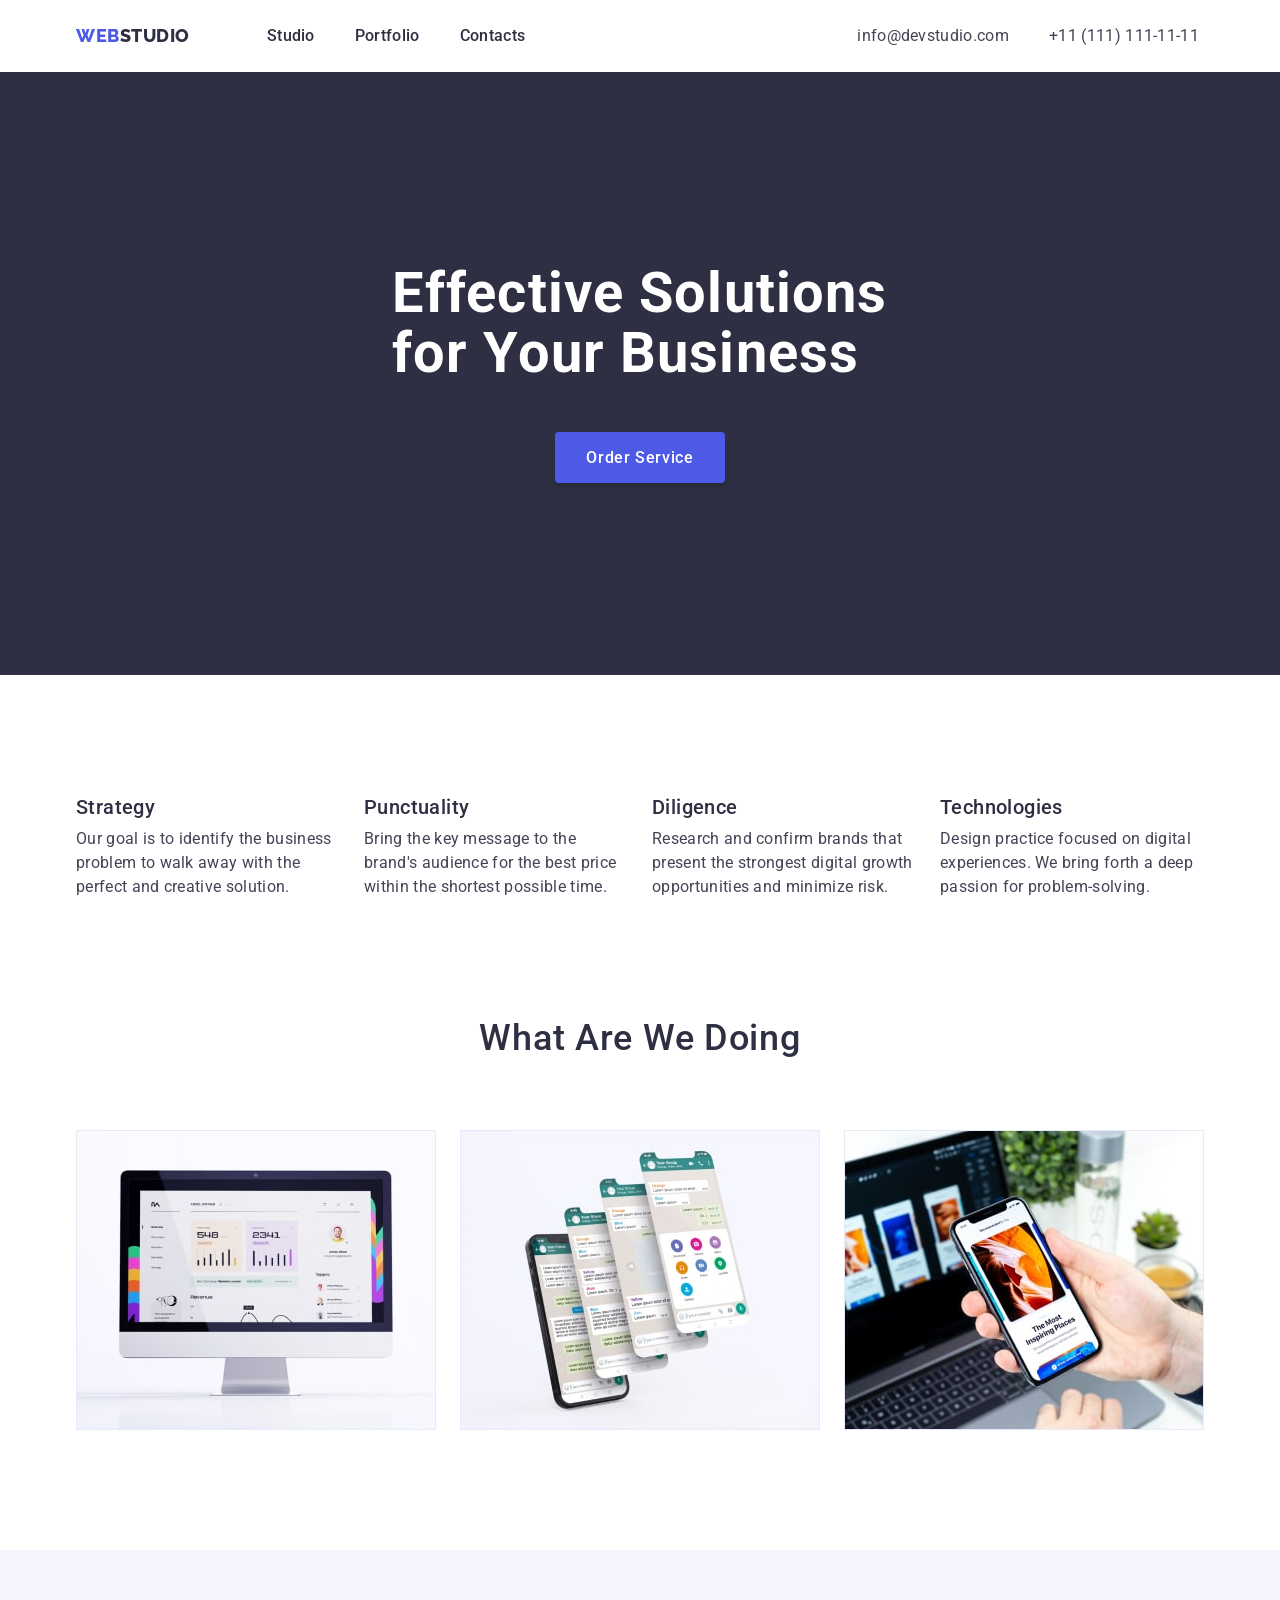
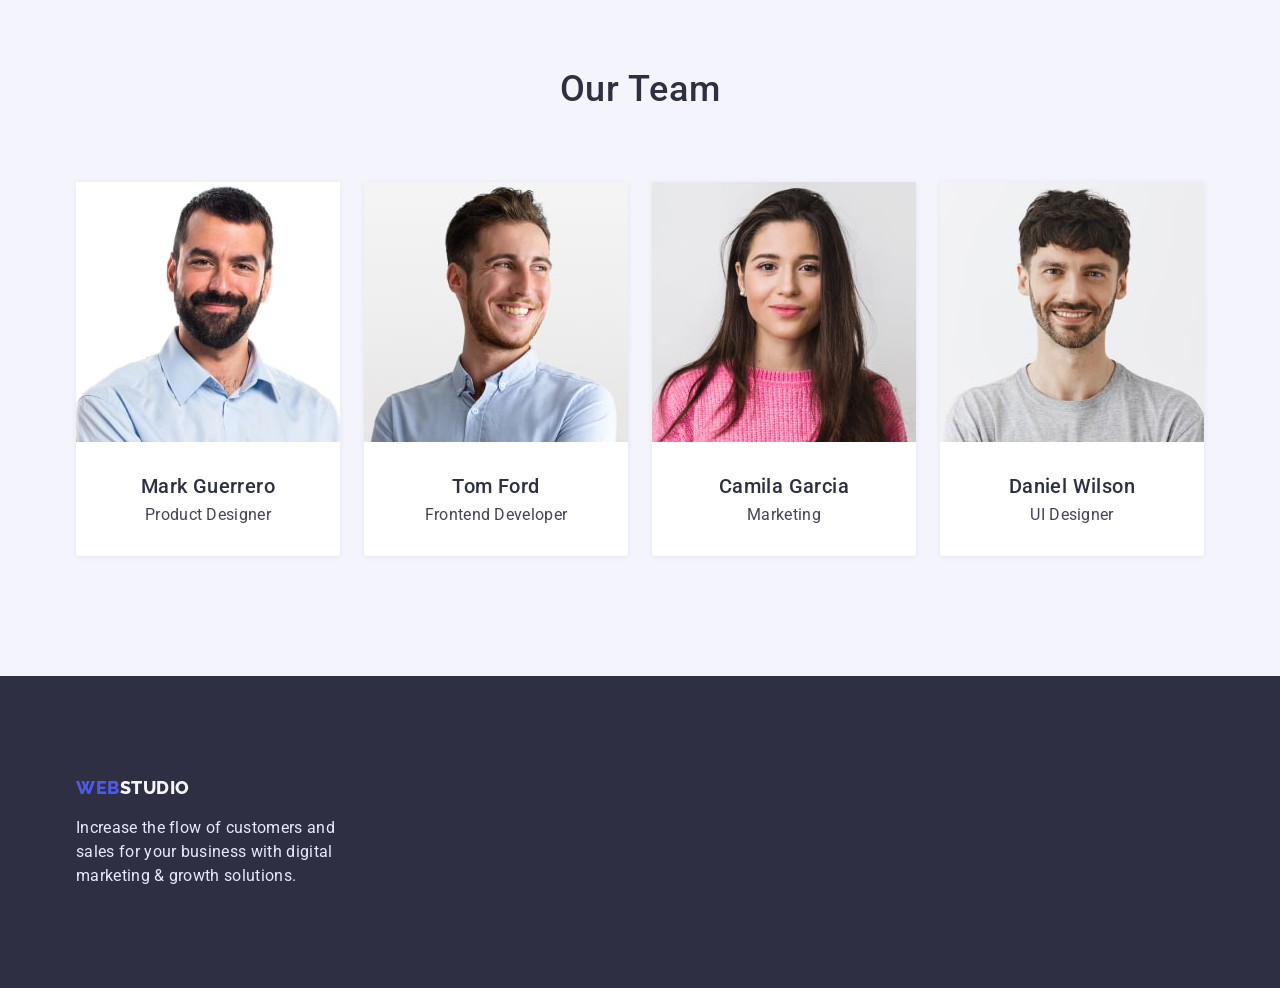
==== index.html @ b50294de "Homework_4 Start" ====
<!DOCTYPE html>
<html lang="en">
<head>
    <meta charset="UTF-8">
    <meta http-equiv="X-UA-Compatible" content="IE=edge">
    <meta name="viewport" content="width=device-width, initial-scale=1.0">
    <link rel="stylesheet"
    href="https://cdnjs.cloudflare.com/ajax/libs/modern-normalize/1.0.0/modern-normalize.min.css"/>
    <link rel="preconnect" href="https://fonts.googleapis.com">
    <link rel="preconnect" href="https://fonts.gstatic.com" crossorigin>
    <link href="https://fonts.googleapis.com/css2?family=Raleway:wght@800&family=Roboto:wght@400;500;700;900&display=swap" rel="stylesheet">
    <link rel="stylesheet" href="./css/styles.css" />
    <title>WEBStudio</title>
</head>
<body>
    <header class="header">
        <div class="container">
            <nav>
                <a class="logo" href="./index.html">WEB<span class="logo-studio">STUDIO</span></a>
                <ul class="list-menu">
                    <li><a class="menu" href="./index.html">Studio</a></li>
                    <li><a class="menu" href="./portfolio.html">Portfolio</a></li>
                    <li><a class="menu" href="./index.html">Contacts</a></li>
                </ul>
            </nav>
            <ul class="list-contacts">
                <li><a class="contacts" href=mailto:info@devstudio.com">info@devstudio.com</a></li>
                <li><a class="contacts" href="tel:+11(111)1111111">+11 (111) 111-11-11</a></li>
            </ul>
        </div>
    </header>
    <main>
        <section class="hero">
            <div class="container">
                <h1 class="hero-title">Effective Solutions for Your Business</h1>
                <button class="button-order" type="button">Order Service</button>
           </div>
        </section>
        <section class="benefits">
            <div class="container">
                <h2 hidden>Benefits</h2>
                <ul class="benefits-list">
                    <li class="benefits-item">
                        <h3 class="benefits-title">Strategy</h3>
                        <p class="benefits-text">Our goal is to identify the business problem to walk away with the perfect and creative solution. </p>     
                    </li>
                    <li class="benefits-item">
                        <h3 class="benefits-title">Punctuality</h3>
                        <p class="benefits-text">Bring the key message to the brand's audience for the best price within the shortest possible time.</p>
                    </li>
                    <li class="benefits-item">
                        <h3 class="benefits-title">Diligence</h3>
                        <p class="benefits-text">Research and confirm brands that present the strongest digital growth opportunities and minimize risk.</p>
                    </li>
                    <li class="benefits-item">
                        <h3 class="benefits-title">Technologies</h3>
                        <p class="benefits-text">Design practice focused on digital experiences. We bring forth a deep passion for problem-solving.</p>
                    </li>
                </ul>
            </div>
        </section>
        <section class="work">
            <div class="container">
                <h2 class="work-title">What are we doing</h2>
                <ul class="work-list">
                    <li class="work-item">
                        <img width="360" height="300" src="./images/image1.jpg" alt="Desktop computer">
                    </li>
                    <li class="work-item">
                        <img width="360" height="300" src="./images/image2.jpg" alt="Mobile phone">
                    </li>
                    <li class="work-item">
                        <img width="360" height="300" src="./images/image3.jpg" alt="Notebook and mobile">
                    </li>
                </ul>
            </div>
        </section>
        <section class="team">
            <div class="container">
                <h2 class="team-title">Our Team</h2>
                <ul class="team-list">
                    <li class="team-card">
                        <img width="264" height="260" src="./images/photo1.jpg" alt="Mark Guerrero Product Designer">
                        <div class="team-card-text">
                            <h3 class="benefits-title">Mark Guerrero</h3>
                            <p class="team-text">Product Designer</p>
                        </div>
                    </li>
                    <li class="team-card">
                        <img width="264" height="260" src="./images/photo2.jpg" alt="Tom Ford Frontend Developer">
                        <div class="team-card-text">
                            <h3 class="benefits-title">Tom Ford</h3>
                            <p class="team-text">Frontend Developer</p>
                        </div>
                    </li>
                    <li class="team-card">
                        <img width="264" height="260" src="./images/photo3.jpg" alt="Camila Garcia Marketing">
                        <div class="team-card-text">
                            <h3 class="benefits-title">Camila Garcia</h3>
                            <p class="team-text">Marketing</p>
                        </div>
                    </li>
                    <li class="team-card">
                        <img width="264" height="260" src="./images/photo4.jpg" alt="Daniel Wilson UI Designer">
                        <div class="team-card-text">
                            <h3 class="benefits-title">Daniel Wilson</h3>
                            <p class="team-text">UI Designer</p>
                        </div>
                    </li>
                </ul>
                </div>
        </section>
    </main>
    <footer class="footer">
        <div class="container">
            <a class="logo" href="./index.html">WEB<span class="logo-studio-footer">STUDIO</span></a>
            <p class="footer-text">
                Increase the flow of customers and 
                sales for your business with digital 
                marketing & growth solutions.
            </p>
        </div>
    </footer>
</body>
</html>
---- css/styles.css ----
*,
*::before,
*::after {
    box-sizing: border-box;
}
:root {
    --textbasecolor:#2e2f42; /* базовый цвет шрифта*/
    --buttonbasecolor:#4d5ae5; /* цвет кнопки, эффекты */
    --textsecondcolor: #434455; /* второй цвет шрифта*/
    --addtextcolor: #ffffff; /*доп цвет заголовков, кнопок*/
    --buttonbackcol: #404BBF; /*цвет бека кнопки*/
    --footertextcol: #E7E9FC; /*цвет текста в футере*/
    --footerlogocol: #f4f4fd; /*цвет лого STUDIO в футере*/
}
body {
    font-family: 'Roboto', sans-serif;
    font-size: 16px;
    letter-spacing: 0.02em;
    color: var(--textbasecolor);
}

h1,
h2,
h3,
h4,
h5,
h6,
p {
    margin: 0;
    padding: 0;
}
/* общий стиль хедера для страницы studio и portfolio */
.header {
box-shadow: 0px 4px 4px 0px #00000040;
}
.container {
    max-width: 1158px;
    padding-left: 15px;
    padding-right: 15px;
    margin: 0 auto;
}
header .container {
    display: flex;
}
.box-contacts {
    margin-left: auto;
} 
.header nav {
    display: flex;
}
.link {
    text-decoration: none;
}
.list {
    list-style: none;
}
.list-menu {
    list-style: none;
    gap: 40px;
    display: flex;
    align-items: center;
    padding: 0; 
    margin: 0px 0px 0px 77px;
}
.logo {
    font-family: "Raleway", sans-serif;
    font-weight: 800;
    font-size: 18px;
    line-height: 1.33;
    letter-spacing: 0.03em;
    text-transform: uppercase;
    text-decoration: none;
    color: var(--buttonbasecolor);
    padding: 24px 0px 24px 0px;
    margin: 0;
}
.logo-studio {
    font-family: "Raleway", sans-serif;
    font-weight: 800;
    font-size: 18px;
    line-height: 1.33;
    letter-spacing: 0.03em;
    text-transform: uppercase;
    color:var(--textbasecolor);
}
.logo-studio-footer {
    font-family: "Raleway", sans-serif;
    font-weight: 800;
    font-size: 18px;
    line-height: 1.33;
    letter-spacing: 0.03em;
    text-transform: uppercase;
    color: var(--footerlogocol);
}
.menu { 
    font-weight: 500;
    font-size: 16px;
    line-height: 1.5;
    letter-spacing: 0.02em;
    color: var(--textbasecolor);
    text-decoration: none;
    display: block;
    padding: 24px 0px 24px 0px;
}
.menu:hover {
    color :var(--textsecondcolor);
}
.menu:focus {
    color: var(--buttonbasecolor);
}
.list-contacts {
    list-style: none;
    gap: 40px;
    display: flex;
    padding: 0;
    margin: 0 0 0 332px;
    /*margin-left: auto;*/
}
.contacts {
line-height: 1.5;
letter-spacing: 0.02em;
text-decoration: none;
color:var(--textsecondcolor);
display : block;
padding: 24px 0px 24px 0px;
}
.contacts:hover, .contacts:focus {
    color: var(--buttonbasecolor);
}
/* конец общего хедера */
/* страница Studio */
.hero .container {
    display: flex;
    flex-direction: column;
    align-items: center;
   /* padding: 192px 318px 192px 318px;*/
}
.hero {
    background: var(--textbasecolor);
    padding: 192px 0 192px 0;
}
.hero-title {
    font-weight: 700;
    font-size: 56px;
    line-height: 1.07;
    letter-spacing: 0.02em;
    width: 496px;
    color: var(--addtextcolor);  
}
.button-order {
    font-family: inherit;
    font-weight: 500;
    font-size: 16px;
    line-height: 1.19;
    letter-spacing: 0.04em;
    color: var(--addtextcolor);
    background-color: var(--buttonbasecolor);
    cursor:pointer;
    width: 170px;
    height: 51px;
    gap: 10px;
    border-radius: 4px;
    padding: 16px, 32px, 16px, 32px;
    margin-top: 48px;
    box-shadow: 0px 4px 4px 0px #00000026;
    border: 2px solid var(--buttonbasecolor);
}
.button-order:hover {
    background-color: var(--buttonbasecolor);
}
.button-order:focus {
    background-color: var(--buttonbackcol);
}
.benefits {
    padding: 120px 0px 120px 0px;
}
.benefits-title {
    font-weight: 500;
    font-size: 20px;
    line-height: 1.2;
    letter-spacing: 0.02em;
    color:var(--textbasecolor);
}
.benefits-list {
    list-style: none;
    display: flex;
    margin: 0;
    padding: 0;
    justify-content: space-between;
    gap: 24px;
}
.benefits-item {
    width: 264px;
}
.benefits-text {
    line-height: 1.5;
    margin-top: 8px;
    color:var(--textsecondcolor);
}
.work {
    padding: 0px 0px 120px 0px;
}
.work .container {
    display: flex;
    flex-direction: column;
    align-items: center;
}
.work-title {
    font-weight: 500;
    font-size: 36px;
    line-height: 1.1;
    letter-spacing: 0.02em;
    color: var(--textbasecolor);
    text-transform: capitalize;
}
.work-list {
    list-style: none;
    display: flex;
    margin: 72px 0 0 0;
    padding: 0;
    gap: 24px;
}
.team {
    background-color: #F4F4FD ;
    margin-top: 0px;
    padding: 120px 0 120px 0;
}
.team-text {
    color:var(--textsecondcolor);
    margin-top: 8px;
}
.team .container {
    display: flex;
    flex-direction: column;
    align-items: center;
}
.team-title {
    font-weight: 500;
    font-size: 36px;
    line-height: 1.1;
    letter-spacing: 0.02em;
    color: var(--textbasecolor);
    text-transform: capitalize;
   /* margin-top: 120px;*/
}
.team-list {
    list-style: none;
    display: flex;
    margin: 72px 0 0 0;
    padding: 0;
    gap: 24px;
}
.team-card {
    border-bottom-left-radius:  4px;
    border-bottom-right-radius:  4px;
    box-shadow: 0px 2px 1px 0px rgba(46, 47, 66, 0.08);
    box-shadow: 0px 1px 1px 0px rgba(46, 47, 66, 0.16);
    box-shadow: 0px 1px 6px 0px rgba(46, 47, 66, 0.08); 
    background-color: #ffffff;
    overflow: hidden;
}
.team-card-text {
    display: flex;
    flex-direction: column;
    align-items: center;
    padding: 32px 16px 32px 16px;
}
/* общий футер */
.footer {
    background-color: var(--textbasecolor);
    padding: 100px 0px 100px 0px;
}
footer .logo{
    padding: 0;
}
.footer-text {
    line-height: 1.5;
    margin-top: 16px;
    width: 264px;
    color: var(--footertextcol);
}
/* конец общего футера */
/* страница Portfolio */
.portfolio {
    padding: 96px 0 120px 0;
}
.portfolio-buttons-list {
    list-style: none;
    display: flex;
    justify-content: center;
    column-gap: 24px;
    padding: 0;
    margin: 0;
}
.button-filter {
    font-family: inherit;
    font-weight: 500;
    font-size: 16px;
    line-height: 1.2;
    letter-spacing: 0.04em;
    color: var(--buttonbasecolor);
    cursor:pointer;
    border-radius: 4px;
    border-color: #E7E9FC;
    border-width: 1px;
    border-style: inset;
    border: none;
    padding: 8px 16px 8px 16px;
    background-color:#F4F4FD;
}
.button-filter:hover, .button-filter:focus {
    background: var(--buttonbasecolor);
    color : var(--addtextcolor)
}
.portfolio-list {
    display: flex;
    flex-wrap: wrap;
    padding: 0;
    margin: 72px 0 0 0;
    column-gap: 24px;
    row-gap: 48px;
}
img {
    display: block;
}
.portfolio-card {
    list-style: none;
}
.portfolio-item {
    padding: 32px 0px 32px 16px;
    border: 0.5px solid #F4F4FD;
    background-color: #ffffff;
    box-shadow: 0px 1px 6px rgba(46, 47, 66, 0.08), 
    0px 1px 1px rgba(46, 47, 66, 0.16), 
    0px 2px 1px rgba(46, 47, 66, 0.08);
    border-top: none;
}
.portfolio-title {
    font-weight: 500;
    font-size: 20px;
    line-height: 1.2;
    letter-spacing: 0.02em;
    color:var(--textbasecolor);
}
.portfolio-text {
    margin-top: 8px;
    color: var(--textsecondcolor);
}
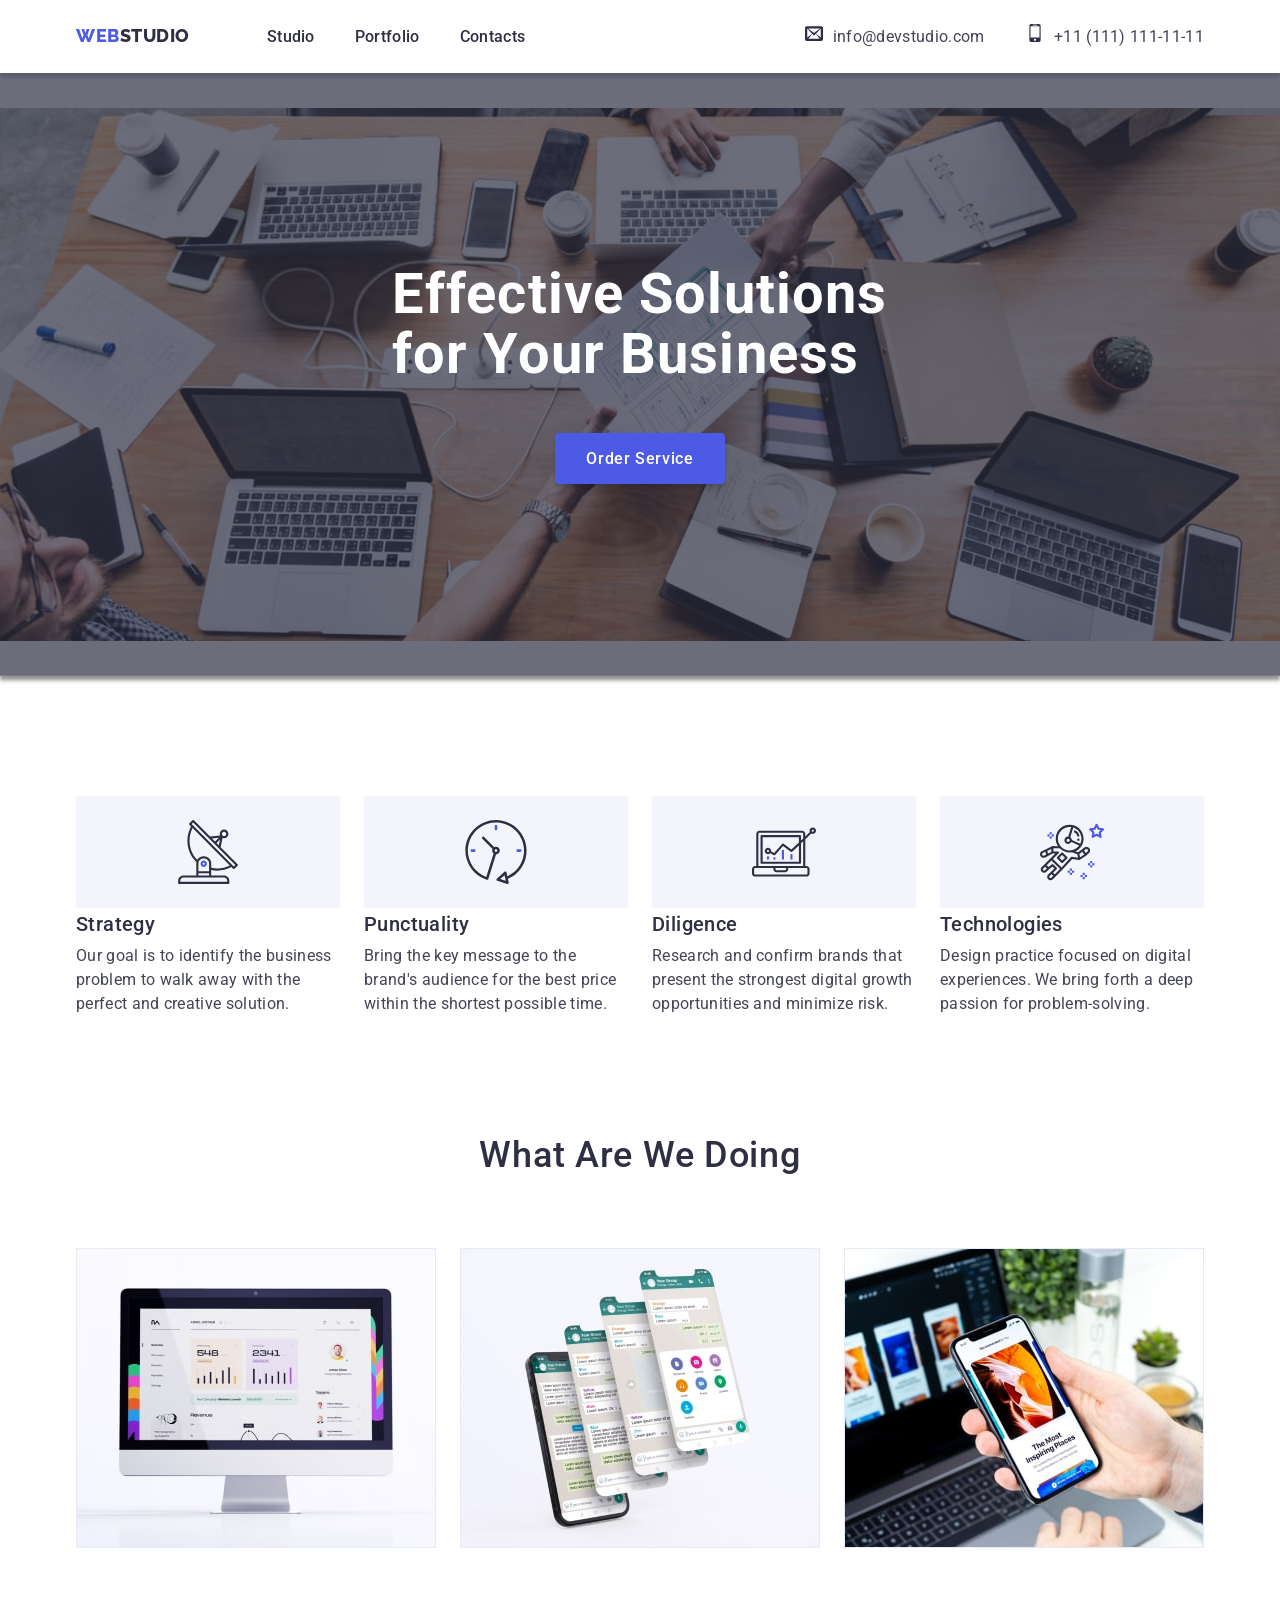
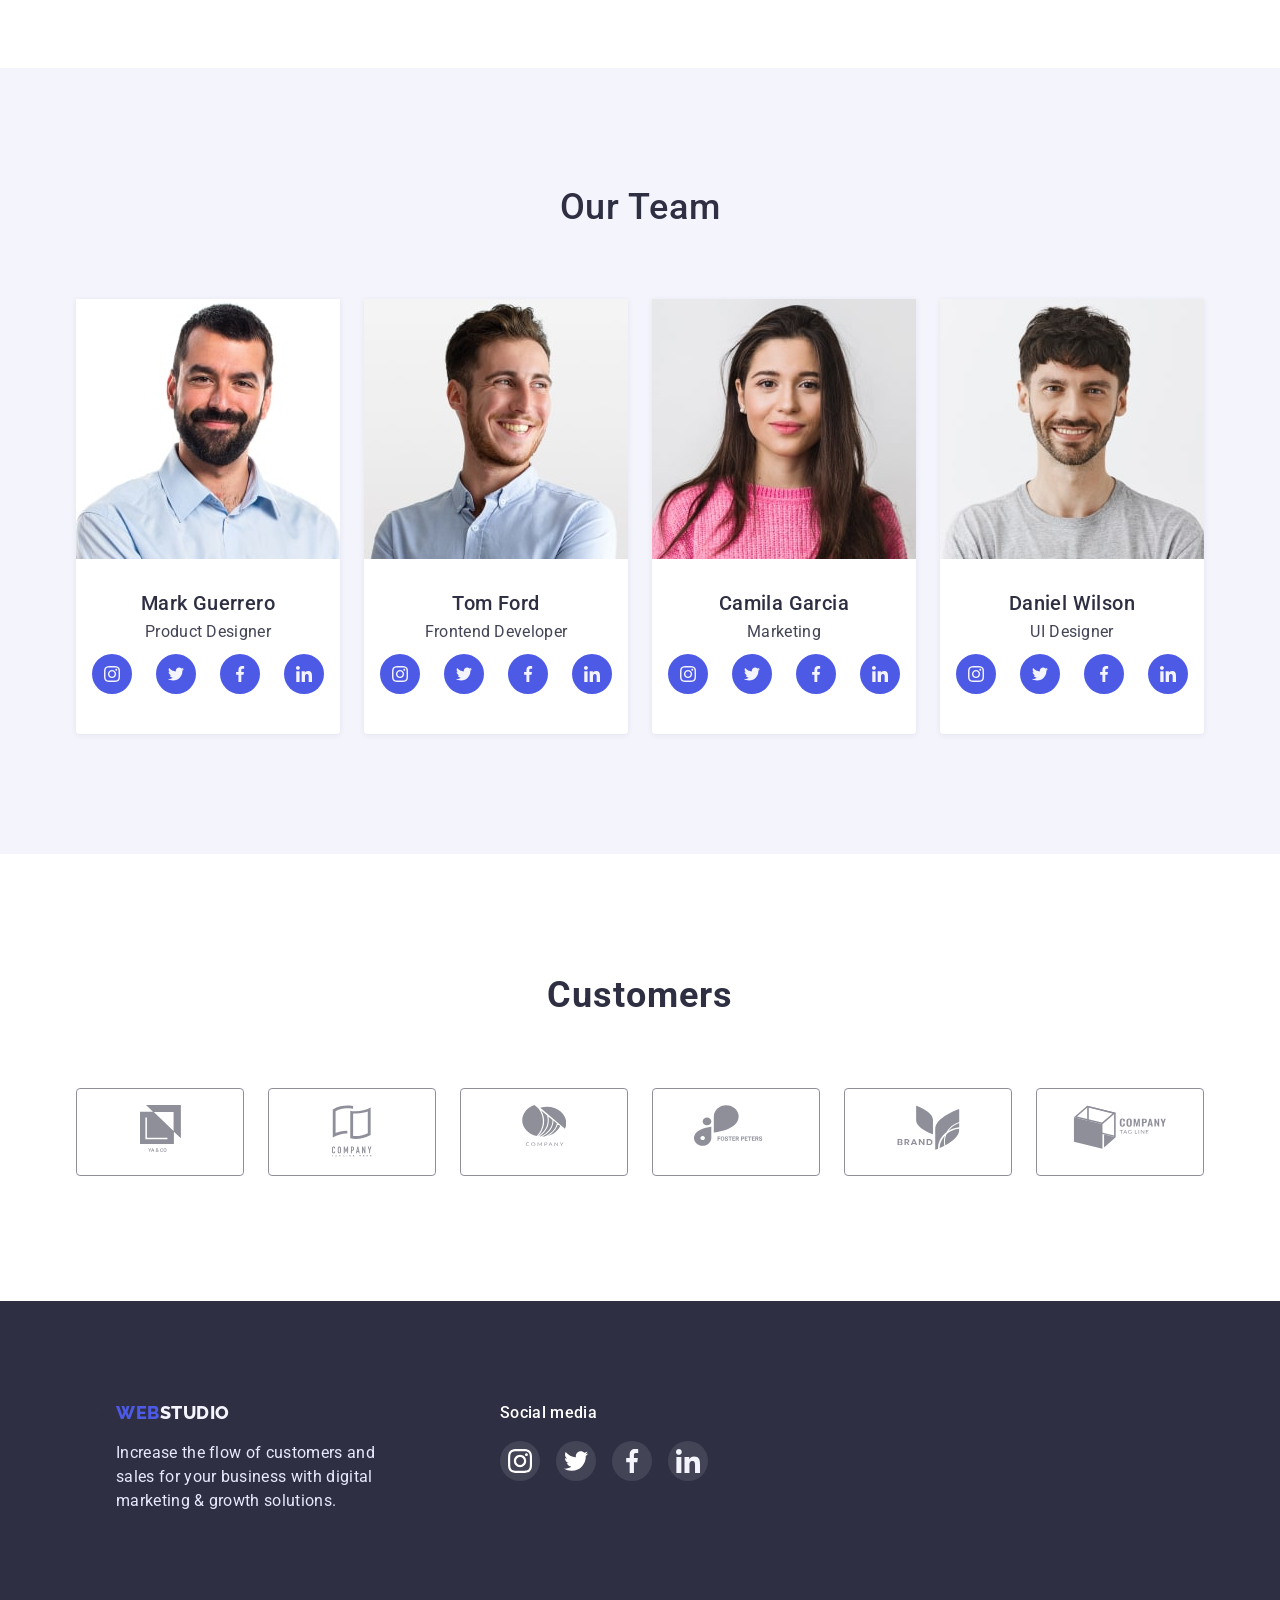
==== commit b805822d: "Перша спроба!" ====
--- a/index.html
+++ b/index.html
@@ -24,8 +24,19 @@
                 </ul>
             </nav>
             <ul class="list-contacts">
-                <li><a class="contacts" href=mailto:info@devstudio.com">info@devstudio.com</a></li>
-                <li><a class="contacts" href="tel:+11(111)1111111">+11 (111) 111-11-11</a></li>
+                <li>
+                    <a class="contacts" href=mailto:info@devstudio.com">
+                        <svg class="contacts-icon" width="20" height="18">
+                            <use href="./images/icons.svg#icon-email"></use>
+                        </svg>
+                    info@devstudio.com</a>
+                </li>
+                <li>
+                    <a class="contacts" href="tel:+11(111)1111111">
+                        <svg class="contacts-icon" width="20" height="18">
+                            <use href="./images/icons.svg#icon-phone"></use>
+                        </svg>
+                    +11 (111) 111-11-11</a></li>
             </ul>
         </div>
     </header>
@@ -41,18 +52,30 @@
                 <h2 hidden>Benefits</h2>
                 <ul class="benefits-list">
                     <li class="benefits-item">
+                            <svg class="benefits-icon">
+                                <use href="../images/icons.svg#icon-antena"></use>
+                            </svg>
                         <h3 class="benefits-title">Strategy</h3>
                         <p class="benefits-text">Our goal is to identify the business problem to walk away with the perfect and creative solution. </p>     
                     </li>
                     <li class="benefits-item">
+                        <svg class="benefits-icon">
+                            <use href="../images/icons.svg#icon-clock"></use>
+                        </svg>
                         <h3 class="benefits-title">Punctuality</h3>
                         <p class="benefits-text">Bring the key message to the brand's audience for the best price within the shortest possible time.</p>
                     </li>
                     <li class="benefits-item">
+                        <svg class="benefits-icon">
+                            <use href="../images/icons.svg#icon-diagram"></use>
+                        </svg>
                         <h3 class="benefits-title">Diligence</h3>
                         <p class="benefits-text">Research and confirm brands that present the strongest digital growth opportunities and minimize risk.</p>
                     </li>
                     <li class="benefits-item">
+                        <svg class="benefits-icon">
+                            <use href="../images/icons.svg#icon-astronaut"></use>
+                        </svg>
                         <h3 class="benefits-title">Technologies</h3>
                         <p class="benefits-text">Design practice focused on digital experiences. We bring forth a deep passion for problem-solving.</p>
                     </li>
@@ -85,6 +108,28 @@
                             <h3 class="benefits-title">Mark Guerrero</h3>
                             <p class="team-text">Product Designer</p>
                         </div>
+                        <ul class="tsl-list">
+                            <li>
+                                <svg class="tsl-item"> 
+                                    <use href="../images/icons.svg#icon-card-instagram"></use>
+                                </svg>
+                            </li>
+                            <li>
+                                <svg class="tsl-item"> 
+                                    <use href="../images/icons.svg#icon-card-twitter"></use>
+                                </svg>
+                            </li>
+                            <li>
+                                <svg class="tsl-item"> 
+                                    <use href="../images/icons.svg#icon-card-facebook"></use>
+                                </svg>
+                            </li>
+                            <li>
+                                <svg class="tsl-item"> 
+                                    <use href="../images/icons.svg#icon-card-linkedin"></use>
+                                </svg>
+                            </li>
+                        </ul>
                     </li>
                     <li class="team-card">
                         <img width="264" height="260" src="./images/photo2.jpg" alt="Tom Ford Frontend Developer">
@@ -92,6 +137,28 @@
                             <h3 class="benefits-title">Tom Ford</h3>
                             <p class="team-text">Frontend Developer</p>
                         </div>
+                        <ul class="tsl-list">
+                            <li>
+                                <svg class="tsl-item"> 
+                                    <use href="../images/icons.svg#icon-card-instagram"></use>
+                                </svg>
+                            </li>
+                            <li>
+                                <svg class="tsl-item"> 
+                                    <use href="../images/icons.svg#icon-card-twitter"></use>
+                                </svg>
+                            </li>
+                            <li>
+                                <svg class="tsl-item"> 
+                                    <use href="../images/icons.svg#icon-card-facebook"></use>
+                                </svg>
+                            </li>
+                            <li>
+                                <svg class="tsl-item"> 
+                                    <use href="../images/icons.svg#icon-card-linkedin"></use>
+                                </svg>
+                            </li>
+                        </ul>
                     </li>
                     <li class="team-card">
                         <img width="264" height="260" src="./images/photo3.jpg" alt="Camila Garcia Marketing">
@@ -99,6 +166,28 @@
                             <h3 class="benefits-title">Camila Garcia</h3>
                             <p class="team-text">Marketing</p>
                         </div>
+                        <ul class="tsl-list">
+                            <li>
+                                <svg class="tsl-item"> 
+                                    <use href="../images/icons.svg#icon-card-instagram"></use>
+                                </svg>
+                            </li>
+                            <li>
+                                <svg class="tsl-item"> 
+                                    <use href="../images/icons.svg#icon-card-twitter"></use>
+                                </svg>
+                            </li>
+                            <li>
+                                <svg class="tsl-item"> 
+                                    <use href="../images/icons.svg#icon-card-facebook"></use>
+                                </svg>
+                            </li>
+                            <li>
+                                <svg class="tsl-item"> 
+                                    <use href="../images/icons.svg#icon-card-linkedin"></use>
+                                </svg>
+                            </li>
+                        </ul>
                     </li>
                     <li class="team-card">
                         <img width="264" height="260" src="./images/photo4.jpg" alt="Daniel Wilson UI Designer">
@@ -106,19 +195,127 @@
                             <h3 class="benefits-title">Daniel Wilson</h3>
                             <p class="team-text">UI Designer</p>
                         </div>
+                        <ul class="tsl-list">
+                            <li>
+                                <svg class="tsl-item"> 
+                                    <use href="../images/icons.svg#icon-card-instagram"></use>
+                                </svg>
+                            </li>
+                            <li>
+                                <svg class="tsl-item"> 
+                                    <use href="../images/icons.svg#icon-card-twitter"></use>
+                                </svg>
+                            </li>
+                            <li>
+                                <svg class="tsl-item"> 
+                                    <use href="../images/icons.svg#icon-card-facebook"></use>
+                                </svg>
+                            </li>
+                            <li>
+                                <svg class="tsl-item"> 
+                                    <use href="../images/icons.svg#icon-card-linkedin"></use>
+                                </svg>
+                            </li>
+                        </ul>
                     </li>
                 </ul>
                 </div>
+        </section>
+        <section class="clients">
+            <div class="container">
+                <h2 class="customer-title">Customers</h2>
+                <ul class="customer-list">
+                    <li class="customer-item">
+                        <a class="customer-item-link" href="./index.html" >
+                        <svg class="customer-icon" width="41px" height="47px">
+                            <use href="../images/icons.svg#icon-client-one"></use>
+                        </svg>
+                        </a>
+                    </li>
+                    <li class="customer-item">
+                        <a class="customer-item-link" href="./index.html" >
+                            <svg class="customer-icon" width="40px" height="52px">
+                                <use href="../images/icons.svg#icon-client-two"></use>
+                            </svg>
+                        </a>
+                    </li>
+                    <li class="customer-item">
+                        <a class="customer-item-link" href="./index.html" >
+                        <svg class="customer-icon" width="44px" height="41px">
+                            <use href="../images/icons.svg#icon-client-three"></use>
+                        </svg>
+                        </a>
+                    </li>
+                    <li class="customer-item">
+                        <a class="customer-item-link" href="./index.html" >
+                        <svg class="customer-icon" width="84px" height="41px">
+                            <use href="../images/icons.svg#icon-client-four"></use>
+                        </svg>
+                    </a>
+                    </li>
+                    <li class="customer-item" >
+                        <a class="customer-item-link" href="./index.html" >
+                        <svg class="customer-icon" width="63px" height="45px">
+                            <use href="../images/icons.svg#icon-client-five"></use>
+                        </svg>
+                    </a>
+                    </li>
+                    <li class="customer-item">
+                        <a class="customer-item-link" href="./index.html" >
+                        <svg class="customer-icon" width="94px" height="44px">
+                            <use href="./images/icons.svg#icon-client-six"></use>
+                        </svg>
+                    </a>
+                    </li>
+                </ul>
+            </div>
         </section>
     </main>
     <footer class="footer">
         <div class="container">
-            <a class="logo" href="./index.html">WEB<span class="logo-studio-footer">STUDIO</span></a>
-            <p class="footer-text">
-                Increase the flow of customers and 
-                sales for your business with digital 
-                marketing & growth solutions.
-            </p>
+            <ul class="footer-list">
+                <li>
+                    <a class="logo" href="./index.html">WEB<span class="logo-studio-footer">STUDIO</span></a>
+                    <p class="footer-text">
+                        Increase the flow of customers and 
+                        sales for your business with digital 
+                        marketing & growth solutions.
+                    </p>
+                </li>
+                <li>
+                    <h4 class="footer-title">Social media</h4>
+                    <ul class="footer-sl-list">
+                        <li>
+                            <a class="f-sl-link" href="">
+                                <svg class="footer-sl-item" width="24" height="24"> 
+                                    <use href="./images/icons.svg#icon-instagram1"></use>
+                                </svg>
+                            </a>
+                        </li>
+                        <li>
+                            <a class="f-sl-link" href="">
+                                <svg class="footer-sl-item" width="24" height="24"> 
+                                    <use href="./images/icons.svg#icon-twitter1"></use>
+                                </svg>
+                            </a>
+                        </li>
+                        <li>
+                            <a class="f-sl-link" href="">
+                                <svg class="footer-sl-item" width="24" height="24"> 
+                                    <use href="./images/icons.svg#icon-facebook1"></use>
+                                </svg>
+                            </a>
+                        </li>
+                        <li>
+                            <a class="f-sl-link" href="">
+                                <svg class="footer-sl-item" width="24" height="24"> 
+                                    <use href="./images/icons.svg#icon-linkedin1"></use>
+                                </svg>
+                            </a>
+                        </li>
+                    </ul>           
+                </li>
+            </ul>
         </div>
     </footer>
 </body>
--- a/css/styles.css
+++ b/css/styles.css
@@ -7,7 +7,7 @@
     --textbasecolor:#2e2f42; /* базовый цвет шрифта*/
     --buttonbasecolor:#4d5ae5; /* цвет кнопки, эффекты */
     --textsecondcolor: #434455; /* второй цвет шрифта*/
-    --addtextcolor: #ffffff; /*доп цвет заголовков, кнопок*/
+    --fullwhitecolor: #ffffff; /*доп цвет заголовков, кнопок*/
     --buttonbackcol: #404BBF; /*цвет бека кнопки*/
     --footertextcol: #E7E9FC; /*цвет текста в футере*/
     --footerlogocol: #f4f4fd; /*цвет лого STUDIO в футере*/
@@ -113,7 +113,7 @@
     gap: 40px;
     display: flex;
     padding: 0;
-    margin: 0 0 0 332px;
+    margin: 0 0 0 auto;
     /*margin-left: auto;*/
 }
 .contacts {
@@ -126,6 +126,16 @@
 }
 .contacts:hover, .contacts:focus {
     color: var(--buttonbasecolor);
+    fill: var(--buttonbasecolor);
+}
+.contacts:hover .contacts-icon, .contacts:focus .contacts-icon {
+    fill: var(--buttonbasecolor);
+}
+.contacts-icon {
+    padding: 0;
+    margin-right: 5px;
+    display: inline-block;
+    fill: var(--textbasecolor);
 }
 /* конец общего хедера */
 /* страница Studio */
@@ -136,7 +146,13 @@
    /* padding: 192px 318px 192px 318px;*/
 }
 .hero {
-    background: var(--textbasecolor);
+    background-image: linear-gradient(rgba(46, 47, 66, 0.7),
+     rgba(46, 47, 66, 0.7)),
+    url(../images/group-people-working-website-template.jpg);
+    background-position: center;
+    background-repeat: no-repeat;
+    background-size: contain;
+    box-shadow: 0px 4px 4px rgba(0, 0, 0, 0.25), 0px 4px 4px rgba(0, 0, 0, 0.25);
     padding: 192px 0 192px 0;
 }
 .hero-title {
@@ -145,7 +161,7 @@
     line-height: 1.07;
     letter-spacing: 0.02em;
     width: 496px;
-    color: var(--addtextcolor);  
+    color: var(--fullwhitecolor);  
 }
 .button-order {
     font-family: inherit;
@@ -153,7 +169,7 @@
     font-size: 16px;
     line-height: 1.19;
     letter-spacing: 0.04em;
-    color: var(--addtextcolor);
+    color: var(--fullwhitecolor);
     background-color: var(--buttonbasecolor);
     cursor:pointer;
     width: 170px;
@@ -162,14 +178,21 @@
     border-radius: 4px;
     padding: 16px, 32px, 16px, 32px;
     margin-top: 48px;
-    box-shadow: 0px 4px 4px 0px #00000026;
+    box-shadow: 0px 4px 4px rgba(0, 0, 0, 0.15);
     border: 2px solid var(--buttonbasecolor);
 }
 .button-order:hover {
     background-color: var(--buttonbasecolor);
+    box-shadow: 0px 1px 6px rgba(46, 47, 66, 0.08), 
+    0px 1px 1px rgba(46, 47, 66, 0.16), 
+    0px 2px 1px rgba(46, 47, 66, 0.08);
+    border-radius: 4px;
+
 }
 .button-order:focus {
     background-color: var(--buttonbackcol);
+    box-shadow: 0px 4px 4px rgba(0, 0, 0, 0.15);
+    border-radius: 4px;
 }
 .benefits {
     padding: 120px 0px 120px 0px;
@@ -197,6 +220,12 @@
     margin-top: 8px;
     color:var(--textsecondcolor);
 }
+.benefits-icon {
+    width: 264px;
+    height: 112px;
+    padding: 24px 100px;
+    background-color: #F4F4FD;
+}
 .work {
     padding: 0px 0px 120px 0px;
 }
@@ -221,7 +250,7 @@
     gap: 24px;
 }
 .team {
-    background-color: #F4F4FD ;
+    background-color: var(--footerlogocol);
     margin-top: 0px;
     padding: 120px 0 120px 0;
 }
@@ -241,7 +270,6 @@
     letter-spacing: 0.02em;
     color: var(--textbasecolor);
     text-transform: capitalize;
-   /* margin-top: 120px;*/
 }
 .team-list {
     list-style: none;
@@ -256,19 +284,85 @@
     box-shadow: 0px 2px 1px 0px rgba(46, 47, 66, 0.08);
     box-shadow: 0px 1px 1px 0px rgba(46, 47, 66, 0.16);
     box-shadow: 0px 1px 6px 0px rgba(46, 47, 66, 0.08); 
-    background-color: #ffffff;
+    background-color: var(--fullwhitecolor);
     overflow: hidden;
 }
 .team-card-text {
     display: flex;
     flex-direction: column;
     align-items: center;
-    padding: 32px 16px 32px 16px;
-}
-/* общий футер */
+    padding: 32px 16px 0 16px;
+}
+.tsl-list {
+    list-style: none;
+    width: 232px;
+    display: flex;
+    margin: 8px 0px 0px 0px;
+    padding: 0 16px 32px 16px;
+    gap: 24px;
+}
+.tsl-list > li {
+    padding: 4px 0 4px 0;
+    margin: 0;
+}
+.tsl-item {
+    width: 40px;
+    height: 40px;
+}
+.clients {
+    padding: 120px 0px 120px 0px;
+}
+.customer-title {
+    font-weight: 700;
+    font-size: 36px;
+    line-height: 1.17;
+    text-align: center;
+    letter-spacing: 0.03em;
+}
+.customer-list {
+    list-style: none;
+    display: flex;
+    margin: 72px 0 0 0;
+    padding: 0;
+    justify-content: space-between;
+    gap: 24px;
+}
+.customer-item-link {
+    width: 168px;
+    height: 88px;
+    display: inline-block;
+    padding: 16px 32px;
+    margin: auto;
+    border: 1px solid #8E8F99;
+    border-radius: 4px;
+    align-items: center;
+}
+.customer-icon {
+    display: block;
+    /*align-items: center;*/
+    justify-content: center;
+    align-content: center;
+    margin: 0 auto;
+    fill: #8E8F99;
+}
+.customer-icon:hover {
+    fill: #4D5AE5;
+}
+.customer-item-link:hover {
+    border-color: #4D5AE5;
+}
 .footer {
     background-color: var(--textbasecolor);
     padding: 100px 0px 100px 0px;
+}
+/*footer .container {
+    display: flex;
+}*/
+.footer-list {
+    display: flex;
+    gap:120px;
+    margin: 0;
+    
 }
 footer .logo{
     padding: 0;
@@ -278,6 +372,39 @@
     margin-top: 16px;
     width: 264px;
     color: var(--footertextcol);
+}
+.footer-title {
+    font-weight: 500;
+    font-size: 16px;
+    line-height: 1.5;
+    letter-spacing: 0.02em; 
+    color: var(--fullwhitecolor);  
+    display : block; 
+}
+.footer-sl-list {
+    list-style: none;
+    width: 232px;
+    display: flex;
+    margin: 16px 0px 0px 0px;
+    padding: 0;
+    gap: 16px;
+}
+.f-sl-link {
+    display: block;
+    padding: 8px;
+    width: 40px;
+    height: 40px;
+    fill :var(--fullwhitecolor);
+    color : var(--fullwhitecolor);
+    border-radius: 50%;
+    background-color: rgba(255, 255, 255, 0.1);
+}
+.footer-sl-item {
+    
+}
+.f-sl-link:hover {
+    fill: currentColor;
+    background-color: #31D0AA;
 }
 /* конец общего футера */
 /* страница Portfolio */
@@ -301,16 +428,17 @@
     color: var(--buttonbasecolor);
     cursor:pointer;
     border-radius: 4px;
-    border-color: #E7E9FC;
-    border-width: 1px;
-    border-style: inset;
-    border: none;
+    border: 1px solid #E7E9FC;
     padding: 8px 16px 8px 16px;
-    background-color:#F4F4FD;
+    background-color: var(--footerlogocol);
 }
 .button-filter:hover, .button-filter:focus {
     background: var(--buttonbasecolor);
-    color : var(--addtextcolor)
+    color : var(--fullwhitecolor);
+    box-shadow : 0px 3px 1px rgba(0, 0, 0, 0.1), 
+    0px 2px 1px rgba(0, 0, 0, 0.08), 
+    0px 2px 2px rgba(0, 0, 0, 0.12);
+    border-radius : 4px;
 }
 .portfolio-list {
     display: flex;
@@ -328,13 +456,20 @@
 }
 .portfolio-item {
     padding: 32px 0px 32px 16px;
-    border: 0.5px solid #F4F4FD;
-    background-color: #ffffff;
+    border: 0.5px solid var(--footerlogocol);
+    background-color: var(--fullwhitecolor);
+    box-shadow: 0px 1px 6px rgba(46, 47, 66, 0.08);
+    border-top: none;
+}
+.portfolio-link:hover .portfolio-item {
     box-shadow: 0px 1px 6px rgba(46, 47, 66, 0.08), 
     0px 1px 1px rgba(46, 47, 66, 0.16), 
     0px 2px 1px rgba(46, 47, 66, 0.08);
     border-top: none;
 }
+.portfolio-link {
+    text-decoration: none;
+}
 .portfolio-title {
     font-weight: 500;
     font-size: 20px;
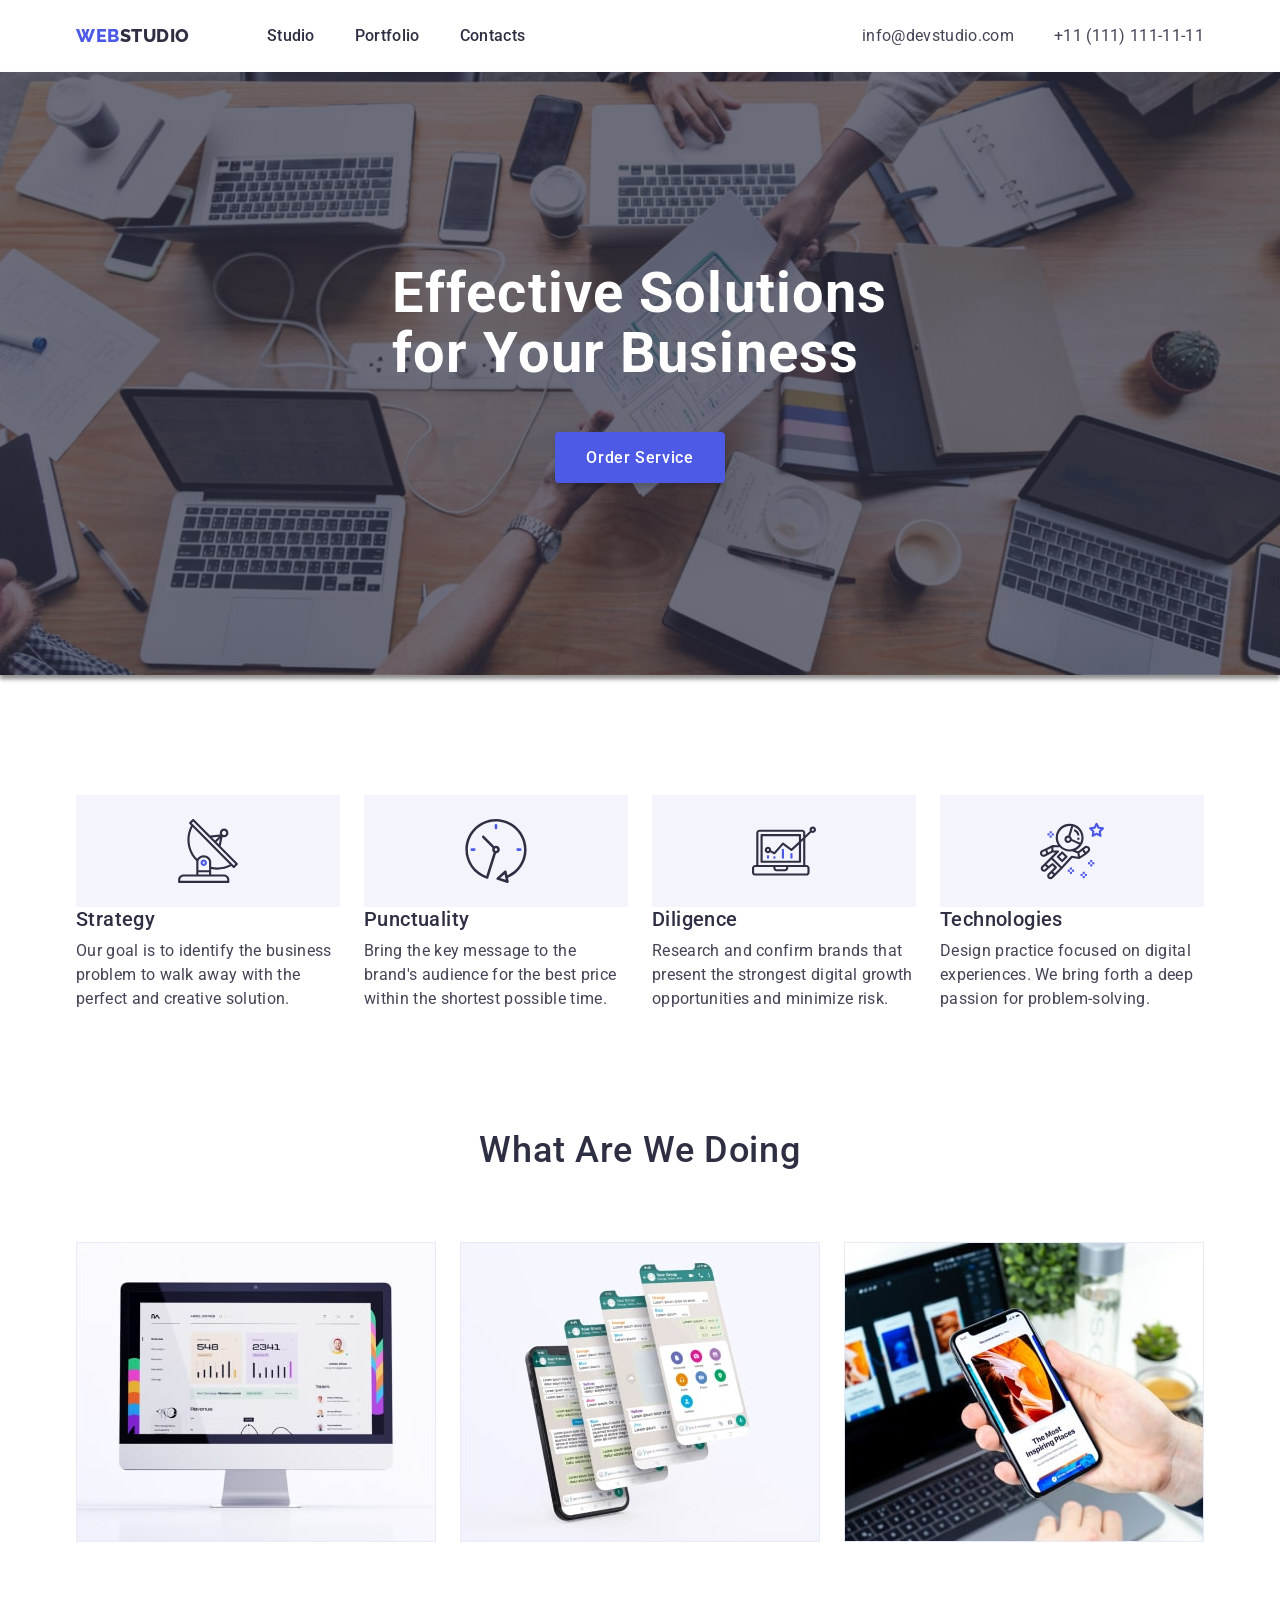
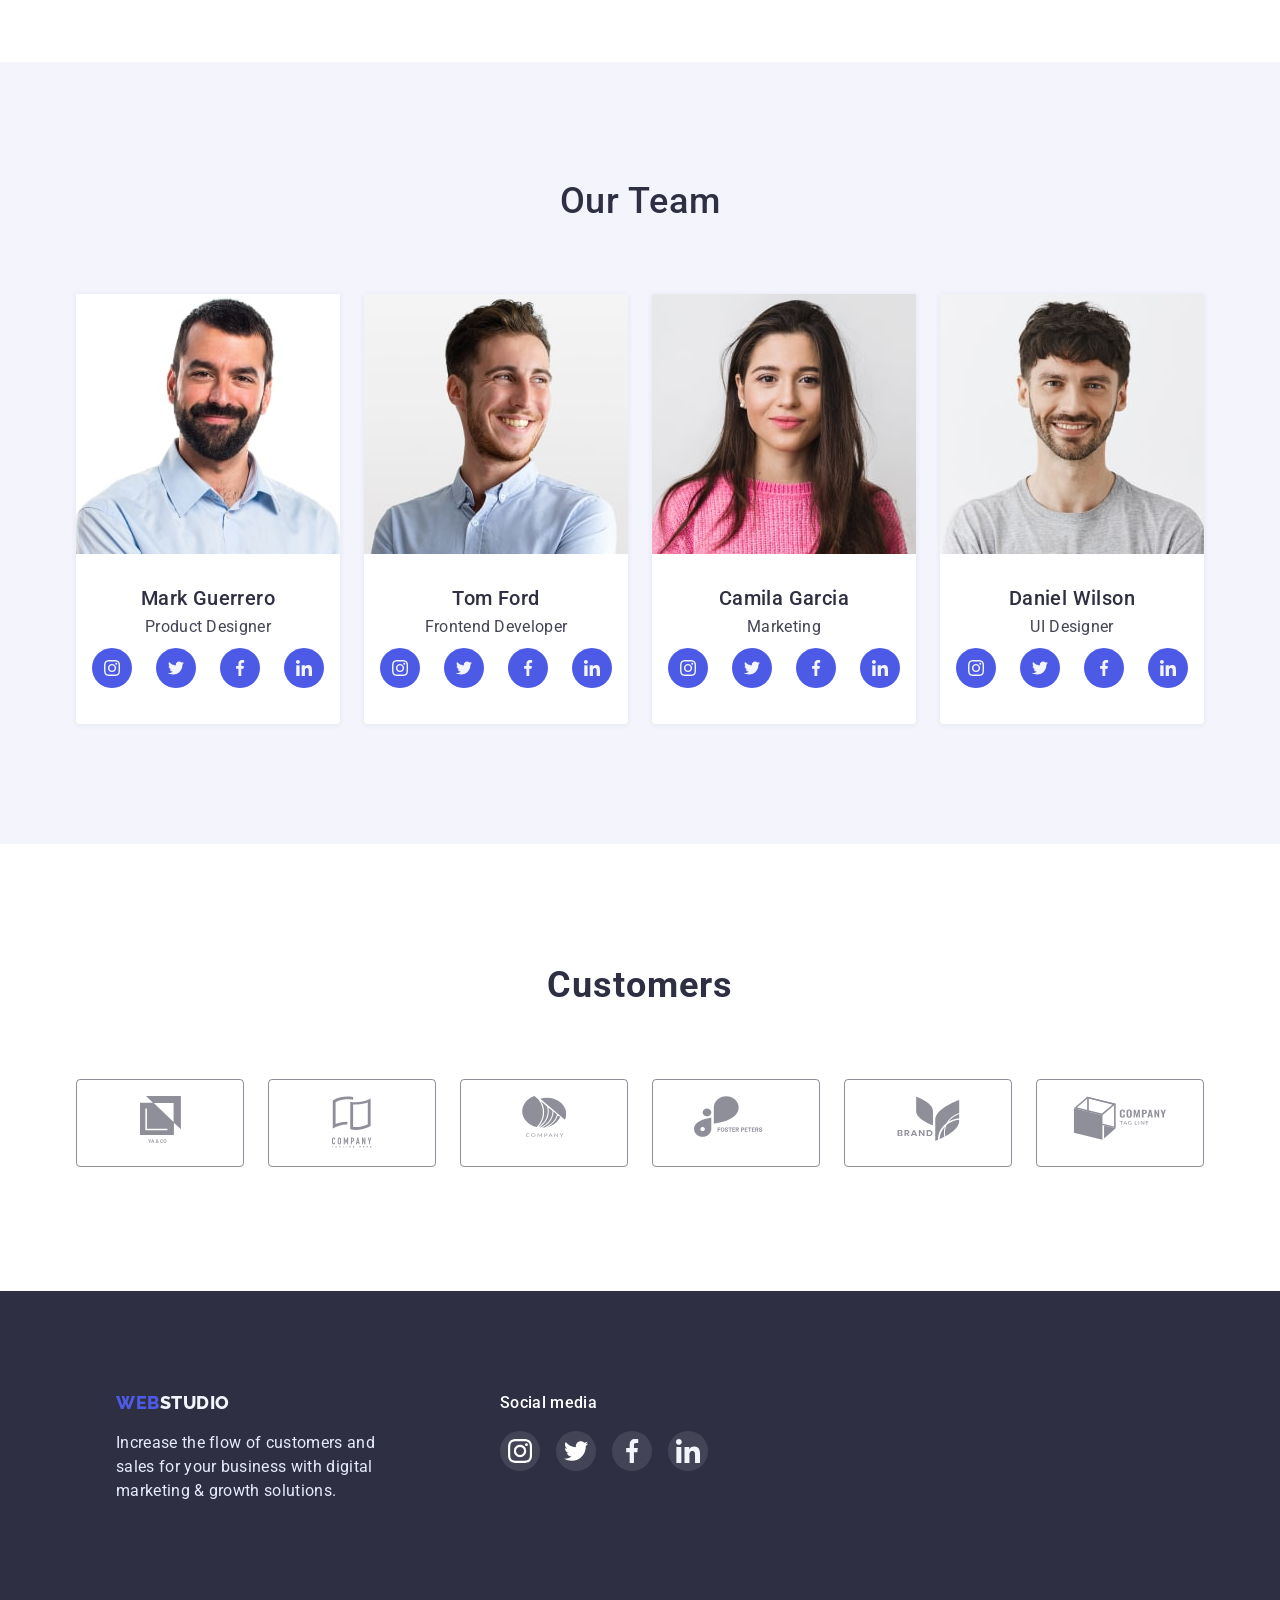
==== commit d4600e88: "Версия 2. Исправленная." ====
--- a/index.html
+++ b/index.html
@@ -24,19 +24,8 @@
                 </ul>
             </nav>
             <ul class="list-contacts">
-                <li>
-                    <a class="contacts" href=mailto:info@devstudio.com">
-                        <svg class="contacts-icon" width="20" height="18">
-                            <use href="./images/icons.svg#icon-email"></use>
-                        </svg>
-                    info@devstudio.com</a>
-                </li>
-                <li>
-                    <a class="contacts" href="tel:+11(111)1111111">
-                        <svg class="contacts-icon" width="20" height="18">
-                            <use href="./images/icons.svg#icon-phone"></use>
-                        </svg>
-                    +11 (111) 111-11-11</a></li>
+                <li><a class="contacts" href=mailto:info@devstudio.com">info@devstudio.com</a></li>
+                <li><a class="contacts" href="tel:+11(111)1111111">+11 (111) 111-11-11</a></li>
             </ul>
         </div>
     </header>
@@ -52,30 +41,38 @@
                 <h2 hidden>Benefits</h2>
                 <ul class="benefits-list">
                     <li class="benefits-item">
-                            <svg class="benefits-icon">
-                                <use href="../images/icons.svg#icon-antena"></use>
-                            </svg>
+                        <div class="benefits-icon">
+                            <svg width="64" height="64">
+                                <use href="./images/icons.svg#icon-antena"></use>
+                            </svg>
+                        </div>
                         <h3 class="benefits-title">Strategy</h3>
                         <p class="benefits-text">Our goal is to identify the business problem to walk away with the perfect and creative solution. </p>     
                     </li>
                     <li class="benefits-item">
-                        <svg class="benefits-icon">
-                            <use href="../images/icons.svg#icon-clock"></use>
-                        </svg>
+                        <div class="benefits-icon">
+                            <svg width="64" height="64">
+                                <use href="./images/icons.svg#icon-clock"></use>
+                            </svg>
+                        </div>
                         <h3 class="benefits-title">Punctuality</h3>
                         <p class="benefits-text">Bring the key message to the brand's audience for the best price within the shortest possible time.</p>
                     </li>
                     <li class="benefits-item">
-                        <svg class="benefits-icon">
-                            <use href="../images/icons.svg#icon-diagram"></use>
-                        </svg>
+                        <div class="benefits-icon">
+                            <svg width="64" height="64">
+                                <use href="./images/icons.svg#icon-diagram"></use>
+                            </svg>
+                        </div>
                         <h3 class="benefits-title">Diligence</h3>
                         <p class="benefits-text">Research and confirm brands that present the strongest digital growth opportunities and minimize risk.</p>
                     </li>
                     <li class="benefits-item">
-                        <svg class="benefits-icon">
-                            <use href="../images/icons.svg#icon-astronaut"></use>
-                        </svg>
+                        <div class="benefits-icon">
+                            <svg width="64" height="64">
+                                <use href="./images/icons.svg#icon-astronaut"></use>
+                            </svg>
+                        </div>
                         <h3 class="benefits-title">Technologies</h3>
                         <p class="benefits-text">Design practice focused on digital experiences. We bring forth a deep passion for problem-solving.</p>
                     </li>
@@ -107,116 +104,148 @@
                         <div class="team-card-text">
                             <h3 class="benefits-title">Mark Guerrero</h3>
                             <p class="team-text">Product Designer</p>
-                        </div>
-                        <ul class="tsl-list">
-                            <li>
-                                <svg class="tsl-item"> 
-                                    <use href="../images/icons.svg#icon-card-instagram"></use>
-                                </svg>
-                            </li>
-                            <li>
-                                <svg class="tsl-item"> 
-                                    <use href="../images/icons.svg#icon-card-twitter"></use>
-                                </svg>
-                            </li>
-                            <li>
-                                <svg class="tsl-item"> 
-                                    <use href="../images/icons.svg#icon-card-facebook"></use>
-                                </svg>
-                            </li>
-                            <li>
-                                <svg class="tsl-item"> 
-                                    <use href="../images/icons.svg#icon-card-linkedin"></use>
-                                </svg>
-                            </li>
-                        </ul>
+                            <ul class="tsl-list">
+                            <li>
+                                <a href="" class="tsl-item">
+                                    <svg width="40" height="40"> 
+                                        <use href="./images/icons.svg#icon-card-instagram"></use>
+                                    </svg>
+                                </a>
+                            </li>
+                            <li>
+                                <a href="" class="tsl-item">
+                                    <svg width="40" height="40"> 
+                                        <use href="./images/icons.svg#icon-card-twitter"></use>
+                                    </svg>
+                                </a>
+                            </li>
+                            <li>
+                                <a href="" class="tsl-item">
+                                    <svg width="40" height="40"> 
+                                        <use href="./images/icons.svg#icon-card-facebook"></use>
+                                    </svg>
+                                </a>
+                            </li>
+                            <li>
+                                <a href="" class="tsl-item">
+                                    <svg width="40" height="40"> 
+                                        <use href="./images/icons.svg#icon-card-linkedin"></use>
+                                    </svg>
+                                </a>
+                            </li>
+                            </ul>
+                        </div>
                     </li>
                     <li class="team-card">
                         <img width="264" height="260" src="./images/photo2.jpg" alt="Tom Ford Frontend Developer">
                         <div class="team-card-text">
                             <h3 class="benefits-title">Tom Ford</h3>
                             <p class="team-text">Frontend Developer</p>
-                        </div>
-                        <ul class="tsl-list">
-                            <li>
-                                <svg class="tsl-item"> 
-                                    <use href="../images/icons.svg#icon-card-instagram"></use>
-                                </svg>
-                            </li>
-                            <li>
-                                <svg class="tsl-item"> 
-                                    <use href="../images/icons.svg#icon-card-twitter"></use>
-                                </svg>
-                            </li>
-                            <li>
-                                <svg class="tsl-item"> 
-                                    <use href="../images/icons.svg#icon-card-facebook"></use>
-                                </svg>
-                            </li>
-                            <li>
-                                <svg class="tsl-item"> 
-                                    <use href="../images/icons.svg#icon-card-linkedin"></use>
-                                </svg>
-                            </li>
-                        </ul>
+                            <ul class="tsl-list">
+                                <li>
+                                    <a href="" class="tsl-item">
+                                        <svg width="40" height="40"> 
+                                            <use href="./images/icons.svg#icon-card-instagram"></use>
+                                        </svg>
+                                    </a>
+                                </li>
+                                <li>
+                                    <a href="" class="tsl-item">
+                                        <svg width="40" height="40"> 
+                                            <use href="./images/icons.svg#icon-card-twitter"></use>
+                                        </svg>
+                                    </a>
+                                </li>
+                                <li>
+                                    <a href="" class="tsl-item">
+                                        <svg width="40" height="40"> 
+                                            <use href="./images/icons.svg#icon-card-facebook"></use>
+                                        </svg>
+                                    </a>
+                                </li>
+                                <li>
+                                    <a href="" class="tsl-item">
+                                        <svg width="40" height="40"> 
+                                            <use href="./images/icons.svg#icon-card-linkedin"></use>
+                                        </svg>
+                                    </a>
+                                </li>
+                            </ul>
+                        </div>
                     </li>
                     <li class="team-card">
                         <img width="264" height="260" src="./images/photo3.jpg" alt="Camila Garcia Marketing">
                         <div class="team-card-text">
                             <h3 class="benefits-title">Camila Garcia</h3>
                             <p class="team-text">Marketing</p>
-                        </div>
-                        <ul class="tsl-list">
-                            <li>
-                                <svg class="tsl-item"> 
-                                    <use href="../images/icons.svg#icon-card-instagram"></use>
-                                </svg>
-                            </li>
-                            <li>
-                                <svg class="tsl-item"> 
-                                    <use href="../images/icons.svg#icon-card-twitter"></use>
-                                </svg>
-                            </li>
-                            <li>
-                                <svg class="tsl-item"> 
-                                    <use href="../images/icons.svg#icon-card-facebook"></use>
-                                </svg>
-                            </li>
-                            <li>
-                                <svg class="tsl-item"> 
-                                    <use href="../images/icons.svg#icon-card-linkedin"></use>
-                                </svg>
-                            </li>
-                        </ul>
+                            <ul class="tsl-list">
+                            <li>
+                                <a href="" class="tsl-item">
+                                    <svg width="40" height="40"> 
+                                        <use href="./images/icons.svg#icon-card-instagram"></use>
+                                    </svg>
+                                </a>
+                            </li>
+                            <li>
+                                <a href="" class="tsl-item">
+                                    <svg width="40" height="40"> 
+                                        <use href="./images/icons.svg#icon-card-twitter"></use>
+                                    </svg>
+                                </a>
+                            </li>
+                            <li>
+                                <a href="" class="tsl-item">
+                                    <svg width="40" height="40"> 
+                                        <use href="./images/icons.svg#icon-card-facebook"></use>
+                                    </svg>
+                                </a>
+                            </li>
+                            <li>
+                                <a href="" class="tsl-item">
+                                    <svg width="40" height="40"> 
+                                        <use href="./images/icons.svg#icon-card-linkedin"></use>
+                                    </svg>
+                                </a>
+                            </li>
+                            </ul>
+                        </div>
                     </li>
                     <li class="team-card">
                         <img width="264" height="260" src="./images/photo4.jpg" alt="Daniel Wilson UI Designer">
                         <div class="team-card-text">
                             <h3 class="benefits-title">Daniel Wilson</h3>
                             <p class="team-text">UI Designer</p>
-                        </div>
-                        <ul class="tsl-list">
-                            <li>
-                                <svg class="tsl-item"> 
-                                    <use href="../images/icons.svg#icon-card-instagram"></use>
-                                </svg>
-                            </li>
-                            <li>
-                                <svg class="tsl-item"> 
-                                    <use href="../images/icons.svg#icon-card-twitter"></use>
-                                </svg>
-                            </li>
-                            <li>
-                                <svg class="tsl-item"> 
-                                    <use href="../images/icons.svg#icon-card-facebook"></use>
-                                </svg>
-                            </li>
-                            <li>
-                                <svg class="tsl-item"> 
-                                    <use href="../images/icons.svg#icon-card-linkedin"></use>
-                                </svg>
-                            </li>
-                        </ul>
+                            <ul class="tsl-list">
+                            <li>
+                                <a href="" class="tsl-item">
+                                    <svg width="40" height="40"> 
+                                        <use href="./images/icons.svg#icon-card-instagram"></use>
+                                    </svg>
+                                </a>
+                            </li>
+                            <li>
+                                <a href="" class="tsl-item">
+                                    <svg width="40" height="40"> 
+                                        <use href="./images/icons.svg#icon-card-twitter"></use>
+                                    </svg>
+                                </a>
+                            </li>
+                            <li>
+                                <a href="" class="tsl-item">
+                                    <svg width="40" height="40"> 
+                                        <use href="./images/icons.svg#icon-card-facebook"></use>
+                                    </svg>
+                                </a>
+                            </li>
+                            <li>
+                                <a href="" class="tsl-item">
+                                    <svg width="40" height="40"> 
+                                        <use href="./images/icons.svg#icon-card-linkedin"></use>
+                                    </svg>
+                                </a>
+                            </li>
+                            </ul>
+                        </div>
                     </li>
                 </ul>
                 </div>
@@ -228,35 +257,35 @@
                     <li class="customer-item">
                         <a class="customer-item-link" href="./index.html" >
                         <svg class="customer-icon" width="41px" height="47px">
-                            <use href="../images/icons.svg#icon-client-one"></use>
+                            <use href="./images/icons.svg#icon-client-one"></use>
                         </svg>
                         </a>
                     </li>
                     <li class="customer-item">
                         <a class="customer-item-link" href="./index.html" >
                             <svg class="customer-icon" width="40px" height="52px">
-                                <use href="../images/icons.svg#icon-client-two"></use>
+                                <use href="./images/icons.svg#icon-client-two"></use>
                             </svg>
                         </a>
                     </li>
                     <li class="customer-item">
                         <a class="customer-item-link" href="./index.html" >
                         <svg class="customer-icon" width="44px" height="41px">
-                            <use href="../images/icons.svg#icon-client-three"></use>
+                            <use href="./images/icons.svg#icon-client-three"></use>
                         </svg>
                         </a>
                     </li>
                     <li class="customer-item">
                         <a class="customer-item-link" href="./index.html" >
                         <svg class="customer-icon" width="84px" height="41px">
-                            <use href="../images/icons.svg#icon-client-four"></use>
+                            <use href="./images/icons.svg#icon-client-four"></use>
                         </svg>
                     </a>
                     </li>
                     <li class="customer-item" >
                         <a class="customer-item-link" href="./index.html" >
                         <svg class="customer-icon" width="63px" height="45px">
-                            <use href="../images/icons.svg#icon-client-five"></use>
+                            <use href="./images/icons.svg#icon-client-five"></use>
                         </svg>
                     </a>
                     </li>
@@ -283,7 +312,7 @@
                     </p>
                 </li>
                 <li>
-                    <h4 class="footer-title">Social media</h4>
+                    <p class="footer-title">Social media</p>
                     <ul class="footer-sl-list">
                         <li>
                             <a class="f-sl-link" href="">
--- a/css/styles.css
+++ b/css/styles.css
@@ -11,6 +11,8 @@
     --buttonbackcol: #404BBF; /*цвет бека кнопки*/
     --footertextcol: #E7E9FC; /*цвет текста в футере*/
     --footerlogocol: #f4f4fd; /*цвет лого STUDIO в футере*/
+    --bordercolor: #8E8F99;
+    --sociallinkcolor: #31D0AA;
 }
 body {
     font-family: 'Roboto', sans-serif;
@@ -126,16 +128,9 @@
 }
 .contacts:hover, .contacts:focus {
     color: var(--buttonbasecolor);
+}
+.contacts:hover, .contacts:focus {
     fill: var(--buttonbasecolor);
-}
-.contacts:hover .contacts-icon, .contacts:focus .contacts-icon {
-    fill: var(--buttonbasecolor);
-}
-.contacts-icon {
-    padding: 0;
-    margin-right: 5px;
-    display: inline-block;
-    fill: var(--textbasecolor);
 }
 /* конец общего хедера */
 /* страница Studio */
@@ -146,14 +141,16 @@
    /* padding: 192px 318px 192px 318px;*/
 }
 .hero {
+    max-width: 1440px;
     background-image: linear-gradient(rgba(46, 47, 66, 0.7),
      rgba(46, 47, 66, 0.7)),
     url(../images/group-people-working-website-template.jpg);
     background-position: center;
     background-repeat: no-repeat;
-    background-size: contain;
+    background-size: cover;
     box-shadow: 0px 4px 4px rgba(0, 0, 0, 0.25), 0px 4px 4px rgba(0, 0, 0, 0.25);
     padding: 192px 0 192px 0;
+    margin: 0 auto;
 }
 .hero-title {
     font-weight: 700;
@@ -213,7 +210,7 @@
     gap: 24px;
 }
 .benefits-item {
-    width: 264px;
+
 }
 .benefits-text {
     line-height: 1.5;
@@ -221,10 +218,12 @@
     color:var(--textsecondcolor);
 }
 .benefits-icon {
+    display: flex;
+    align-items: center;
+    justify-content: center;
     width: 264px;
     height: 112px;
-    padding: 24px 100px;
-    background-color: #F4F4FD;
+    background-color: var(--footerlogocol);
 }
 .work {
     padding: 0px 0px 120px 0px;
@@ -291,23 +290,27 @@
     display: flex;
     flex-direction: column;
     align-items: center;
-    padding: 32px 16px 0 16px;
+    padding: 32px 16px;
 }
 .tsl-list {
     list-style: none;
     width: 232px;
     display: flex;
     margin: 8px 0px 0px 0px;
-    padding: 0 16px 32px 16px;
+    padding: 0;
     gap: 24px;
+    justify-content: center;
 }
 .tsl-list > li {
-    padding: 4px 0 4px 0;
     margin: 0;
+    height: 48px;
 }
 .tsl-item {
-    width: 40px;
-    height: 40px;
+    width: 100%;
+    height: 100%;
+    display: flex;
+    align-items: center;
+    justify-content: center;
 }
 .clients {
     padding: 120px 0px 120px 0px;
@@ -333,36 +336,33 @@
     display: inline-block;
     padding: 16px 32px;
     margin: auto;
-    border: 1px solid #8E8F99;
+    border: 1px solid var(--bordercolor);
     border-radius: 4px;
     align-items: center;
 }
 .customer-icon {
     display: block;
-    /*align-items: center;*/
     justify-content: center;
     align-content: center;
     margin: 0 auto;
-    fill: #8E8F99;
-}
-.customer-icon:hover {
-    fill: #4D5AE5;
-}
-.customer-item-link:hover {
-    border-color: #4D5AE5;
+    fill: var(--bordercolor);
+}
+.customer-item-link:hover .customer-icon, 
+.customer-item-link:focus .customer-icon {
+    fill: var(--buttonbasecolor);
+}
+.customer-item-link:hover, 
+.customer-item-link:focus {
+    border-color: var(--buttonbasecolor);
 }
 .footer {
     background-color: var(--textbasecolor);
     padding: 100px 0px 100px 0px;
 }
-/*footer .container {
-    display: flex;
-}*/
 .footer-list {
     display: flex;
     gap:120px;
-    margin: 0;
-    
+    margin: 0;   
 }
 footer .logo{
     padding: 0;
@@ -399,12 +399,9 @@
     border-radius: 50%;
     background-color: rgba(255, 255, 255, 0.1);
 }
-.footer-sl-item {
-    
-}
-.f-sl-link:hover {
+.f-sl-link:hover, .f-sl-link:focus {
     fill: currentColor;
-    background-color: #31D0AA;
+    background-color: var(--sociallinkcolor);
 }
 /* конец общего футера */
 /* страница Portfolio */
@@ -428,7 +425,7 @@
     color: var(--buttonbasecolor);
     cursor:pointer;
     border-radius: 4px;
-    border: 1px solid #E7E9FC;
+    border: 1px solid var(--footertextcol);
     padding: 8px 16px 8px 16px;
     background-color: var(--footerlogocol);
 }
@@ -467,8 +464,20 @@
     0px 2px 1px rgba(46, 47, 66, 0.08);
     border-top: none;
 }
+.portfolio-link:focus .portfolio-item {
+    box-shadow: 0px 1px 6px rgba(46, 47, 66, 0.08), 
+    0px 1px 1px rgba(46, 47, 66, 0.16), 
+    0px 2px 1px rgba(46, 47, 66, 0.08);
+    border-top: none;
+}
+.portfolio-link:hover, .portfolio-link:focus {
+    box-shadow: 0px 1px 6px rgba(46, 47, 66, 0.08), 
+    0px 1px 1px rgba(46, 47, 66, 0.16), 
+    0px 2px 1px rgba(46, 47, 66, 0.08); 
+}
 .portfolio-link {
     text-decoration: none;
+    display: block;
 }
 .portfolio-title {
     font-weight: 500;
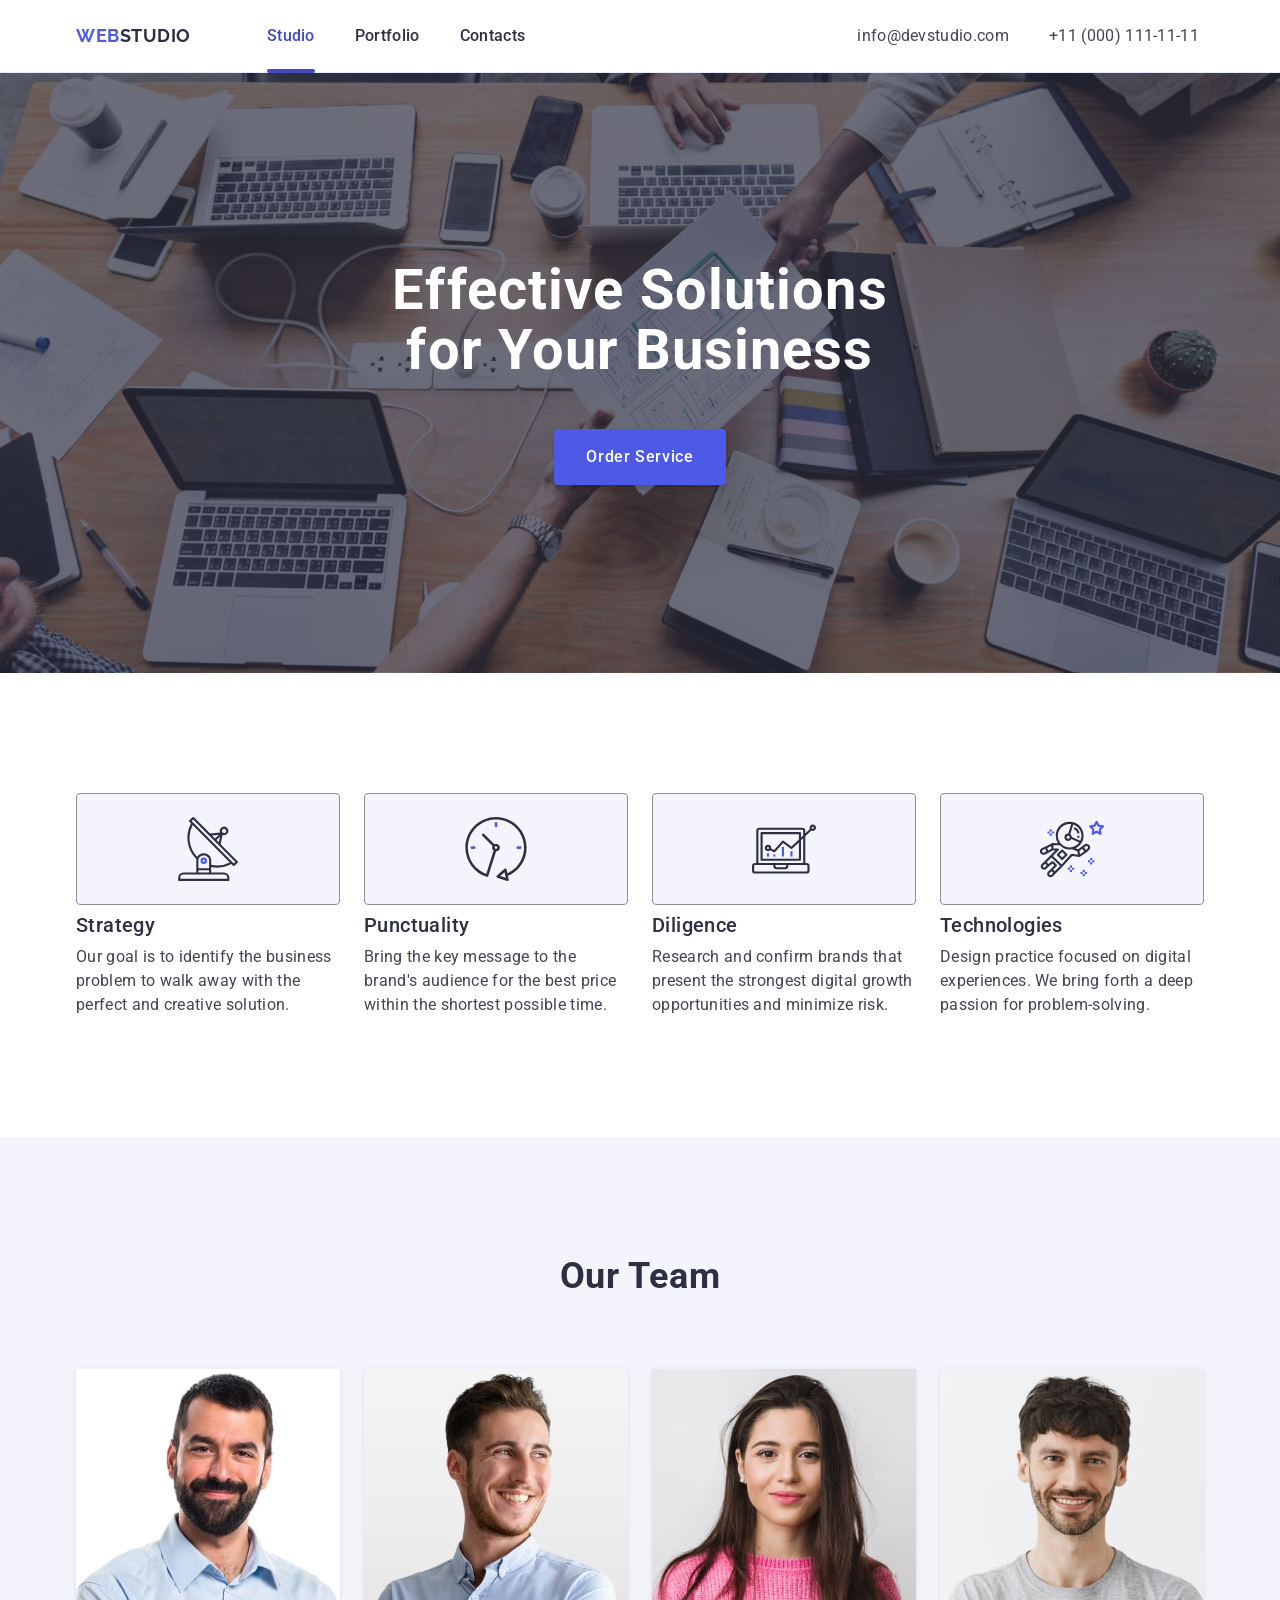
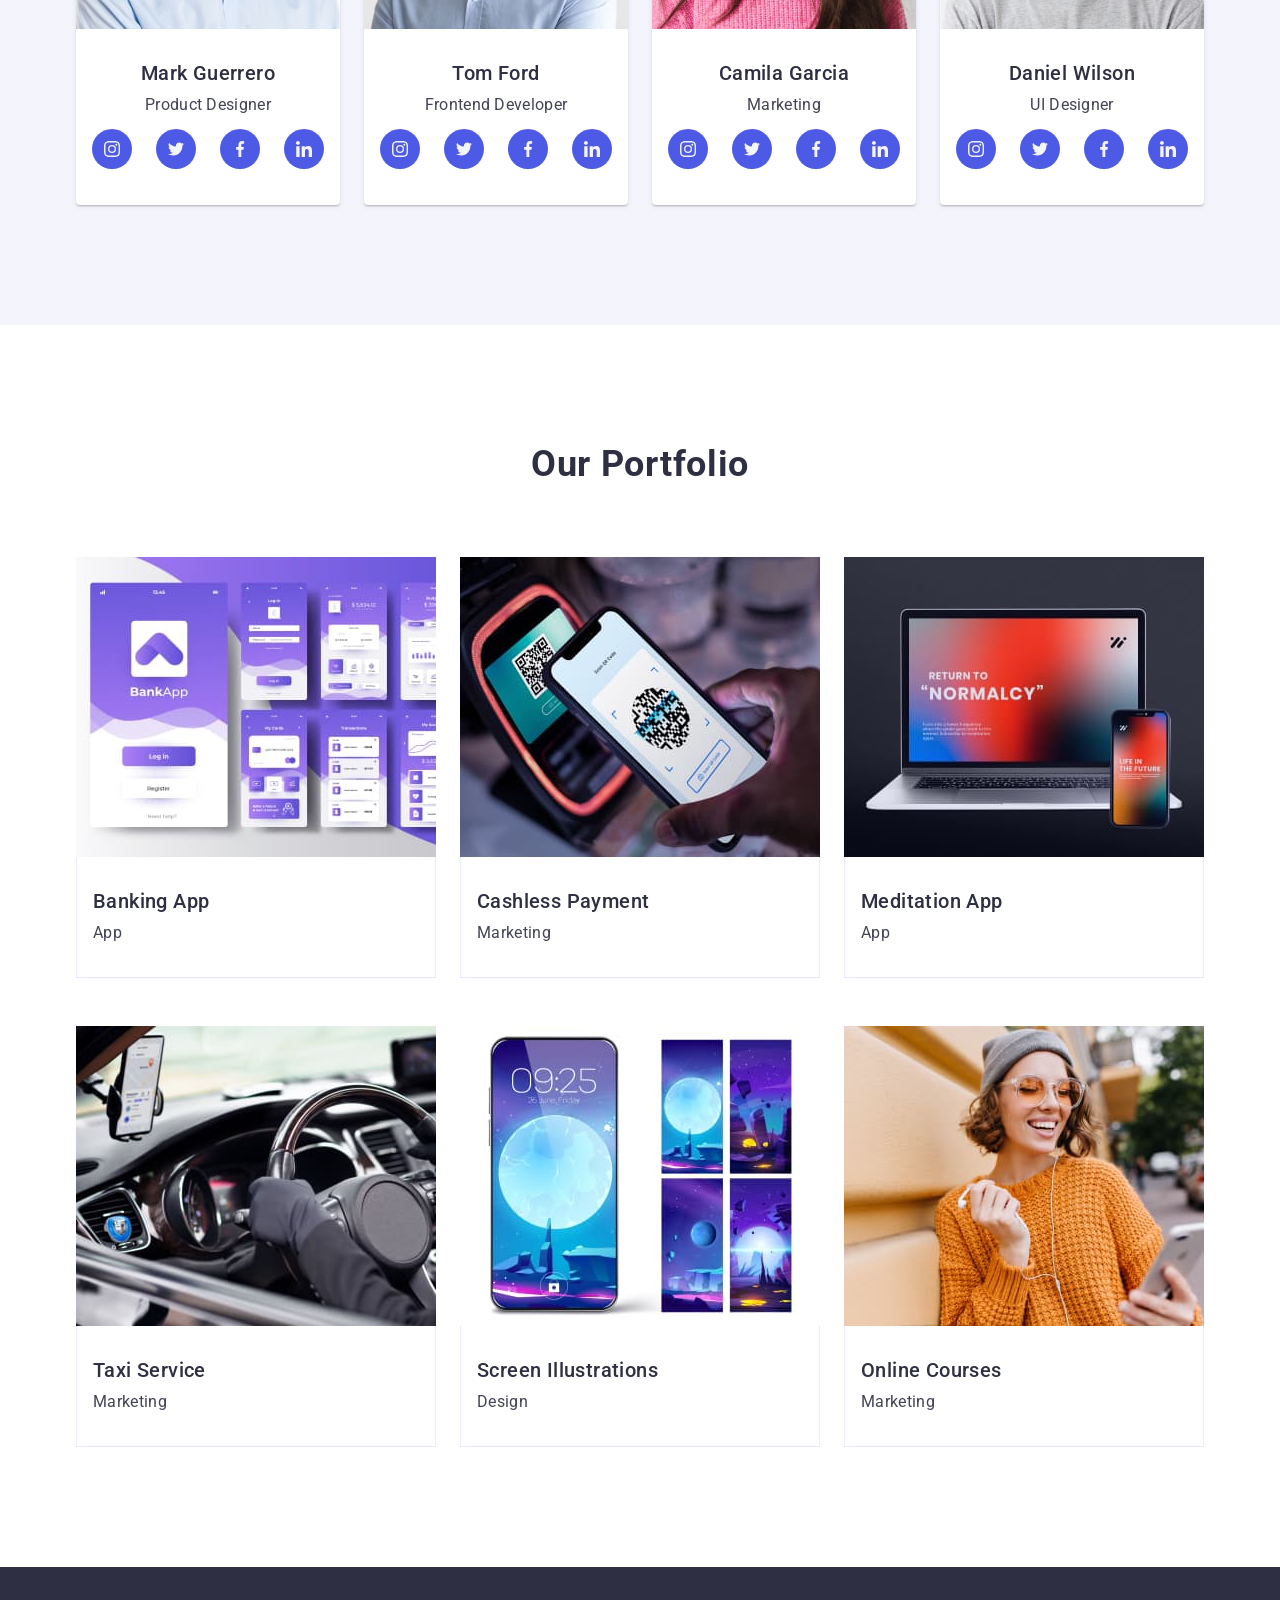
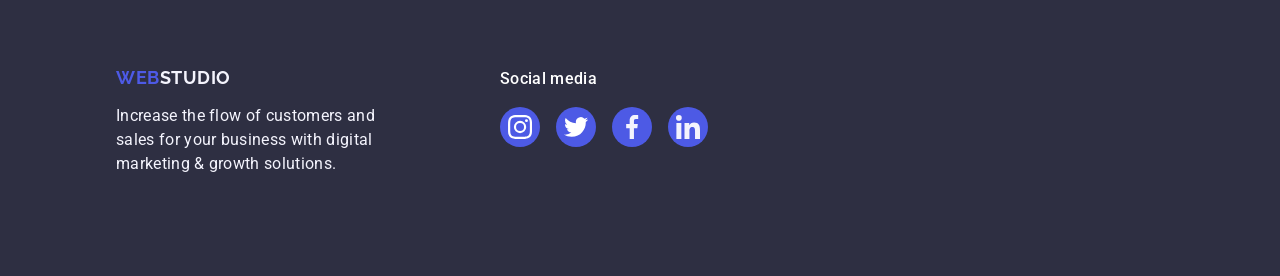
==== commit 16e6b246: "first commit" ====
--- a/index.html
+++ b/index.html
@@ -5,28 +5,30 @@
     <meta http-equiv="X-UA-Compatible" content="IE=edge">
     <meta name="viewport" content="width=device-width, initial-scale=1.0">
     <link rel="stylesheet"
-    href="https://cdnjs.cloudflare.com/ajax/libs/modern-normalize/1.0.0/modern-normalize.min.css"/>
+    href="https://cdnjs.cloudflare.com/ajax/libs/modern-normalize/1.0.0/modern-normalize.min.css">
     <link rel="preconnect" href="https://fonts.googleapis.com">
     <link rel="preconnect" href="https://fonts.gstatic.com" crossorigin>
-    <link href="https://fonts.googleapis.com/css2?family=Raleway:wght@800&family=Roboto:wght@400;500;700;900&display=swap" rel="stylesheet">
-    <link rel="stylesheet" href="./css/styles.css" />
+    <link href="https://fonts.googleapis.com/css2?family=Raleway:wght@700&family=Roboto:wght@400;500;700&display=swap" rel="stylesheet">
+    <link rel="stylesheet" href="./css/styles.css" >
     <title>WEBStudio</title>
 </head>
 <body>
     <header class="header">
         <div class="container">
-            <nav>
-                <a class="logo" href="./index.html">WEB<span class="logo-studio">STUDIO</span></a>
+            <nav class="nav-header">
+                <a class="logo" href="./index.html">WEB<span class="logo-studio">Studio</span></a>
                 <ul class="list-menu">
-                    <li><a class="menu" href="./index.html">Studio</a></li>
-                    <li><a class="menu" href="./portfolio.html">Portfolio</a></li>
-                    <li><a class="menu" href="./index.html">Contacts</a></li>
+                    <li><a class="menu current" href="./index.html">Studio</a></li>
+                    <li><a class="menu" href="">Portfolio</a></li>
+                    <li><a class="menu" href="">Contacts</a></li>
                 </ul>
             </nav>
-            <ul class="list-contacts">
-                <li><a class="contacts" href=mailto:info@devstudio.com">info@devstudio.com</a></li>
-                <li><a class="contacts" href="tel:+11(111)1111111">+11 (111) 111-11-11</a></li>
-            </ul>
+            <address class="contacts-adr">
+                <ul class="list-contacts">
+                    <li><a class="contacts" href="mailto:info@devstudio.com">info@devstudio.com</a></li>
+                    <li><a class="contacts" href="tel:+110001111111">+11 (000) 111-11-11</a></li>
+                </ul>
+            </address>
         </div>
     </header>
     <main>
@@ -34,11 +36,11 @@
             <div class="container">
                 <h1 class="hero-title">Effective Solutions for Your Business</h1>
                 <button class="button-order" type="button">Order Service</button>
-           </div>
+            </div>
         </section>
-        <section class="benefits">
+        <section class="benefits section">
             <div class="container">
-                <h2 hidden>Benefits</h2>
+                <h2 class="visually-hidden">Benefits</h2>
                 <ul class="benefits-list">
                     <li class="benefits-item">
                         <div class="benefits-icon">
@@ -79,30 +81,14 @@
                 </ul>
             </div>
         </section>
-        <section class="work">
-            <div class="container">
-                <h2 class="work-title">What are we doing</h2>
-                <ul class="work-list">
-                    <li class="work-item">
-                        <img width="360" height="300" src="./images/image1.jpg" alt="Desktop computer">
-                    </li>
-                    <li class="work-item">
-                        <img width="360" height="300" src="./images/image2.jpg" alt="Mobile phone">
-                    </li>
-                    <li class="work-item">
-                        <img width="360" height="300" src="./images/image3.jpg" alt="Notebook and mobile">
-                    </li>
-                </ul>
-            </div>
-        </section>
-        <section class="team">
+        <section class="team section">
             <div class="container">
                 <h2 class="team-title">Our Team</h2>
                 <ul class="team-list">
                     <li class="team-card">
-                        <img width="264" height="260" src="./images/photo1.jpg" alt="Mark Guerrero Product Designer">
-                        <div class="team-card-text">
-                            <h3 class="benefits-title">Mark Guerrero</h3>
+                        <img width="264" height="260" src="./images/photo1.jpg" alt="Mark Guerrero, Product Designer">
+                        <div class="team-card-text">      
+                            <h3 class="team-card-title">Mark Guerrero</h3>
                             <p class="team-text">Product Designer</p>
                             <ul class="tsl-list">
                             <li>
@@ -137,9 +123,9 @@
                         </div>
                     </li>
                     <li class="team-card">
-                        <img width="264" height="260" src="./images/photo2.jpg" alt="Tom Ford Frontend Developer">
+                        <img width="264" height="260" src="./images/photo2.jpg" alt="Tom Ford Frontend, Developer">
                         <div class="team-card-text">
-                            <h3 class="benefits-title">Tom Ford</h3>
+                            <h3 class="team-card-title">Tom Ford</h3>
                             <p class="team-text">Frontend Developer</p>
                             <ul class="tsl-list">
                                 <li>
@@ -174,9 +160,9 @@
                         </div>
                     </li>
                     <li class="team-card">
-                        <img width="264" height="260" src="./images/photo3.jpg" alt="Camila Garcia Marketing">
+                        <img width="264" height="260" src="./images/photo3.jpg" alt="Camila Garcia, Marketing">
                         <div class="team-card-text">
-                            <h3 class="benefits-title">Camila Garcia</h3>
+                            <h3 class="team-card-title">Camila Garcia</h3>
                             <p class="team-text">Marketing</p>
                             <ul class="tsl-list">
                             <li>
@@ -211,9 +197,9 @@
                         </div>
                     </li>
                     <li class="team-card">
-                        <img width="264" height="260" src="./images/photo4.jpg" alt="Daniel Wilson UI Designer">
+                        <img width="264" height="260" src="./images/photo4.jpg" alt="Daniel Wilson, UI Designer">
                         <div class="team-card-text">
-                            <h3 class="benefits-title">Daniel Wilson</h3>
+                            <h3 class="team-card-title">Daniel Wilson</h3>
                             <p class="team-text">UI Designer</p>
                             <ul class="tsl-list">
                             <li>
@@ -248,53 +234,104 @@
                         </div>
                     </li>
                 </ul>
-                </div>
+                        </div>
+                    </li>
+                </ul>
+            </div>
         </section>
-        <section class="clients">
+        <section class="portfolio section">
             <div class="container">
-                <h2 class="customer-title">Customers</h2>
-                <ul class="customer-list">
-                    <li class="customer-item">
-                        <a class="customer-item-link" href="./index.html" >
-                        <svg class="customer-icon" width="41px" height="47px">
-                            <use href="./images/icons.svg#icon-client-one"></use>
-                        </svg>
-                        </a>
-                    </li>
-                    <li class="customer-item">
-                        <a class="customer-item-link" href="./index.html" >
-                            <svg class="customer-icon" width="40px" height="52px">
-                                <use href="./images/icons.svg#icon-client-two"></use>
-                            </svg>
-                        </a>
-                    </li>
-                    <li class="customer-item">
-                        <a class="customer-item-link" href="./index.html" >
-                        <svg class="customer-icon" width="44px" height="41px">
-                            <use href="./images/icons.svg#icon-client-three"></use>
-                        </svg>
-                        </a>
-                    </li>
-                    <li class="customer-item">
-                        <a class="customer-item-link" href="./index.html" >
-                        <svg class="customer-icon" width="84px" height="41px">
-                            <use href="./images/icons.svg#icon-client-four"></use>
-                        </svg>
-                    </a>
-                    </li>
-                    <li class="customer-item" >
-                        <a class="customer-item-link" href="./index.html" >
-                        <svg class="customer-icon" width="63px" height="45px">
-                            <use href="./images/icons.svg#icon-client-five"></use>
-                        </svg>
-                    </a>
-                    </li>
-                    <li class="customer-item">
-                        <a class="customer-item-link" href="./index.html" >
-                        <svg class="customer-icon" width="94px" height="44px">
-                            <use href="./images/icons.svg#icon-client-six"></use>
-                        </svg>
-                    </a>
+                <h2 class="portfolio-title">Our Portfolio</h2>
+                <ul class="portfolio-list">
+                    <li class="portfolio-card">
+                        <div class="portfolio-overlay-base">
+                            <img width="360" height="300" src="./images/portfolio1.jpg" alt="Picture banking application">
+                                <div class="overlay">
+                                    <p class="overlay-text">14 Stylish and User-Friendly App Design 
+                                        Concepts · Task Manager App · Calorie 
+                                        Tracker App · Exotic Fruit Ecommerce 
+                                        App · Cloud Storage App</p>
+                                </div>
+                        </div>
+                        <div class="portfolio-item">
+                            <h3 class="portfolio-title-card">Banking App</h3>
+                            <p class="portfolio-text">App</p>
+                        </div>
+                    </li>
+                    <li class="portfolio-card">
+                        <div class="portfolio-overlay-base">
+                            <img width="360" height="300" src="./images/portfolio2.jpg" alt="Phone and gadget">
+                                <div class="overlay">
+                                    <p class="overlay-text">14 Stylish and User-Friendly App Design 
+                                        Concepts · Task Manager App · Calorie 
+                                        Tracker App · Exotic Fruit Ecommerce 
+                                        App · Cloud Storage App</p>
+                                </div>
+                        </div>                        
+                        <div class="portfolio-item">   
+                            <h3 class="portfolio-title-card">Cashless Payment</h3>
+                            <p class="portfolio-text">Marketing</p>
+                        </div>
+                    </li>
+                    <li class="portfolio-card">
+                        <div class="portfolio-overlay-base">
+                            <img width="360" height="300" src="./images/portfolio3.jpg" alt="Picture meditaion application">
+                                <div class="overlay">
+                                    <p class="overlay-text">14 Stylish and User-Friendly App Design 
+                                        Concepts · Task Manager App · Calorie 
+                                        Tracker App · Exotic Fruit Ecommerce 
+                                        App · Cloud Storage App</p>
+                                </div>
+                        </div>
+                        <div class="portfolio-item">
+                            <h3 class="portfolio-title-card">Meditation App</h3>
+                            <p class="portfolio-text">App</p>
+                        </div>
+                    </li>
+                    <li class="portfolio-card">
+                        <div class="portfolio-overlay-base">
+                            <img width="360" height="300" src="./images/portfolio4.jpg" alt="Taxi Service">
+                                <div class="overlay">
+                                    <p class="overlay-text">14 Stylish and User-Friendly App Design 
+                                        Concepts · Task Manager App · Calorie 
+                                        Tracker App · Exotic Fruit Ecommerce 
+                                        App · Cloud Storage App</p>
+                                </div>
+                        </div>
+                        <div class="portfolio-item">
+                            <h3 class="portfolio-title-card">Taxi Service</h3>
+                            <p class="portfolio-text">Marketing</p>
+                        </div>
+                    </li>
+                    <li class="portfolio-card">
+                        <div class="portfolio-overlay-base">
+                            <img width="360" height="300" src="./images/portfolio5.jpg" alt="Picture meditaion application">
+                                <div class="overlay">
+                                    <p class="overlay-text">14 Stylish and User-Friendly App Design 
+                                        Concepts · Task Manager App · Calorie 
+                                        Tracker App · Exotic Fruit Ecommerce 
+                                        App · Cloud Storage App</p>
+                                </div>
+                        </div>
+                        <div class="portfolio-item">
+                            <h3 class="portfolio-title-card">Screen Illustrations</h3>
+                            <p class="portfolio-text">Design</p>
+                        </div>
+                    </li>
+                    <li class="portfolio-card">
+                        <div class="portfolio-overlay-base">
+                            <img width="360" height="300" src="./images/portfolio6.jpg" alt="Picture meditaion application">
+                                <div class="overlay">
+                                    <p class="overlay-text">14 Stylish and User-Friendly App Design 
+                                        Concepts · Task Manager App · Calorie 
+                                        Tracker App · Exotic Fruit Ecommerce 
+                                        App · Cloud Storage App</p>
+                                </div>
+                        </div>
+                        <div class="portfolio-item">
+                            <h3 class="portfolio-title-card">Online Courses</h3>
+                            <p class="portfolio-text">Marketing</p>
+                        </div>
                     </li>
                 </ul>
             </div>
@@ -304,10 +341,10 @@
         <div class="container">
             <ul class="footer-list">
                 <li>
-                    <a class="logo" href="./index.html">WEB<span class="logo-studio-footer">STUDIO</span></a>
+                    <a class="logo footer-link" href="./index.html">WEB<span class="logo-studio-footer">Studio</span></a>
                     <p class="footer-text">
-                        Increase the flow of customers and 
-                        sales for your business with digital 
+                        Increase the flow of customers and
+                        sales for your business with digital
                         marketing & growth solutions.
                     </p>
                 </li>
--- a/css/styles.css
+++ b/css/styles.css
@@ -1,24 +1,21 @@
-*,
-*::before,
-*::after {
-    box-sizing: border-box;
-}
 :root {
     --textbasecolor:#2e2f42; /* базовый цвет шрифта*/
     --buttonbasecolor:#4d5ae5; /* цвет кнопки, эффекты */
-    --textsecondcolor: #434455; /* второй цвет шрифта*/
-    --fullwhitecolor: #ffffff; /*доп цвет заголовков, кнопок*/
+    --textsecondcolor: #404455; /* второй цвет шрифта*/
+    --textbenefitscol:#434455;
+    --addtextcolor: #ffffff; /*доп цвет заголовков, кнопок*/
     --buttonbackcol: #404BBF; /*цвет бека кнопки*/
-    --footertextcol: #E7E9FC; /*цвет текста в футере*/
+    --footertextcol: #f4f4fd; /*цвет текста в футере*/
     --footerlogocol: #f4f4fd; /*цвет лого STUDIO в футере*/
-    --bordercolor: #8E8F99;
-    --sociallinkcolor: #31D0AA;
+    --fullwhitecolor:#fff;
+    --sociallinkcolor:#31D0AA;
 }
 body {
     font-family: 'Roboto', sans-serif;
     font-size: 16px;
     letter-spacing: 0.02em;
-    color: var(--textbasecolor);
+    color: #434455;
+    background-color: #ffffff;
 }
 
 h1,
@@ -31,9 +28,22 @@
     margin: 0;
     padding: 0;
 }
+
+ul,
+ol {
+  list-style-type: none;
+  margin: 0;
+  
+}
+
+img {
+    display: block;
+}
 /* общий стиль хедера для страницы studio и portfolio */
 .header {
-box-shadow: 0px 4px 4px 0px #00000040;
+    border-bottom: 1px solid #E7E9FC;
+    box-shadow: 0 1px 6px 0 rgba(46, 47, 66, 0.08),
+    0 1px 1px 0 rgba(46, 47, 66, 0.16), 0 2px 1px 0 rgba(46, 47, 66, 0.08);
 }
 .container {
     max-width: 1158px;
@@ -41,15 +51,16 @@
     padding-right: 15px;
     margin: 0 auto;
 }
+
 header .container {
     display: flex;
 }
-.box-contacts {
-    margin-left: auto;
-} 
-.header nav {
-    display: flex;
-}
+
+.nav-header {
+    display: flex;
+    align-items: center;
+}
+
 .link {
     text-decoration: none;
 }
@@ -62,34 +73,33 @@
     display: flex;
     align-items: center;
     padding: 0; 
-    margin: 0px 0px 0px 77px;
 }
 .logo {
     font-family: "Raleway", sans-serif;
-    font-weight: 800;
+    font-weight: 700;
     font-size: 18px;
-    line-height: 1.33;
+    line-height: 1.17;
     letter-spacing: 0.03em;
     text-transform: uppercase;
     text-decoration: none;
     color: var(--buttonbasecolor);
     padding: 24px 0px 24px 0px;
-    margin: 0;
+    margin-right: 76px;
 }
 .logo-studio {
     font-family: "Raleway", sans-serif;
-    font-weight: 800;
+    font-weight: 700;
     font-size: 18px;
-    line-height: 1.33;
+    line-height: 1.17;
     letter-spacing: 0.03em;
     text-transform: uppercase;
     color:var(--textbasecolor);
 }
 .logo-studio-footer {
     font-family: "Raleway", sans-serif;
-    font-weight: 800;
+    font-weight: 700;
     font-size: 18px;
-    line-height: 1.33;
+    line-height: 1.17;
     letter-spacing: 0.03em;
     text-transform: uppercase;
     color: var(--footerlogocol);
@@ -103,44 +113,55 @@
     text-decoration: none;
     display: block;
     padding: 24px 0px 24px 0px;
-}
-.menu:hover {
-    color :var(--textsecondcolor);
-}
-.menu:focus {
-    color: var(--buttonbasecolor);
-}
+    transition: color 250ms cubic-bezier(0.4, 0, 0.2, 1);
+}
+.menu.current {
+  position: relative;
+}
+
+.menu.current::after {
+  content: '';
+  position: absolute;
+  left: 0;
+  bottom: -1px;
+  width: 100%;
+  height: 4px;
+  border-radius: 2px;
+  background-color: #404bbf;
+}
+
+.menu:hover, 
+.menu:focus,
+.menu.current {
+    color :var(--buttonbackcol);
+}
+
 .list-contacts {
     list-style: none;
     gap: 40px;
     display: flex;
     padding: 0;
-    margin: 0 0 0 auto;
-    /*margin-left: auto;*/
+    margin: 0 0 0 332px;
+}
+.contacts-adr {
+    font-style: normal;
 }
 .contacts {
 line-height: 1.5;
 letter-spacing: 0.02em;
 text-decoration: none;
-color:var(--textsecondcolor);
+font-style: normal;
+color:#434455;
 display : block;
-padding: 24px 0px 24px 0px;
+padding: 24px 0px 24px 0px
 }
 .contacts:hover, .contacts:focus {
-    color: var(--buttonbasecolor);
-}
-.contacts:hover, .contacts:focus {
-    fill: var(--buttonbasecolor);
-}
-/* конец общего хедера */
+    color: var(--buttonbackcol);
+}
+/* конец хедера */
 /* страница Studio */
-.hero .container {
-    display: flex;
-    flex-direction: column;
-    align-items: center;
-   /* padding: 192px 318px 192px 318px;*/
-}
 .hero {
+    /* background: var(--textbasecolor); */
     max-width: 1440px;
     background-image: linear-gradient(rgba(46, 47, 66, 0.7),
      rgba(46, 47, 66, 0.7)),
@@ -148,75 +169,86 @@
     background-position: center;
     background-repeat: no-repeat;
     background-size: cover;
-    box-shadow: 0px 4px 4px rgba(0, 0, 0, 0.25), 0px 4px 4px rgba(0, 0, 0, 0.25);
-    padding: 192px 0 192px 0;
+    padding: 188px 0 188px 0;
     margin: 0 auto;
+}
+.hero .container {
+    display: flex;
+    flex-direction: column;
+    align-items: center;
+
 }
 .hero-title {
     font-weight: 700;
     font-size: 56px;
     line-height: 1.07;
     letter-spacing: 0.02em;
-    width: 496px;
-    color: var(--fullwhitecolor);  
+    text-align: center;
+    max-width: 496px;
+    color: var(--addtextcolor);  
 }
 .button-order {
-    font-family: inherit;
+    font-family: inherit;;
     font-weight: 500;
     font-size: 16px;
-    line-height: 1.19;
+    line-height: 1.5;
     letter-spacing: 0.04em;
-    color: var(--fullwhitecolor);
+    color: var(--addtextcolor);
     background-color: var(--buttonbasecolor);
     cursor:pointer;
-    width: 170px;
-    height: 51px;
-    gap: 10px;
+    min-width:169px;
+    height: 56px;      
+    white-space: nowrap; 
     border-radius: 4px;
-    padding: 16px, 32px, 16px, 32px;
+    padding: 16px 32px;
     margin-top: 48px;
-    box-shadow: 0px 4px 4px rgba(0, 0, 0, 0.15);
-    border: 2px solid var(--buttonbasecolor);
+    box-shadow: 0 4px 4px rgba(0, 0, 0, 0.15);
+    border: none;     
 }
 .button-order:hover {
-    background-color: var(--buttonbasecolor);
-    box-shadow: 0px 1px 6px rgba(46, 47, 66, 0.08), 
-    0px 1px 1px rgba(46, 47, 66, 0.16), 
-    0px 2px 1px rgba(46, 47, 66, 0.08);
-    border-radius: 4px;
-
+    background-color: var(--buttonbackcol);
 }
 .button-order:focus {
     background-color: var(--buttonbackcol);
-    box-shadow: 0px 4px 4px rgba(0, 0, 0, 0.15);
-    border-radius: 4px;
+}
+.section {
+    padding: 120px 0px;
 }
 .benefits {
-    padding: 120px 0px 120px 0px;
-}
+    
+}
+.visually-hidden {
+  position: absolute;
+  width: 1px;
+  height: 1px;
+  margin: -1px;
+  border: 0;
+  padding: 0;
+  white-space: nowrap;
+  clip-path: inset(100%);
+  clip: rect(0, 0, 0, 0);
+  overflow: hidden;
+}
+.benefits-item {
+    width: calc((100% - 72px) / 4);
+}
+
 .benefits-title {
     font-weight: 500;
     font-size: 20px;
     line-height: 1.2;
     letter-spacing: 0.02em;
     color:var(--textbasecolor);
+    margin-bottom: 8px;
 }
 .benefits-list {
     list-style: none;
     display: flex;
-    margin: 0;
     padding: 0;
     justify-content: space-between;
     gap: 24px;
 }
-.benefits-item {
-
-}
-.benefits-text {
-    line-height: 1.5;
-    margin-top: 8px;
-    color:var(--textsecondcolor);
-}
+
 .benefits-icon {
     display: flex;
     align-items: center;
@@ -224,79 +256,81 @@
     width: 264px;
     height: 112px;
     background-color: var(--footerlogocol);
-}
-.work {
-    padding: 0px 0px 120px 0px;
-}
-.work .container {
+    border-radius: 4px;
+    border: 1px solid #8E8F99;
+    margin-bottom: 8px;
+}
+
+.benefits-text {
+    line-height: 1.5;
+    color:var(--textbenefitscol);
+}
+
+.team {
+    background-color: #F4F4FD;
+    margin-top: 0px;
+}
+
+.team .container {
     display: flex;
     flex-direction: column;
     align-items: center;
 }
-.work-title {
-    font-weight: 500;
+
+.team-title {
+    font-weight: 700;
     font-size: 36px;
-    line-height: 1.1;
+    line-height: 1.11;
     letter-spacing: 0.02em;
     color: var(--textbasecolor);
     text-transform: capitalize;
-}
-.work-list {
-    list-style: none;
-    display: flex;
-    margin: 72px 0 0 0;
+    text-align: center;
+    margin-bottom: 72px;
+}
+.team-list {
+    list-style: none;
+    display: flex;
     padding: 0;
     gap: 24px;
 }
-.team {
-    background-color: var(--footerlogocol);
-    margin-top: 0px;
-    padding: 120px 0 120px 0;
-}
+.team-card { 
+    background-color: #ffffff;
+    overflow: hidden;
+    width: calc((100% - 72px) / 4);
+    border-radius: 0px 0px 4px 4px;
+    box-shadow:  0px 2px 1px rgba(46, 47, 66, 0.08),
+        0px 1px 1px rgba(46, 47, 66, 0.16),
+        0px 1px 6px rgba(46, 47, 66, 0.08);
+}
+
+.team-card-text {
+    display: flex;
+    flex-direction: column;
+    align-items: center;
+    padding: 32px 0;
+}
+
+.team-card-title {
+    font-weight: 500;
+    font-size: 20px;
+    line-height: 1.2;
+    letter-spacing: 0.02em;
+    color:var(--textbasecolor);
+    text-align: center;
+    margin-bottom: 8px;
+}
+
 .team-text {
-    color:var(--textsecondcolor);
-    margin-top: 8px;
-}
-.team .container {
-    display: flex;
-    flex-direction: column;
-    align-items: center;
-}
-.team-title {
-    font-weight: 500;
-    font-size: 36px;
-    line-height: 1.1;
-    letter-spacing: 0.02em;
-    color: var(--textbasecolor);
-    text-transform: capitalize;
-}
-.team-list {
-    list-style: none;
-    display: flex;
-    margin: 72px 0 0 0;
-    padding: 0;
-    gap: 24px;
-}
-.team-card {
-    border-bottom-left-radius:  4px;
-    border-bottom-right-radius:  4px;
-    box-shadow: 0px 2px 1px 0px rgba(46, 47, 66, 0.08);
-    box-shadow: 0px 1px 1px 0px rgba(46, 47, 66, 0.16);
-    box-shadow: 0px 1px 6px 0px rgba(46, 47, 66, 0.08); 
-    background-color: var(--fullwhitecolor);
-    overflow: hidden;
-}
-.team-card-text {
-    display: flex;
-    flex-direction: column;
-    align-items: center;
-    padding: 32px 16px;
-}
+    line-height: 1.5;
+    text-align: center; 
+    color:var(--textbenefitscol);
+    margin-bottom: 8px;
+}
+
 .tsl-list {
     list-style: none;
     width: 232px;
     display: flex;
-    margin: 8px 0px 0px 0px;
     padding: 0;
     gap: 24px;
     justify-content: center;
@@ -311,53 +345,102 @@
     display: flex;
     align-items: center;
     justify-content: center;
-}
-.clients {
-    padding: 120px 0px 120px 0px;
-}
-.customer-title {
+    fill: #4D5AE5;
+    transition: fill 250ms cubic-bezier(0.4, 0, 0.2, 1);
+}
+.tsl-item:hover, .tsl-item:focus     {
+    fill: #404BBF;
+}
+
+/* секция Portfolio */
+.portfolio {
+
+}
+.portfolio-title {
     font-weight: 700;
     font-size: 36px;
-    line-height: 1.17;
+    line-height: 1.11;
+    letter-spacing: 0.02em;
+    color: var(--textbasecolor);
+    text-transform: capitalize;
     text-align: center;
-    letter-spacing: 0.03em;
-}
-.customer-list {
-    list-style: none;
-    display: flex;
-    margin: 72px 0 0 0;
-    padding: 0;
-    justify-content: space-between;
-    gap: 24px;
-}
-.customer-item-link {
-    width: 168px;
-    height: 88px;
-    display: inline-block;
-    padding: 16px 32px;
-    margin: auto;
-    border: 1px solid var(--bordercolor);
-    border-radius: 4px;
-    align-items: center;
-}
-.customer-icon {
-    display: block;
+    margin-bottom:72px;
+}
+.portfolio-list {
+    display: flex;
+    flex-wrap: wrap;
+    padding: 0;
+    column-gap: 24px;
+    row-gap: 48px;
+}
+
+.portfolio-card {
+    list-style: none;
+    width: calc((100% - 48px) / 3);
+    transition: box-shadow 250ms cubic-bezier(0.4, 0, 0.2, 1) 0ms;
+    
+}
+
+.portfolio-overlay-base {
+    position: relative;
+    overflow: hidden;
+}
+
+.overlay {
+    position: absolute;
+    top: 0;
+    left: 0;
+    transform: translateY(100%);
+    transition: transform 500ms;
+    display: flex;
     justify-content: center;
-    align-content: center;
-    margin: 0 auto;
-    fill: var(--bordercolor);
-}
-.customer-item-link:hover .customer-icon, 
-.customer-item-link:focus .customer-icon {
-    fill: var(--buttonbasecolor);
-}
-.customer-item-link:hover, 
-.customer-item-link:focus {
-    border-color: var(--buttonbasecolor);
-}
+    width: 100%;
+    height: 100%;
+    background-color: #4D5AE5;
+}
+
+.overlay-text {
+    padding: 40px 32px 0 32px;
+    color: var(--footerlogocol);
+}
+
+.portfolio-item {
+    background-color: #ffffff;
+    padding: 32px 16px;
+    border-left: 1px solid #E7E9FC;
+    border-right: 1px solid #E7E9FC;
+    border-bottom: 1px solid #E7E9FC;
+    border-top: none;
+}
+
+.portfolio-title-card {
+    font-weight: 500;
+    font-size: 20px;
+    line-height: 1.2;
+    letter-spacing: 0.02em;
+    color:var(--textbasecolor);
+    margin-bottom: 8px;
+}
+
+.portfolio-text {
+    line-height: 1.5;
+    letter-spacing: 0.02em;
+    color: var(--textbenefitscol);
+}
+
+.portfolio-card:hover, .portfolio-card:focus {
+    box-shadow: 0px 2px 1px 0px #2E2F4214,
+    0px 1px 1px 0px #2E2F4229,
+    0px 1px 6px 0px #2E2F4214;
+}
+.portfolio-card:hover .overlay{
+    transform: translateY(0);
+}
+
+/* общий футер */
 .footer {
     background-color: var(--textbasecolor);
-    padding: 100px 0px 100px 0px;
+    padding: 100px 0px;
 }
 .footer-list {
     display: flex;
@@ -367,11 +450,14 @@
 footer .logo{
     padding: 0;
 }
+.footer-link {
+    display: inline-block;
+    margin-bottom: 16px;
+}
 .footer-text {
     line-height: 1.5;
-    margin-top: 16px;
+    color: var(--footertextcol);
     width: 264px;
-    color: var(--footertextcol);
 }
 .footer-title {
     font-weight: 500;
@@ -383,110 +469,31 @@
 }
 .footer-sl-list {
     list-style: none;
-    width: 232px;
+    width: 208px;
     display: flex;
     margin: 16px 0px 0px 0px;
     padding: 0;
     gap: 16px;
 }
-.f-sl-link {
-    display: block;
-    padding: 8px;
+.footer-sl-list > li {
     width: 40px;
     height: 40px;
-    fill :var(--fullwhitecolor);
-    color : var(--fullwhitecolor);
+}
+.f-sl-link {
+    width: 100%;
+    height: 100%;
+    display: flex;
+    align-items: center;
+    justify-content: center;
+    fill :#fff;
     border-radius: 50%;
-    background-color: rgba(255, 255, 255, 0.1);
+    background-color: #4D5AE5;
+    transition: background-color 250ms cubic-bezier(0.4, 0, 0.2, 1) 0ms, fill 250ms cubic-bezier(0.4, 0, 0.2, 1) 0ms;
+}
+.footer-sl-item {
+
 }
 .f-sl-link:hover, .f-sl-link:focus {
-    fill: currentColor;
     background-color: var(--sociallinkcolor);
 }
 /* конец общего футера */
-/* страница Portfolio */
-.portfolio {
-    padding: 96px 0 120px 0;
-}
-.portfolio-buttons-list {
-    list-style: none;
-    display: flex;
-    justify-content: center;
-    column-gap: 24px;
-    padding: 0;
-    margin: 0;
-}
-.button-filter {
-    font-family: inherit;
-    font-weight: 500;
-    font-size: 16px;
-    line-height: 1.2;
-    letter-spacing: 0.04em;
-    color: var(--buttonbasecolor);
-    cursor:pointer;
-    border-radius: 4px;
-    border: 1px solid var(--footertextcol);
-    padding: 8px 16px 8px 16px;
-    background-color: var(--footerlogocol);
-}
-.button-filter:hover, .button-filter:focus {
-    background: var(--buttonbasecolor);
-    color : var(--fullwhitecolor);
-    box-shadow : 0px 3px 1px rgba(0, 0, 0, 0.1), 
-    0px 2px 1px rgba(0, 0, 0, 0.08), 
-    0px 2px 2px rgba(0, 0, 0, 0.12);
-    border-radius : 4px;
-}
-.portfolio-list {
-    display: flex;
-    flex-wrap: wrap;
-    padding: 0;
-    margin: 72px 0 0 0;
-    column-gap: 24px;
-    row-gap: 48px;
-}
-img {
-    display: block;
-}
-.portfolio-card {
-    list-style: none;
-}
-.portfolio-item {
-    padding: 32px 0px 32px 16px;
-    border: 0.5px solid var(--footerlogocol);
-    background-color: var(--fullwhitecolor);
-    box-shadow: 0px 1px 6px rgba(46, 47, 66, 0.08);
-    border-top: none;
-}
-.portfolio-link:hover .portfolio-item {
-    box-shadow: 0px 1px 6px rgba(46, 47, 66, 0.08), 
-    0px 1px 1px rgba(46, 47, 66, 0.16), 
-    0px 2px 1px rgba(46, 47, 66, 0.08);
-    border-top: none;
-}
-.portfolio-link:focus .portfolio-item {
-    box-shadow: 0px 1px 6px rgba(46, 47, 66, 0.08), 
-    0px 1px 1px rgba(46, 47, 66, 0.16), 
-    0px 2px 1px rgba(46, 47, 66, 0.08);
-    border-top: none;
-}
-.portfolio-link:hover, .portfolio-link:focus {
-    box-shadow: 0px 1px 6px rgba(46, 47, 66, 0.08), 
-    0px 1px 1px rgba(46, 47, 66, 0.16), 
-    0px 2px 1px rgba(46, 47, 66, 0.08); 
-}
-.portfolio-link {
-    text-decoration: none;
-    display: block;
-}
-.portfolio-title {
-    font-weight: 500;
-    font-size: 20px;
-    line-height: 1.2;
-    letter-spacing: 0.02em;
-    color:var(--textbasecolor);
-}
-.portfolio-text {
-    margin-top: 8px;
-    color: var(--textsecondcolor);
-}
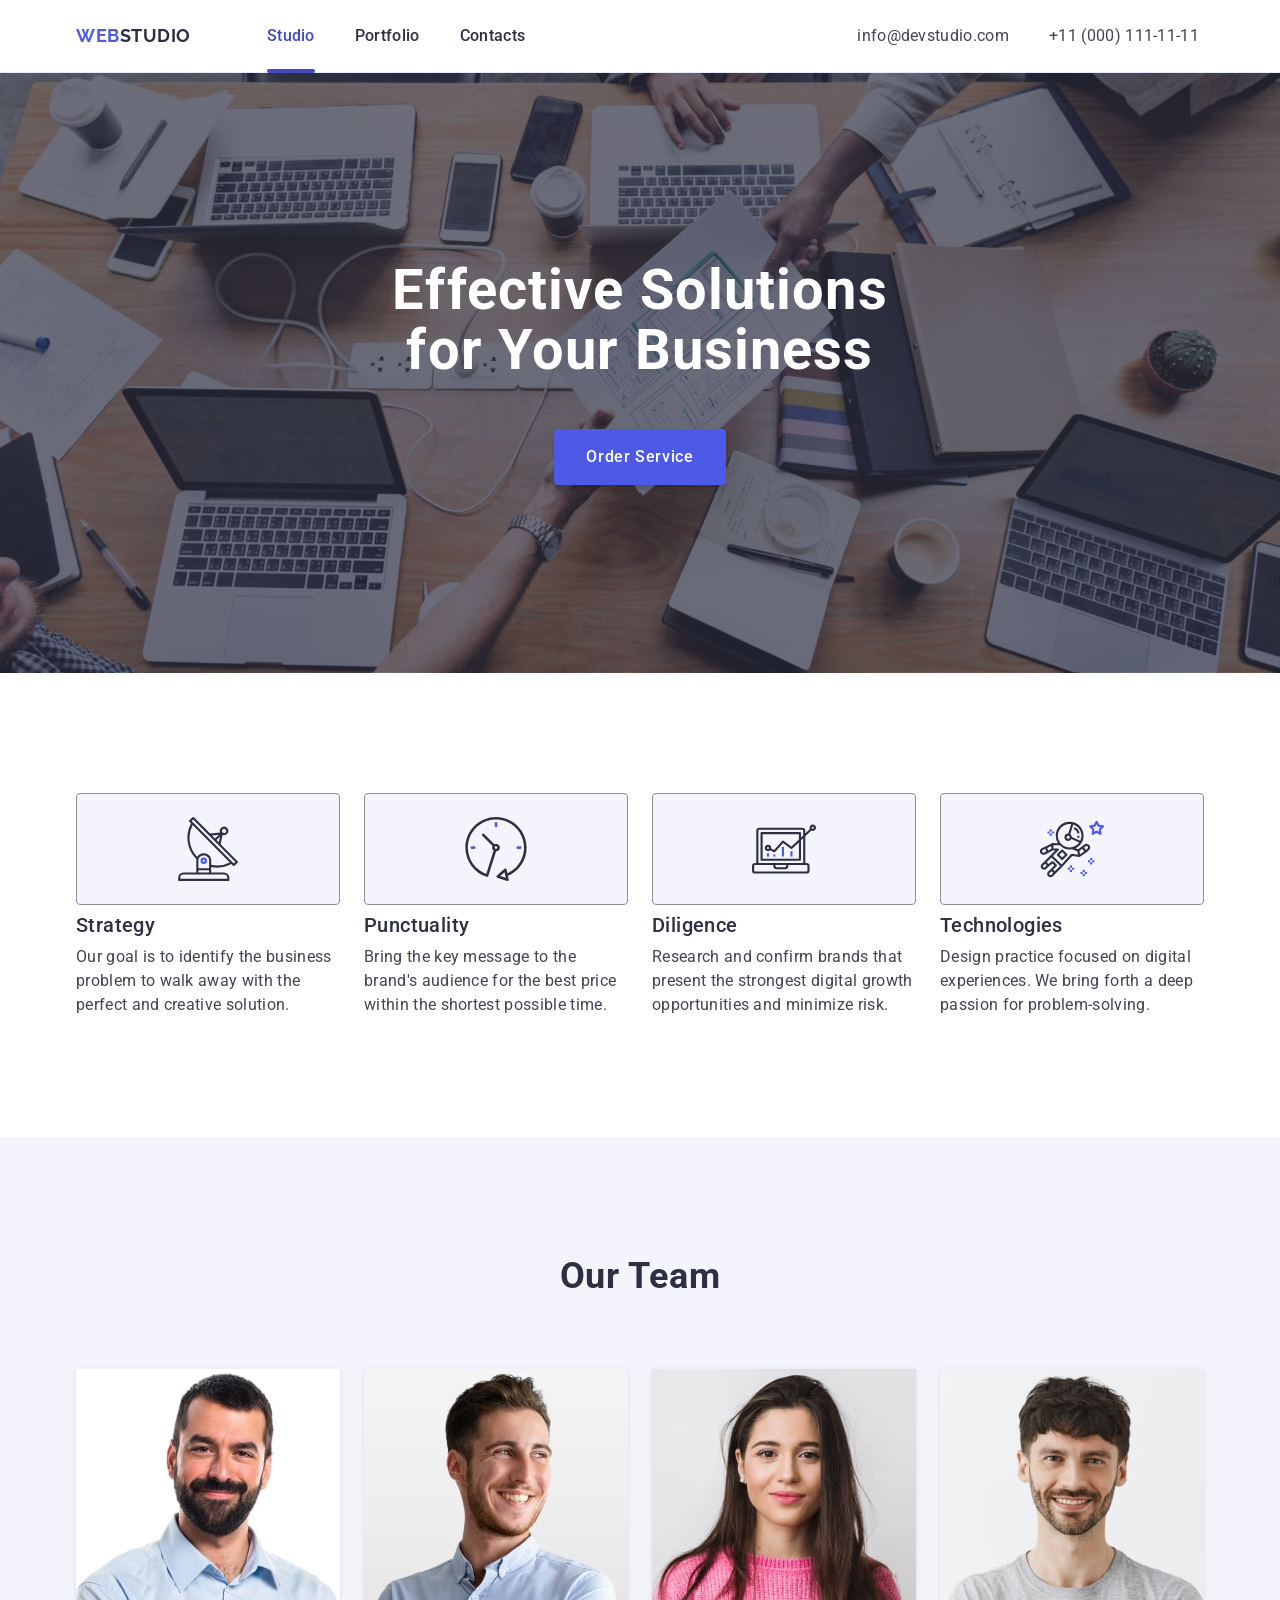
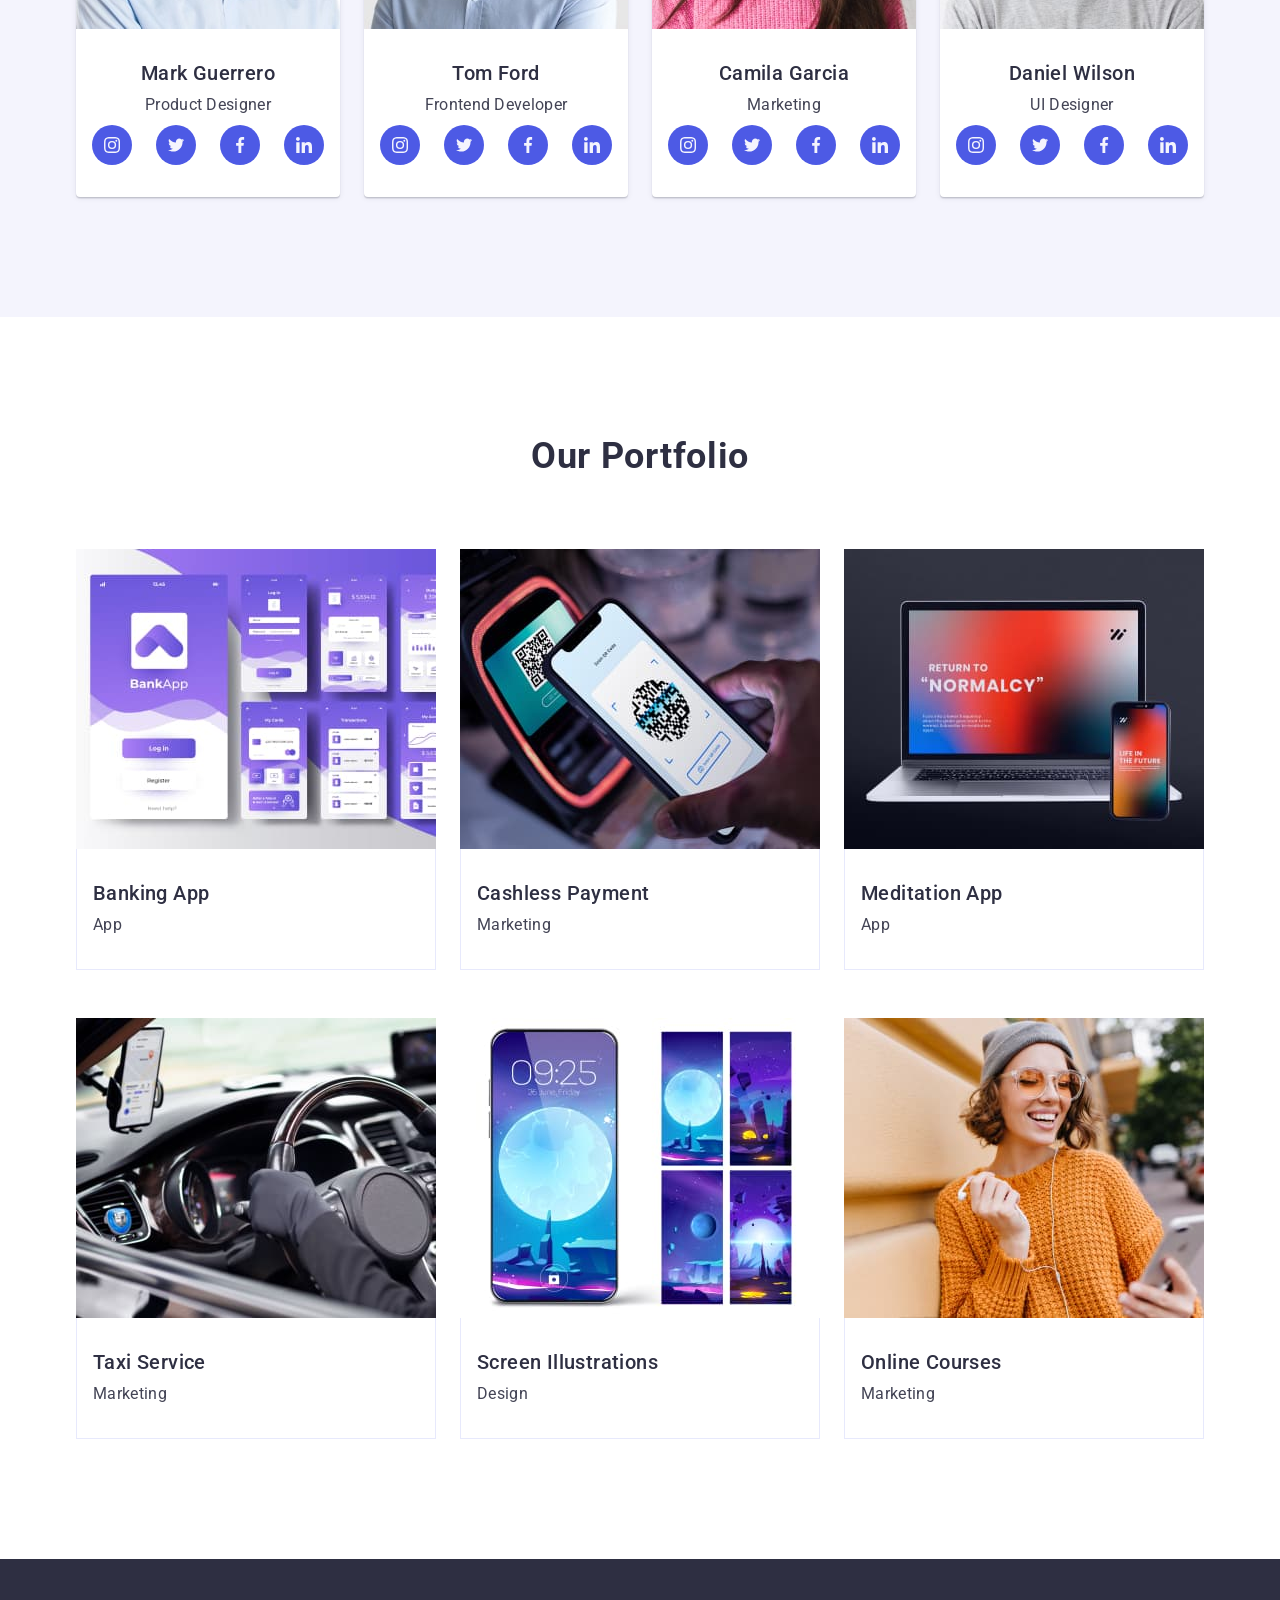
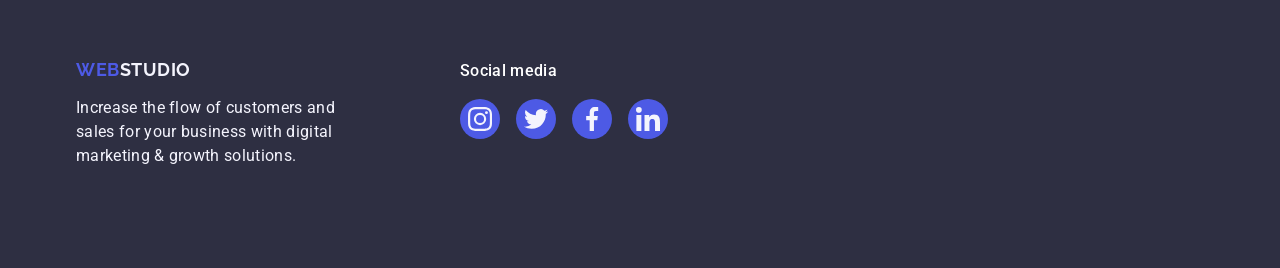
==== commit 9a7d8aab: "upgrade portfolio and footer" ====
--- a/index.html
+++ b/index.html
@@ -91,34 +91,34 @@
                             <h3 class="team-card-title">Mark Guerrero</h3>
                             <p class="team-text">Product Designer</p>
                             <ul class="tsl-list">
-                            <li>
-                                <a href="" class="tsl-item">
-                                    <svg width="40" height="40"> 
-                                        <use href="./images/icons.svg#icon-card-instagram"></use>
-                                    </svg>
-                                </a>
-                            </li>
-                            <li>
-                                <a href="" class="tsl-item">
-                                    <svg width="40" height="40"> 
-                                        <use href="./images/icons.svg#icon-card-twitter"></use>
-                                    </svg>
-                                </a>
-                            </li>
-                            <li>
-                                <a href="" class="tsl-item">
-                                    <svg width="40" height="40"> 
-                                        <use href="./images/icons.svg#icon-card-facebook"></use>
-                                    </svg>
-                                </a>
-                            </li>
-                            <li>
-                                <a href="" class="tsl-item">
-                                    <svg width="40" height="40"> 
-                                        <use href="./images/icons.svg#icon-card-linkedin"></use>
-                                    </svg>
-                                </a>
-                            </li>
+                                <li class="tsl-list-social-icon">
+                                    <a href="" class="tsl-item">
+                                        <svg class="tsl-svg">
+                                            <use href="./images/icons.svg#icon-instagram1"></use>
+                                        </svg>
+                                    </a>
+                                </li>
+                                <li class="tsl-list-social-icon">
+                                    <a href="" class="tsl-item">
+                                        <svg class="tsl-svg">
+                                            <use href="./images/icons.svg#icon-twitter1"></use>
+                                        </svg>
+                                    </a>
+                                </li>
+                                <li class="tsl-list-social-icon">
+                                    <a href="" class="tsl-item">
+                                        <svg class="tsl-svg">
+                                            <use href="./images/icons.svg#icon-facebook1"></use>
+                                        </svg>
+                                    </a>
+                                </li>
+                                <li class="tsl-list-social-icon">
+                                    <a href="" class="tsl-item">
+                                        <svg class="tsl-svg">
+                                            <use href="./images/icons.svg#icon-linkedin1"></use>
+                                        </svg>
+                                    </a>
+                                </li>
                             </ul>
                         </div>
                     </li>
@@ -128,31 +128,31 @@
                             <h3 class="team-card-title">Tom Ford</h3>
                             <p class="team-text">Frontend Developer</p>
                             <ul class="tsl-list">
-                                <li>
-                                    <a href="" class="tsl-item">
-                                        <svg width="40" height="40"> 
-                                            <use href="./images/icons.svg#icon-card-instagram"></use>
-                                        </svg>
-                                    </a>
-                                </li>
-                                <li>
-                                    <a href="" class="tsl-item">
-                                        <svg width="40" height="40"> 
-                                            <use href="./images/icons.svg#icon-card-twitter"></use>
-                                        </svg>
-                                    </a>
-                                </li>
-                                <li>
-                                    <a href="" class="tsl-item">
-                                        <svg width="40" height="40"> 
-                                            <use href="./images/icons.svg#icon-card-facebook"></use>
-                                        </svg>
-                                    </a>
-                                </li>
-                                <li>
-                                    <a href="" class="tsl-item">
-                                        <svg width="40" height="40"> 
-                                            <use href="./images/icons.svg#icon-card-linkedin"></use>
+                                <li class="tsl-list-social-icon">
+                                    <a href="" class="tsl-item">
+                                        <svg class="tsl-svg">
+                                            <use href="./images/icons.svg#icon-instagram1"></use>
+                                        </svg>
+                                    </a>
+                                </li>
+                                <li class="tsl-list-social-icon">
+                                    <a href="" class="tsl-item">
+                                        <svg class="tsl-svg">
+                                            <use href="./images/icons.svg#icon-twitter1"></use>
+                                        </svg>
+                                    </a>
+                                </li>
+                                <li class="tsl-list-social-icon">
+                                    <a href="" class="tsl-item">
+                                        <svg class="tsl-svg"> 
+                                            <use href="./images/icons.svg#icon-facebook1"></use>
+                                        </svg>
+                                    </a>
+                                </li>
+                                <li class="tsl-list-social-icon">
+                                    <a href="" class="tsl-item">
+                                        <svg class="tsl-svg"> 
+                                            <use href="./images/icons.svg#icon-linkedin1"></use>
                                         </svg>
                                     </a>
                                 </li>
@@ -165,34 +165,34 @@
                             <h3 class="team-card-title">Camila Garcia</h3>
                             <p class="team-text">Marketing</p>
                             <ul class="tsl-list">
-                            <li>
-                                <a href="" class="tsl-item">
-                                    <svg width="40" height="40"> 
-                                        <use href="./images/icons.svg#icon-card-instagram"></use>
-                                    </svg>
-                                </a>
-                            </li>
-                            <li>
-                                <a href="" class="tsl-item">
-                                    <svg width="40" height="40"> 
-                                        <use href="./images/icons.svg#icon-card-twitter"></use>
-                                    </svg>
-                                </a>
-                            </li>
-                            <li>
-                                <a href="" class="tsl-item">
-                                    <svg width="40" height="40"> 
-                                        <use href="./images/icons.svg#icon-card-facebook"></use>
-                                    </svg>
-                                </a>
-                            </li>
-                            <li>
-                                <a href="" class="tsl-item">
-                                    <svg width="40" height="40"> 
-                                        <use href="./images/icons.svg#icon-card-linkedin"></use>
-                                    </svg>
-                                </a>
-                            </li>
+                                <li class="tsl-list-social-icon">
+                                    <a href="" class="tsl-item">
+                                        <svg class="tsl-svg">
+                                            <use href="./images/icons.svg#icon-instagram1"></use>
+                                        </svg>
+                                    </a>
+                                </li>
+                                <li class="tsl-list-social-icon">
+                                    <a href="" class="tsl-item">
+                                        <svg class="tsl-svg">
+                                            <use href="./images/icons.svg#icon-twitter1"></use>
+                                        </svg>
+                                    </a>
+                                </li>
+                                <li class="tsl-list-social-icon">
+                                    <a href="" class="tsl-item">
+                                        <svg class="tsl-svg">
+                                            <use href="./images/icons.svg#icon-facebook1"></use>
+                                        </svg>
+                                    </a>
+                                </li>
+                                <li class="tsl-list-social-icon">
+                                    <a href="" class="tsl-item">
+                                        <svg class="tsl-svg">
+                                            <use href="./images/icons.svg#icon-linkedin1"></use>
+                                        </svg>
+                                    </a>
+                                </li>
                             </ul>
                         </div>
                     </li>
@@ -202,38 +202,35 @@
                             <h3 class="team-card-title">Daniel Wilson</h3>
                             <p class="team-text">UI Designer</p>
                             <ul class="tsl-list">
-                            <li>
-                                <a href="" class="tsl-item">
-                                    <svg width="40" height="40"> 
-                                        <use href="./images/icons.svg#icon-card-instagram"></use>
-                                    </svg>
-                                </a>
-                            </li>
-                            <li>
-                                <a href="" class="tsl-item">
-                                    <svg width="40" height="40"> 
-                                        <use href="./images/icons.svg#icon-card-twitter"></use>
-                                    </svg>
-                                </a>
-                            </li>
-                            <li>
-                                <a href="" class="tsl-item">
-                                    <svg width="40" height="40"> 
-                                        <use href="./images/icons.svg#icon-card-facebook"></use>
-                                    </svg>
-                                </a>
-                            </li>
-                            <li>
-                                <a href="" class="tsl-item">
-                                    <svg width="40" height="40"> 
-                                        <use href="./images/icons.svg#icon-card-linkedin"></use>
-                                    </svg>
-                                </a>
-                            </li>
+                                <li class="tsl-list-social-icon">
+                                    <a href="" class="tsl-item">
+                                        <svg class="tsl-svg">
+                                            <use href="./images/icons.svg#icon-instagram1"></use>
+                                        </svg>
+                                    </a>
+                                </li>
+                                <li class="tsl-list-social-icon">
+                                    <a href="" class="tsl-item">
+                                        <svg class="tsl-svg">
+                                            <use href="./images/icons.svg#icon-twitter1"></use>
+                                        </svg>
+                                    </a>
+                                </li>
+                                <li class="tsl-list-social-icon">
+                                    <a href="" class="tsl-item">
+                                        <svg class="tsl-svg">
+                                            <use href="./images/icons.svg#icon-facebook1"></use>
+                                        </svg>
+                                    </a>
+                                </li>
+                                <li class="tsl-list-social-icon">
+                                    <a href="" class="tsl-item">
+                                        <svg class="tsl-svg">
+                                            <use href="./images/icons.svg#icon-linkedin1"></use>
+                                        </svg>
+                                    </a>
+                                </li>
                             </ul>
-                        </div>
-                    </li>
-                </ul>
                         </div>
                     </li>
                 </ul>
@@ -246,12 +243,8 @@
                     <li class="portfolio-card">
                         <div class="portfolio-overlay-base">
                             <img width="360" height="300" src="./images/portfolio1.jpg" alt="Picture banking application">
-                                <div class="overlay">
-                                    <p class="overlay-text">14 Stylish and User-Friendly App Design 
-                                        Concepts · Task Manager App · Calorie 
-                                        Tracker App · Exotic Fruit Ecommerce 
-                                        App · Cloud Storage App</p>
-                                </div>
+                            <p class="overlay">14 Stylish and User-Friendly App Design Concepts · Task Manager App · Calorie 
+                                Tracker App · Exotic Fruit Ecommerce App · Cloud Storage App</p>
                         </div>
                         <div class="portfolio-item">
                             <h3 class="portfolio-title-card">Banking App</h3>
@@ -261,12 +254,8 @@
                     <li class="portfolio-card">
                         <div class="portfolio-overlay-base">
                             <img width="360" height="300" src="./images/portfolio2.jpg" alt="Phone and gadget">
-                                <div class="overlay">
-                                    <p class="overlay-text">14 Stylish and User-Friendly App Design 
-                                        Concepts · Task Manager App · Calorie 
-                                        Tracker App · Exotic Fruit Ecommerce 
-                                        App · Cloud Storage App</p>
-                                </div>
+                            <p class="overlay">14 Stylish and User-Friendly App Design Concepts · Task Manager App · Calorie 
+                                Tracker App · Exotic Fruit Ecommerce App · Cloud Storage App</p>
                         </div>                        
                         <div class="portfolio-item">   
                             <h3 class="portfolio-title-card">Cashless Payment</h3>
@@ -276,12 +265,8 @@
                     <li class="portfolio-card">
                         <div class="portfolio-overlay-base">
                             <img width="360" height="300" src="./images/portfolio3.jpg" alt="Picture meditaion application">
-                                <div class="overlay">
-                                    <p class="overlay-text">14 Stylish and User-Friendly App Design 
-                                        Concepts · Task Manager App · Calorie 
-                                        Tracker App · Exotic Fruit Ecommerce 
-                                        App · Cloud Storage App</p>
-                                </div>
+                            <p class="overlay">14 Stylish and User-Friendly App Design Concepts · Task Manager App · Calorie 
+                                Tracker App · Exotic Fruit Ecommerce App · Cloud Storage App</p>
                         </div>
                         <div class="portfolio-item">
                             <h3 class="portfolio-title-card">Meditation App</h3>
@@ -291,12 +276,8 @@
                     <li class="portfolio-card">
                         <div class="portfolio-overlay-base">
                             <img width="360" height="300" src="./images/portfolio4.jpg" alt="Taxi Service">
-                                <div class="overlay">
-                                    <p class="overlay-text">14 Stylish and User-Friendly App Design 
-                                        Concepts · Task Manager App · Calorie 
-                                        Tracker App · Exotic Fruit Ecommerce 
-                                        App · Cloud Storage App</p>
-                                </div>
+                            <p class="overlay">14 Stylish and User-Friendly App Design Concepts · Task Manager App · Calorie 
+                                Tracker App · Exotic Fruit Ecommerce App · Cloud Storage App</p>
                         </div>
                         <div class="portfolio-item">
                             <h3 class="portfolio-title-card">Taxi Service</h3>
@@ -306,12 +287,8 @@
                     <li class="portfolio-card">
                         <div class="portfolio-overlay-base">
                             <img width="360" height="300" src="./images/portfolio5.jpg" alt="Picture meditaion application">
-                                <div class="overlay">
-                                    <p class="overlay-text">14 Stylish and User-Friendly App Design 
-                                        Concepts · Task Manager App · Calorie 
-                                        Tracker App · Exotic Fruit Ecommerce 
-                                        App · Cloud Storage App</p>
-                                </div>
+                            <p class="overlay">14 Stylish and User-Friendly App Design Concepts · Task Manager App · Calorie 
+                                Tracker App · Exotic Fruit Ecommerce App · Cloud Storage App</p>
                         </div>
                         <div class="portfolio-item">
                             <h3 class="portfolio-title-card">Screen Illustrations</h3>
@@ -321,12 +298,8 @@
                     <li class="portfolio-card">
                         <div class="portfolio-overlay-base">
                             <img width="360" height="300" src="./images/portfolio6.jpg" alt="Picture meditaion application">
-                                <div class="overlay">
-                                    <p class="overlay-text">14 Stylish and User-Friendly App Design 
-                                        Concepts · Task Manager App · Calorie 
-                                        Tracker App · Exotic Fruit Ecommerce 
-                                        App · Cloud Storage App</p>
-                                </div>
+                            <p class="overlay">14 Stylish and User-Friendly App Design Concepts · Task Manager App · Calorie 
+                                Tracker App · Exotic Fruit Ecommerce App · Cloud Storage App</p>
                         </div>
                         <div class="portfolio-item">
                             <h3 class="portfolio-title-card">Online Courses</h3>
@@ -339,49 +312,49 @@
     </main>
     <footer class="footer">
         <div class="container">
-            <ul class="footer-list">
-                <li>
+            <div class="footer-list">
+                <div class="footer-block-one">
                     <a class="logo footer-link" href="./index.html">WEB<span class="logo-studio-footer">Studio</span></a>
                     <p class="footer-text">
                         Increase the flow of customers and
                         sales for your business with digital
                         marketing & growth solutions.
                     </p>
-                </li>
-                <li>
+                </div>
+                <div>
                     <p class="footer-title">Social media</p>
                     <ul class="footer-sl-list">
-                        <li>
+                        <li class="footer-list-social-icon">
                             <a class="f-sl-link" href="">
-                                <svg class="footer-sl-item" width="24" height="24"> 
+                                <svg class="footer-sl-svg"> 
                                     <use href="./images/icons.svg#icon-instagram1"></use>
                                 </svg>
                             </a>
                         </li>
-                        <li>
+                        <li class="footer-list-social-icon">
                             <a class="f-sl-link" href="">
-                                <svg class="footer-sl-item" width="24" height="24"> 
+                                <svg class="footer-sl-svg"> 
                                     <use href="./images/icons.svg#icon-twitter1"></use>
                                 </svg>
                             </a>
                         </li>
-                        <li>
+                        <li class="footer-list-social-icon">
                             <a class="f-sl-link" href="">
-                                <svg class="footer-sl-item" width="24" height="24"> 
+                                <svg class="footer-sl-svg"> 
                                     <use href="./images/icons.svg#icon-facebook1"></use>
                                 </svg>
                             </a>
                         </li>
-                        <li>
+                        <li class="footer-list-social-icon">
                             <a class="f-sl-link" href="">
-                                <svg class="footer-sl-item" width="24" height="24"> 
+                                <svg class="footer-sl-svg"> 
                                     <use href="./images/icons.svg#icon-linkedin1"></use>
                                 </svg>
                             </a>
                         </li>
                     </ul>           
-                </li>
-            </ul>
+                </div>
+            </div>
         </div>
     </footer>
 </body>
--- a/css/styles.css
+++ b/css/styles.css
@@ -153,8 +153,10 @@
 font-style: normal;
 color:#434455;
 display : block;
-padding: 24px 0px 24px 0px
-}
+padding: 24px 0px 24px 0px;
+transition: color 250ms cubic-bezier(0.4, 0, 0.2, 1);
+}
+
 .contacts:hover, .contacts:focus {
     color: var(--buttonbackcol);
 }
@@ -203,14 +205,13 @@
     padding: 16px 32px;
     margin-top: 48px;
     box-shadow: 0 4px 4px rgba(0, 0, 0, 0.15);
-    border: none;     
-}
-.button-order:hover {
+    border: none;   
+    transition: background-color 250ms cubic-bezier(0.4, 0, 0.2, 1);  
+}
+.button-order:hover, .button-order:focus {
     background-color: var(--buttonbackcol);
 }
-.button-order:focus {
-    background-color: var(--buttonbackcol);
-}
+
 .section {
     padding: 120px 0px;
 }
@@ -335,9 +336,9 @@
     gap: 24px;
     justify-content: center;
 }
-.tsl-list > li {
-    margin: 0;
-    height: 48px;
+.tsl-list-social-icon {
+    width: 40px;
+    height: 40px;
 }
 .tsl-item {
     width: 100%;
@@ -345,11 +346,17 @@
     display: flex;
     align-items: center;
     justify-content: center;
-    fill: #4D5AE5;
-    transition: fill 250ms cubic-bezier(0.4, 0, 0.2, 1);
+    background-color: #4D5AE5;
+    border-radius: 50%;
+    transition: background-color 250ms cubic-bezier(0.4, 0, 0.2, 1);
+}
+.tsl-svg {
+    width: 16px;
+    height: 16px;
+    fill: #f4f4fd;
 }
 .tsl-item:hover, .tsl-item:focus     {
-    fill: #404BBF;
+    background-color: #404BBF;
 }
 
 /* секция Portfolio */
@@ -387,22 +394,27 @@
 }
 
 .overlay {
+    font-size: 16px;
+    line-height: 1.5;
+    letter-spacing: 0.02em;
     position: absolute;
     top: 0;
     left: 0;
     transform: translateY(100%);
-    transition: transform 500ms;
+    transition: transform 250ms cubic-bezier(0.4, 0, 0.2, 1);
     display: flex;
     justify-content: center;
     width: 100%;
     height: 100%;
     background-color: #4D5AE5;
-}
-
-.overlay-text {
+    padding: 40px 32px;
+    color: var(--footerlogocol);
+}
+
+/* .overlay-text {
     padding: 40px 32px 0 32px;
     color: var(--footerlogocol);
-}
+} */
 
 .portfolio-item {
     background-color: #ffffff;
@@ -444,9 +456,13 @@
 }
 .footer-list {
     display: flex;
-    gap:120px;
-    margin: 0;   
-}
+    
+    align-items: baseline;
+}
+.footer-block-one {
+    margin-right: 120px;
+}
+
 footer .logo{
     padding: 0;
 }
@@ -465,7 +481,8 @@
     line-height: 1.5;
     letter-spacing: 0.02em; 
     color: var(--fullwhitecolor);  
-    display : block; 
+    display : block;
+    margin-bottom: 16px; 
 }
 .footer-sl-list {
     list-style: none;
@@ -475,7 +492,7 @@
     padding: 0;
     gap: 16px;
 }
-.footer-sl-list > li {
+.footer-list-social-icon {
     width: 40px;
     height: 40px;
 }
@@ -485,13 +502,14 @@
     display: flex;
     align-items: center;
     justify-content: center;
-    fill :#fff;
     border-radius: 50%;
     background-color: #4D5AE5;
     transition: background-color 250ms cubic-bezier(0.4, 0, 0.2, 1) 0ms, fill 250ms cubic-bezier(0.4, 0, 0.2, 1) 0ms;
 }
-.footer-sl-item {
-
+.footer-sl-svg {
+    width: 24px;
+    height: 24px;
+    fill:#f4f4fd;
 }
 .f-sl-link:hover, .f-sl-link:focus {
     background-color: var(--sociallinkcolor);
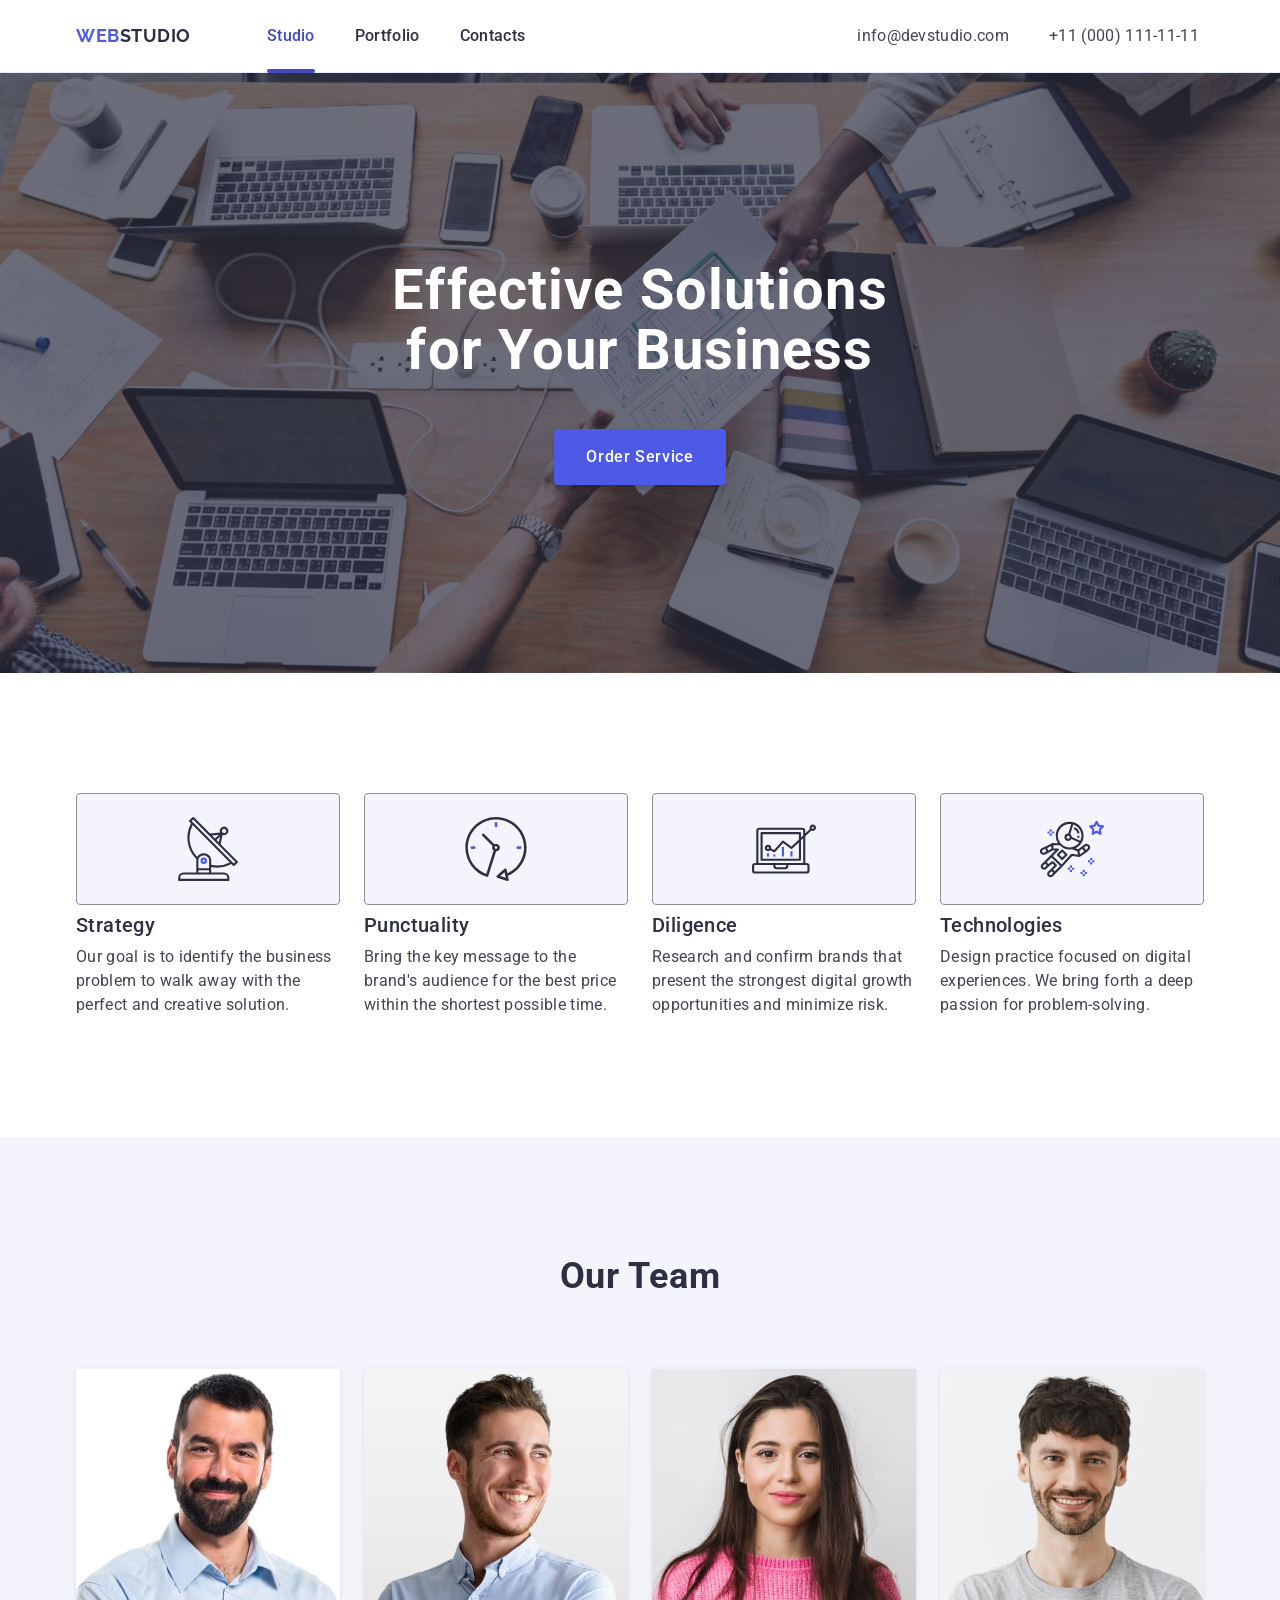
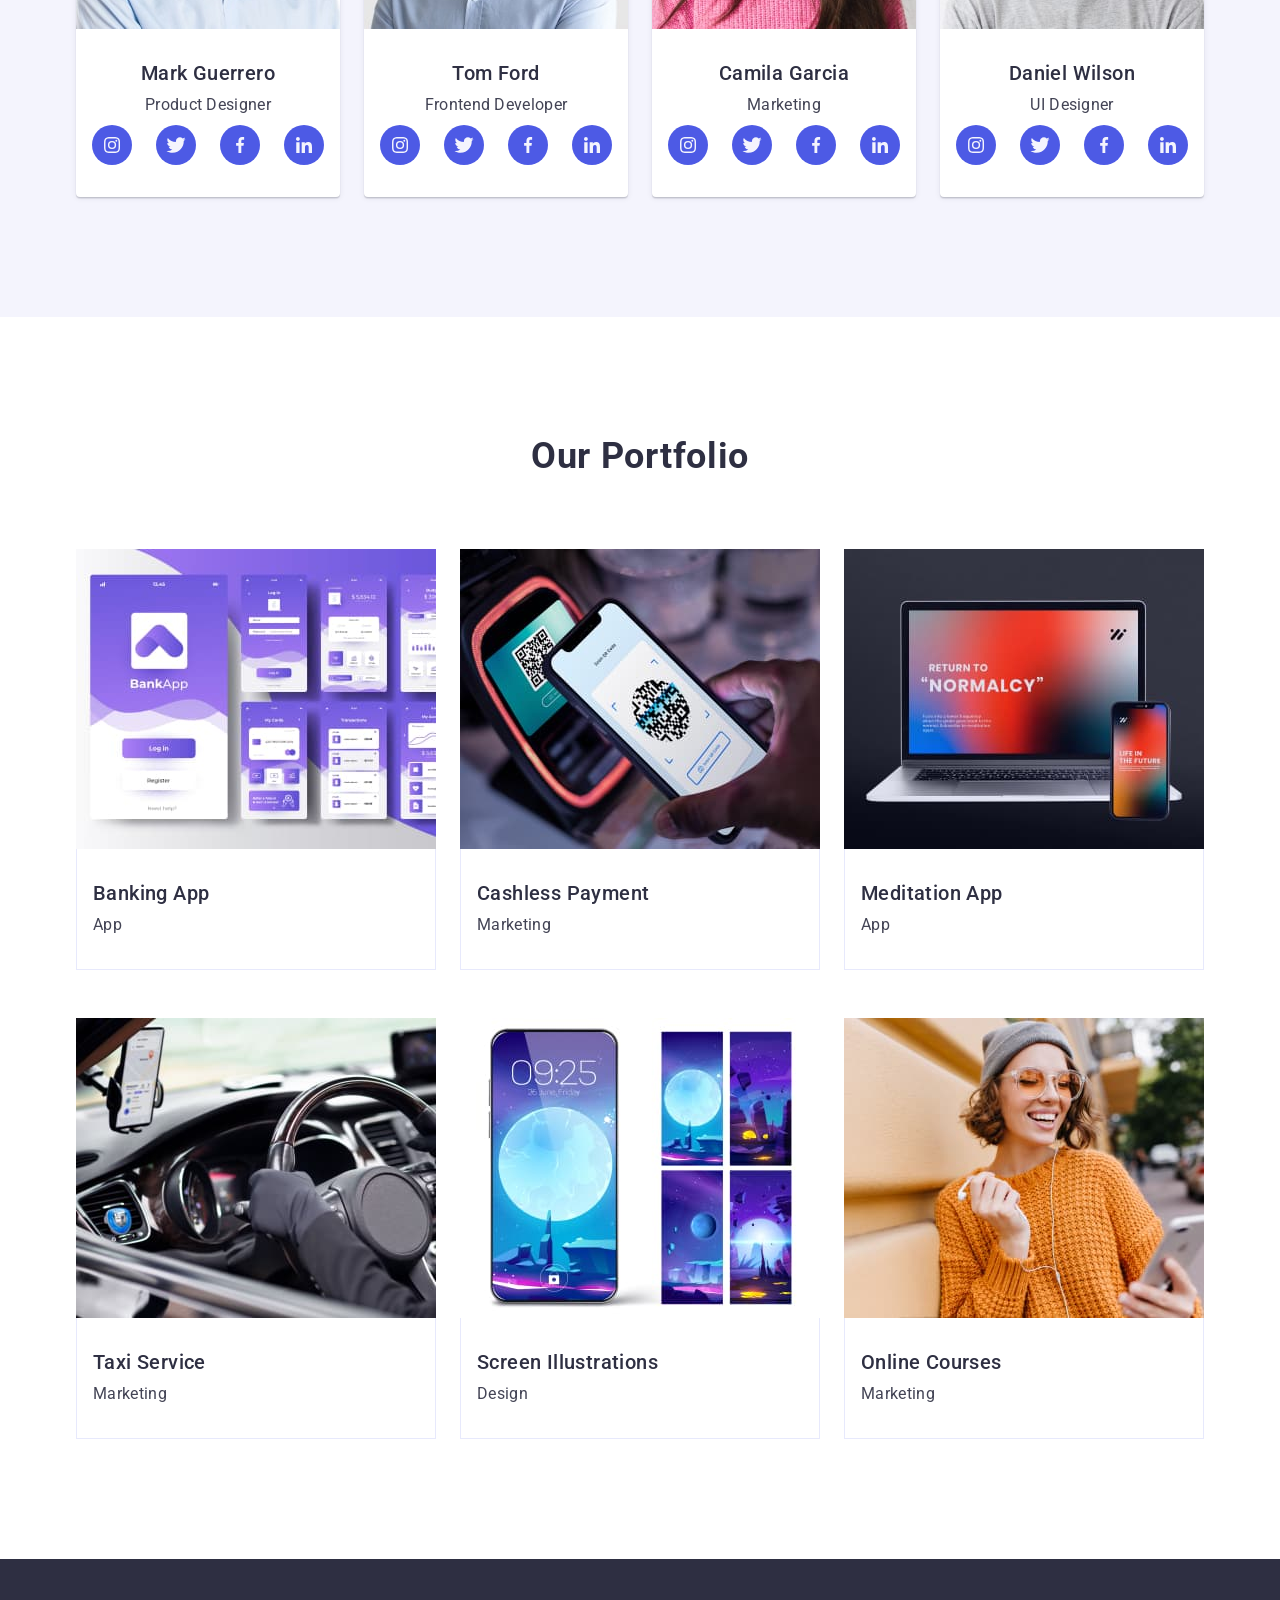
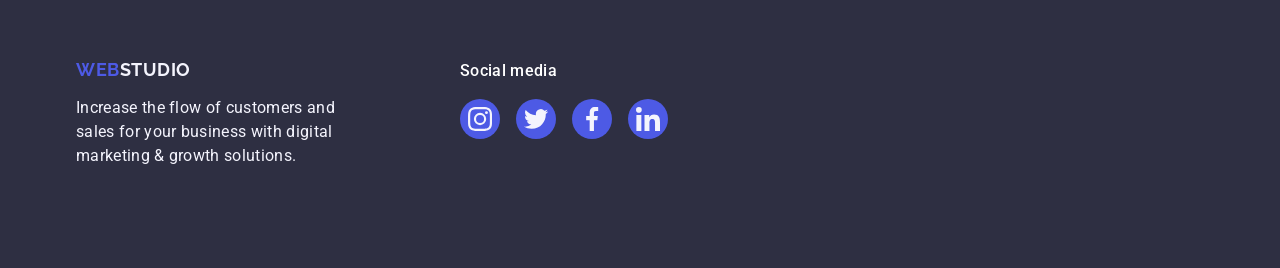
==== commit 88ae6642: "new update footer" ====
--- a/index.html
+++ b/index.html
@@ -93,28 +93,28 @@
                             <ul class="tsl-list">
                                 <li class="tsl-list-social-icon">
                                     <a href="" class="tsl-item">
-                                        <svg class="tsl-svg">
+                                        <svg with="16" height="16" class="tsl-svg">
                                             <use href="./images/icons.svg#icon-instagram1"></use>
                                         </svg>
                                     </a>
                                 </li>
-                                <li class="tsl-list-social-icon">
-                                    <a href="" class="tsl-item">
-                                        <svg class="tsl-svg">
+                                <li with="16" height="16" class="tsl-list-social-icon">
+                                    <a href="" class="tsl-item">
+                                        <svg with="16" height="16" class="tsl-svg">
                                             <use href="./images/icons.svg#icon-twitter1"></use>
                                         </svg>
                                     </a>
                                 </li>
-                                <li class="tsl-list-social-icon">
-                                    <a href="" class="tsl-item">
-                                        <svg class="tsl-svg">
+                                <li with="16" height="16" class="tsl-list-social-icon">
+                                    <a href="" class="tsl-item">
+                                        <svg with="16" height="16" class="tsl-svg">
                                             <use href="./images/icons.svg#icon-facebook1"></use>
                                         </svg>
                                     </a>
                                 </li>
-                                <li class="tsl-list-social-icon">
-                                    <a href="" class="tsl-item">
-                                        <svg class="tsl-svg">
+                                <li with="16" height="16" class="tsl-list-social-icon">
+                                    <a href="" class="tsl-item">
+                                        <svg with="16" height="16" class="tsl-svg">
                                             <use href="./images/icons.svg#icon-linkedin1"></use>
                                         </svg>
                                     </a>
@@ -130,28 +130,28 @@
                             <ul class="tsl-list">
                                 <li class="tsl-list-social-icon">
                                     <a href="" class="tsl-item">
-                                        <svg class="tsl-svg">
+                                        <svg with="16" height="16" class="tsl-svg">
                                             <use href="./images/icons.svg#icon-instagram1"></use>
                                         </svg>
                                     </a>
                                 </li>
                                 <li class="tsl-list-social-icon">
                                     <a href="" class="tsl-item">
-                                        <svg class="tsl-svg">
+                                        <svg with="16" height="16" class="tsl-svg">
                                             <use href="./images/icons.svg#icon-twitter1"></use>
                                         </svg>
                                     </a>
                                 </li>
                                 <li class="tsl-list-social-icon">
                                     <a href="" class="tsl-item">
-                                        <svg class="tsl-svg"> 
+                                        <svg with="16" height="16" class="tsl-svg"> 
                                             <use href="./images/icons.svg#icon-facebook1"></use>
                                         </svg>
                                     </a>
                                 </li>
                                 <li class="tsl-list-social-icon">
                                     <a href="" class="tsl-item">
-                                        <svg class="tsl-svg"> 
+                                        <svg with="16" height="16" class="tsl-svg"> 
                                             <use href="./images/icons.svg#icon-linkedin1"></use>
                                         </svg>
                                     </a>
@@ -167,28 +167,28 @@
                             <ul class="tsl-list">
                                 <li class="tsl-list-social-icon">
                                     <a href="" class="tsl-item">
-                                        <svg class="tsl-svg">
+                                        <svg with="16" height="16" class="tsl-svg">
                                             <use href="./images/icons.svg#icon-instagram1"></use>
                                         </svg>
                                     </a>
                                 </li>
                                 <li class="tsl-list-social-icon">
                                     <a href="" class="tsl-item">
-                                        <svg class="tsl-svg">
+                                        <svg with="16" height="16" class="tsl-svg">
                                             <use href="./images/icons.svg#icon-twitter1"></use>
                                         </svg>
                                     </a>
                                 </li>
                                 <li class="tsl-list-social-icon">
                                     <a href="" class="tsl-item">
-                                        <svg class="tsl-svg">
+                                        <svg with="16" height="16" class="tsl-svg">
                                             <use href="./images/icons.svg#icon-facebook1"></use>
                                         </svg>
                                     </a>
                                 </li>
                                 <li class="tsl-list-social-icon">
                                     <a href="" class="tsl-item">
-                                        <svg class="tsl-svg">
+                                        <svg with="16" height="16" class="tsl-svg">
                                             <use href="./images/icons.svg#icon-linkedin1"></use>
                                         </svg>
                                     </a>
@@ -204,28 +204,28 @@
                             <ul class="tsl-list">
                                 <li class="tsl-list-social-icon">
                                     <a href="" class="tsl-item">
-                                        <svg class="tsl-svg">
+                                        <svg with="16" height="16" class="tsl-svg">
                                             <use href="./images/icons.svg#icon-instagram1"></use>
                                         </svg>
                                     </a>
                                 </li>
                                 <li class="tsl-list-social-icon">
                                     <a href="" class="tsl-item">
-                                        <svg class="tsl-svg">
+                                        <svg with="16" height="16" class="tsl-svg">
                                             <use href="./images/icons.svg#icon-twitter1"></use>
                                         </svg>
                                     </a>
                                 </li>
                                 <li class="tsl-list-social-icon">
                                     <a href="" class="tsl-item">
-                                        <svg class="tsl-svg">
+                                        <svg with="16" height="16" class="tsl-svg">
                                             <use href="./images/icons.svg#icon-facebook1"></use>
                                         </svg>
                                     </a>
                                 </li>
                                 <li class="tsl-list-social-icon">
                                     <a href="" class="tsl-item">
-                                        <svg class="tsl-svg">
+                                        <svg with="16" height="16" class="tsl-svg">
                                             <use href="./images/icons.svg#icon-linkedin1"></use>
                                         </svg>
                                     </a>
@@ -311,49 +311,47 @@
         </section>
     </main>
     <footer class="footer">
-        <div class="container">
-            <div class="footer-list">
-                <div class="footer-block-one">
-                    <a class="logo footer-link" href="./index.html">WEB<span class="logo-studio-footer">Studio</span></a>
-                    <p class="footer-text">
-                        Increase the flow of customers and
-                        sales for your business with digital
-                        marketing & growth solutions.
-                    </p>
-                </div>
-                <div>
-                    <p class="footer-title">Social media</p>
-                    <ul class="footer-sl-list">
-                        <li class="footer-list-social-icon">
-                            <a class="f-sl-link" href="">
-                                <svg class="footer-sl-svg"> 
-                                    <use href="./images/icons.svg#icon-instagram1"></use>
-                                </svg>
-                            </a>
-                        </li>
-                        <li class="footer-list-social-icon">
-                            <a class="f-sl-link" href="">
-                                <svg class="footer-sl-svg"> 
-                                    <use href="./images/icons.svg#icon-twitter1"></use>
-                                </svg>
-                            </a>
-                        </li>
-                        <li class="footer-list-social-icon">
-                            <a class="f-sl-link" href="">
-                                <svg class="footer-sl-svg"> 
-                                    <use href="./images/icons.svg#icon-facebook1"></use>
-                                </svg>
-                            </a>
-                        </li>
-                        <li class="footer-list-social-icon">
-                            <a class="f-sl-link" href="">
-                                <svg class="footer-sl-svg"> 
-                                    <use href="./images/icons.svg#icon-linkedin1"></use>
-                                </svg>
-                            </a>
-                        </li>
-                    </ul>           
-                </div>
+        <div class="footer-list container">
+            <div class="footer-block-one">
+                <a class="logo footer-link" href="./index.html">WEB<span class="logo-studio-footer">Studio</span></a>
+                <p class="footer-text">
+                    Increase the flow of customers and
+                    sales for your business with digital
+                    marketing & growth solutions.
+                </p>
+            </div>
+            <div>
+                <p class="footer-title">Social media</p>
+                <ul class="footer-sl-list">
+                    <li class="footer-list-social-icon">
+                        <a class="f-sl-link" href="">
+                            <svg class="footer-sl-svg">
+                                <use href="./images/icons.svg#icon-instagram1"></use>
+                            </svg>
+                        </a>
+                    </li>
+                    <li class="footer-list-social-icon">
+                        <a class="f-sl-link" href="">
+                            <svg class="footer-sl-svg">
+                                <use href="./images/icons.svg#icon-twitter1"></use>
+                            </svg>
+                        </a>
+                    </li>
+                    <li class="footer-list-social-icon">
+                        <a class="f-sl-link" href="">
+                            <svg class="footer-sl-svg">
+                                <use href="./images/icons.svg#icon-facebook1"></use>
+                            </svg>
+                        </a>
+                    </li>
+                    <li class="footer-list-social-icon">
+                        <a class="f-sl-link" href="">
+                            <svg class="footer-sl-svg">
+                                <use href="./images/icons.svg#icon-linkedin1"></use>
+                            </svg>
+                        </a>
+                    </li>
+                </ul>
             </div>
         </div>
     </footer>
--- a/css/styles.css
+++ b/css/styles.css
@@ -351,8 +351,6 @@
     transition: background-color 250ms cubic-bezier(0.4, 0, 0.2, 1);
 }
 .tsl-svg {
-    width: 16px;
-    height: 16px;
     fill: #f4f4fd;
 }
 .tsl-item:hover, .tsl-item:focus     {
@@ -455,8 +453,7 @@
     padding: 100px 0px;
 }
 .footer-list {
-    display: flex;
-    
+    display: flex; 
     align-items: baseline;
 }
 .footer-block-one {
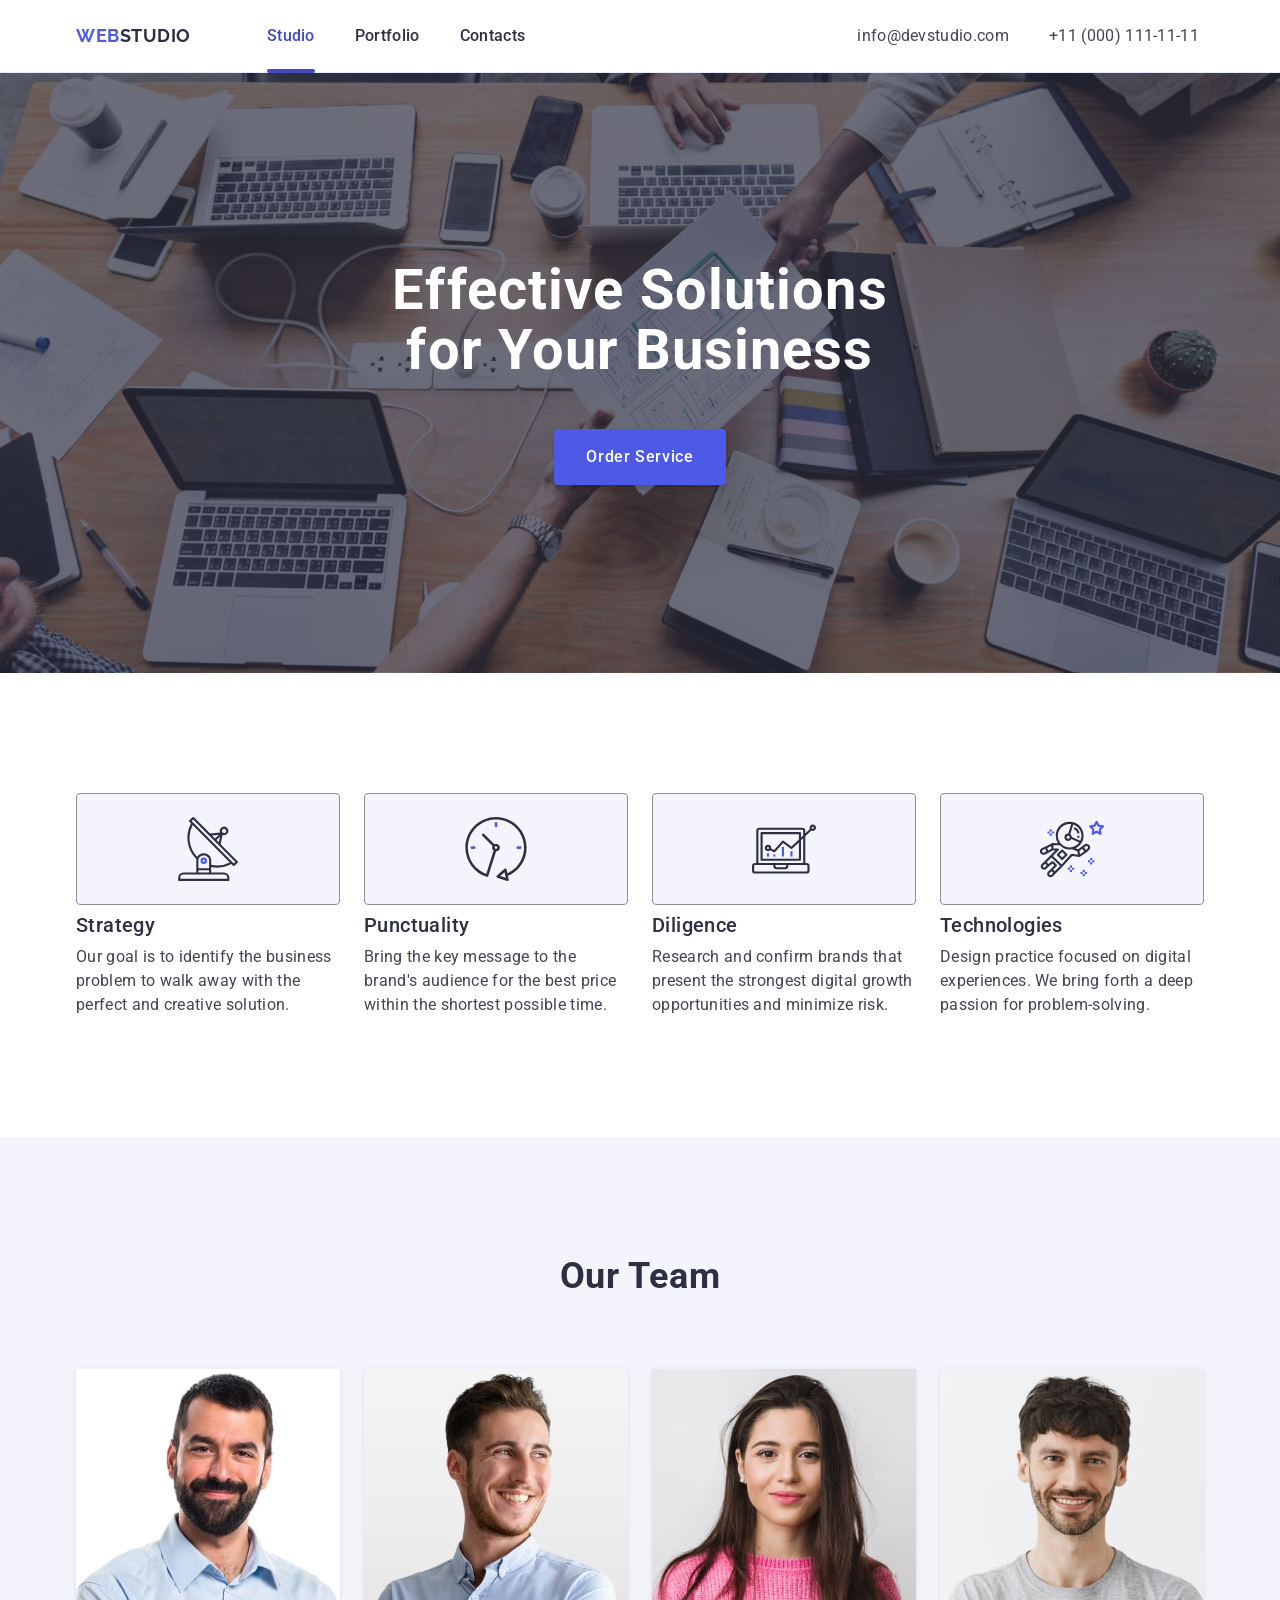
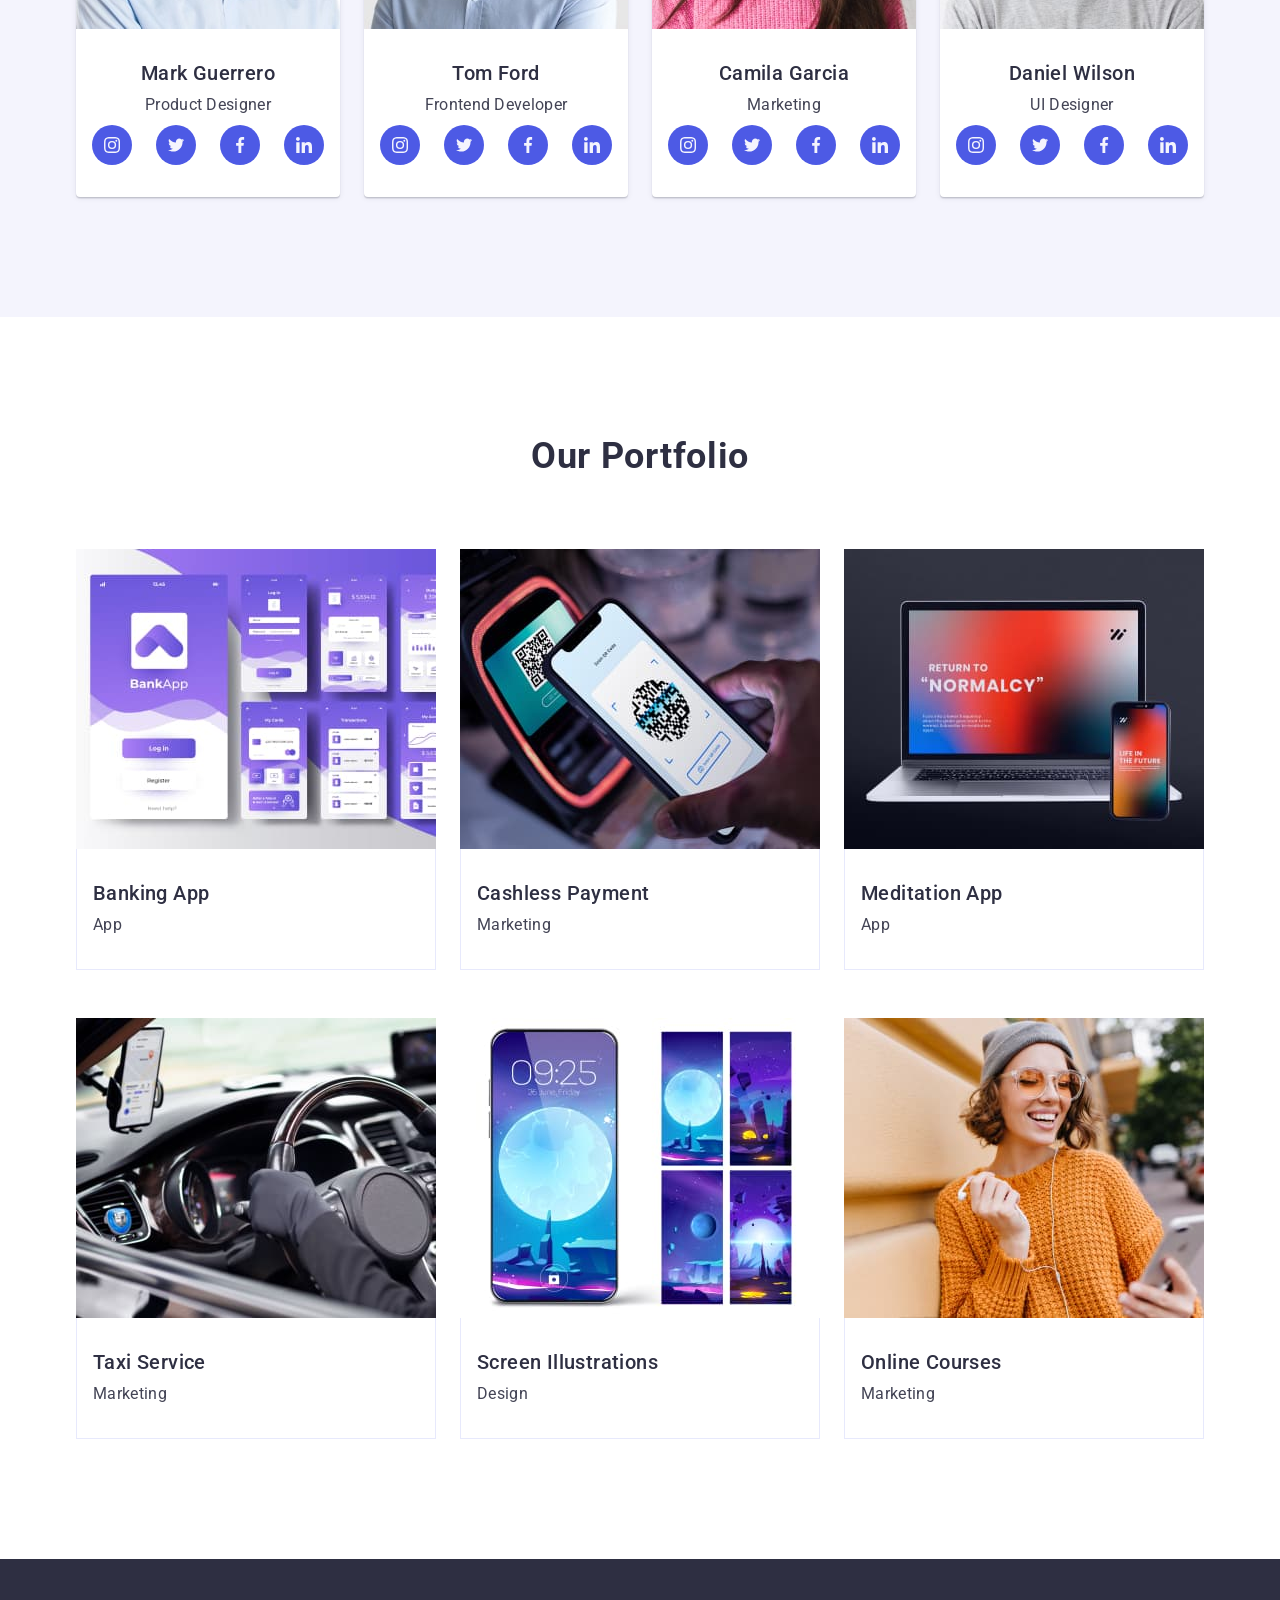
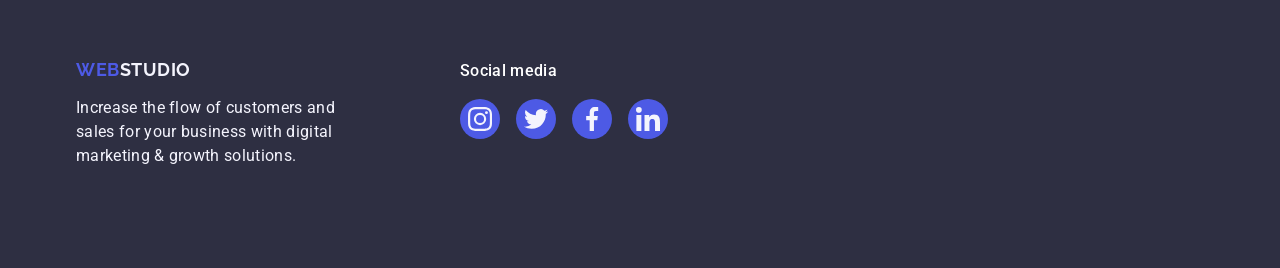
==== commit f500d569: "bugs...." ====
--- a/index.html
+++ b/index.html
@@ -93,28 +93,28 @@
                             <ul class="tsl-list">
                                 <li class="tsl-list-social-icon">
                                     <a href="" class="tsl-item">
-                                        <svg with="16" height="16" class="tsl-svg">
+                                        <svg width="16" height="16" class="tsl-svg">
                                             <use href="./images/icons.svg#icon-instagram1"></use>
                                         </svg>
                                     </a>
                                 </li>
-                                <li with="16" height="16" class="tsl-list-social-icon">
-                                    <a href="" class="tsl-item">
-                                        <svg with="16" height="16" class="tsl-svg">
+                                <li class="tsl-list-social-icon">
+                                    <a href="" class="tsl-item">
+                                        <svg width="16" height="16" class="tsl-svg">
                                             <use href="./images/icons.svg#icon-twitter1"></use>
                                         </svg>
                                     </a>
                                 </li>
-                                <li with="16" height="16" class="tsl-list-social-icon">
-                                    <a href="" class="tsl-item">
-                                        <svg with="16" height="16" class="tsl-svg">
+                                <li class="tsl-list-social-icon">
+                                    <a href="" class="tsl-item">
+                                        <svg width="16" height="16" class="tsl-svg">
                                             <use href="./images/icons.svg#icon-facebook1"></use>
                                         </svg>
                                     </a>
                                 </li>
-                                <li with="16" height="16" class="tsl-list-social-icon">
-                                    <a href="" class="tsl-item">
-                                        <svg with="16" height="16" class="tsl-svg">
+                                <li class="tsl-list-social-icon">
+                                    <a href="" class="tsl-item">
+                                        <svg width="16" height="16" class="tsl-svg">
                                             <use href="./images/icons.svg#icon-linkedin1"></use>
                                         </svg>
                                     </a>
@@ -130,28 +130,28 @@
                             <ul class="tsl-list">
                                 <li class="tsl-list-social-icon">
                                     <a href="" class="tsl-item">
-                                        <svg with="16" height="16" class="tsl-svg">
+                                        <svg width="16" height="16" class="tsl-svg">
                                             <use href="./images/icons.svg#icon-instagram1"></use>
                                         </svg>
                                     </a>
                                 </li>
                                 <li class="tsl-list-social-icon">
                                     <a href="" class="tsl-item">
-                                        <svg with="16" height="16" class="tsl-svg">
+                                        <svg width="16" height="16" class="tsl-svg">
                                             <use href="./images/icons.svg#icon-twitter1"></use>
                                         </svg>
                                     </a>
                                 </li>
                                 <li class="tsl-list-social-icon">
                                     <a href="" class="tsl-item">
-                                        <svg with="16" height="16" class="tsl-svg"> 
+                                        <svg width="16" height="16" class="tsl-svg"> 
                                             <use href="./images/icons.svg#icon-facebook1"></use>
                                         </svg>
                                     </a>
                                 </li>
                                 <li class="tsl-list-social-icon">
                                     <a href="" class="tsl-item">
-                                        <svg with="16" height="16" class="tsl-svg"> 
+                                        <svg width="16" height="16" class="tsl-svg"> 
                                             <use href="./images/icons.svg#icon-linkedin1"></use>
                                         </svg>
                                     </a>
@@ -167,28 +167,28 @@
                             <ul class="tsl-list">
                                 <li class="tsl-list-social-icon">
                                     <a href="" class="tsl-item">
-                                        <svg with="16" height="16" class="tsl-svg">
+                                        <svg width="16" height="16" class="tsl-svg">
                                             <use href="./images/icons.svg#icon-instagram1"></use>
                                         </svg>
                                     </a>
                                 </li>
                                 <li class="tsl-list-social-icon">
                                     <a href="" class="tsl-item">
-                                        <svg with="16" height="16" class="tsl-svg">
+                                        <svg width="16" height="16" class="tsl-svg">
                                             <use href="./images/icons.svg#icon-twitter1"></use>
                                         </svg>
                                     </a>
                                 </li>
                                 <li class="tsl-list-social-icon">
                                     <a href="" class="tsl-item">
-                                        <svg with="16" height="16" class="tsl-svg">
+                                        <svg width="16" height="16" class="tsl-svg">
                                             <use href="./images/icons.svg#icon-facebook1"></use>
                                         </svg>
                                     </a>
                                 </li>
                                 <li class="tsl-list-social-icon">
                                     <a href="" class="tsl-item">
-                                        <svg with="16" height="16" class="tsl-svg">
+                                        <svg width="16" height="16" class="tsl-svg">
                                             <use href="./images/icons.svg#icon-linkedin1"></use>
                                         </svg>
                                     </a>
@@ -204,28 +204,28 @@
                             <ul class="tsl-list">
                                 <li class="tsl-list-social-icon">
                                     <a href="" class="tsl-item">
-                                        <svg with="16" height="16" class="tsl-svg">
+                                        <svg width="16" height="16" class="tsl-svg">
                                             <use href="./images/icons.svg#icon-instagram1"></use>
                                         </svg>
                                     </a>
                                 </li>
                                 <li class="tsl-list-social-icon">
                                     <a href="" class="tsl-item">
-                                        <svg with="16" height="16" class="tsl-svg">
+                                        <svg width="16" height="16" class="tsl-svg">
                                             <use href="./images/icons.svg#icon-twitter1"></use>
                                         </svg>
                                     </a>
                                 </li>
                                 <li class="tsl-list-social-icon">
                                     <a href="" class="tsl-item">
-                                        <svg with="16" height="16" class="tsl-svg">
+                                        <svg width="16" height="16" class="tsl-svg">
                                             <use href="./images/icons.svg#icon-facebook1"></use>
                                         </svg>
                                     </a>
                                 </li>
                                 <li class="tsl-list-social-icon">
                                     <a href="" class="tsl-item">
-                                        <svg with="16" height="16" class="tsl-svg">
+                                        <svg width="16" height="16" class="tsl-svg">
                                             <use href="./images/icons.svg#icon-linkedin1"></use>
                                         </svg>
                                     </a>
@@ -325,28 +325,28 @@
                 <ul class="footer-sl-list">
                     <li class="footer-list-social-icon">
                         <a class="f-sl-link" href="">
-                            <svg class="footer-sl-svg">
+                            <svg width="24" height="24" class="footer-sl-svg">
                                 <use href="./images/icons.svg#icon-instagram1"></use>
                             </svg>
                         </a>
                     </li>
                     <li class="footer-list-social-icon">
                         <a class="f-sl-link" href="">
-                            <svg class="footer-sl-svg">
+                            <svg width="24" height="24" class="footer-sl-svg">
                                 <use href="./images/icons.svg#icon-twitter1"></use>
                             </svg>
                         </a>
                     </li>
                     <li class="footer-list-social-icon">
                         <a class="f-sl-link" href="">
-                            <svg class="footer-sl-svg">
+                            <svg width="24" height="24" class="footer-sl-svg">
                                 <use href="./images/icons.svg#icon-facebook1"></use>
                             </svg>
                         </a>
                     </li>
                     <li class="footer-list-social-icon">
                         <a class="f-sl-link" href="">
-                            <svg class="footer-sl-svg">
+                            <svg width="24" height="24" class="footer-sl-svg">
                                 <use href="./images/icons.svg#icon-linkedin1"></use>
                             </svg>
                         </a>
--- a/css/styles.css
+++ b/css/styles.css
@@ -504,8 +504,6 @@
     transition: background-color 250ms cubic-bezier(0.4, 0, 0.2, 1) 0ms, fill 250ms cubic-bezier(0.4, 0, 0.2, 1) 0ms;
 }
 .footer-sl-svg {
-    width: 24px;
-    height: 24px;
     fill:#f4f4fd;
 }
 .f-sl-link:hover, .f-sl-link:focus {
